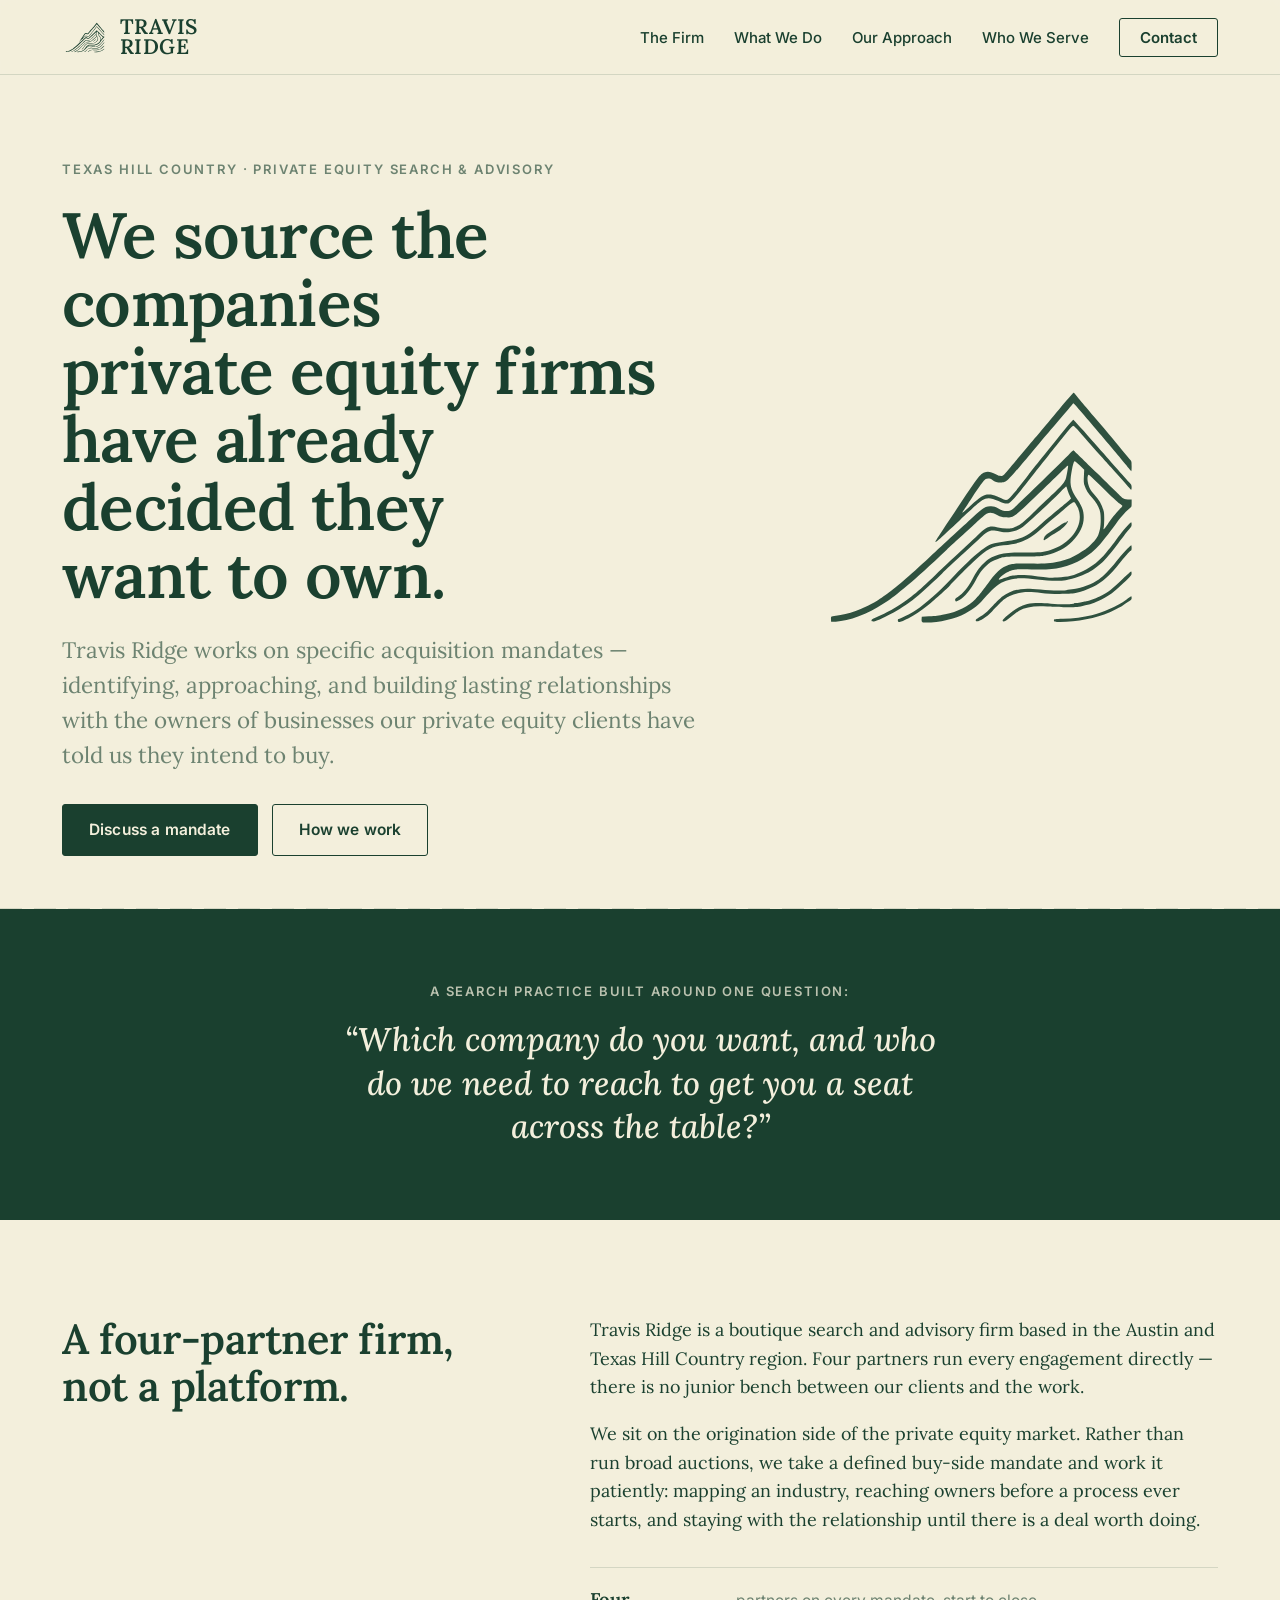
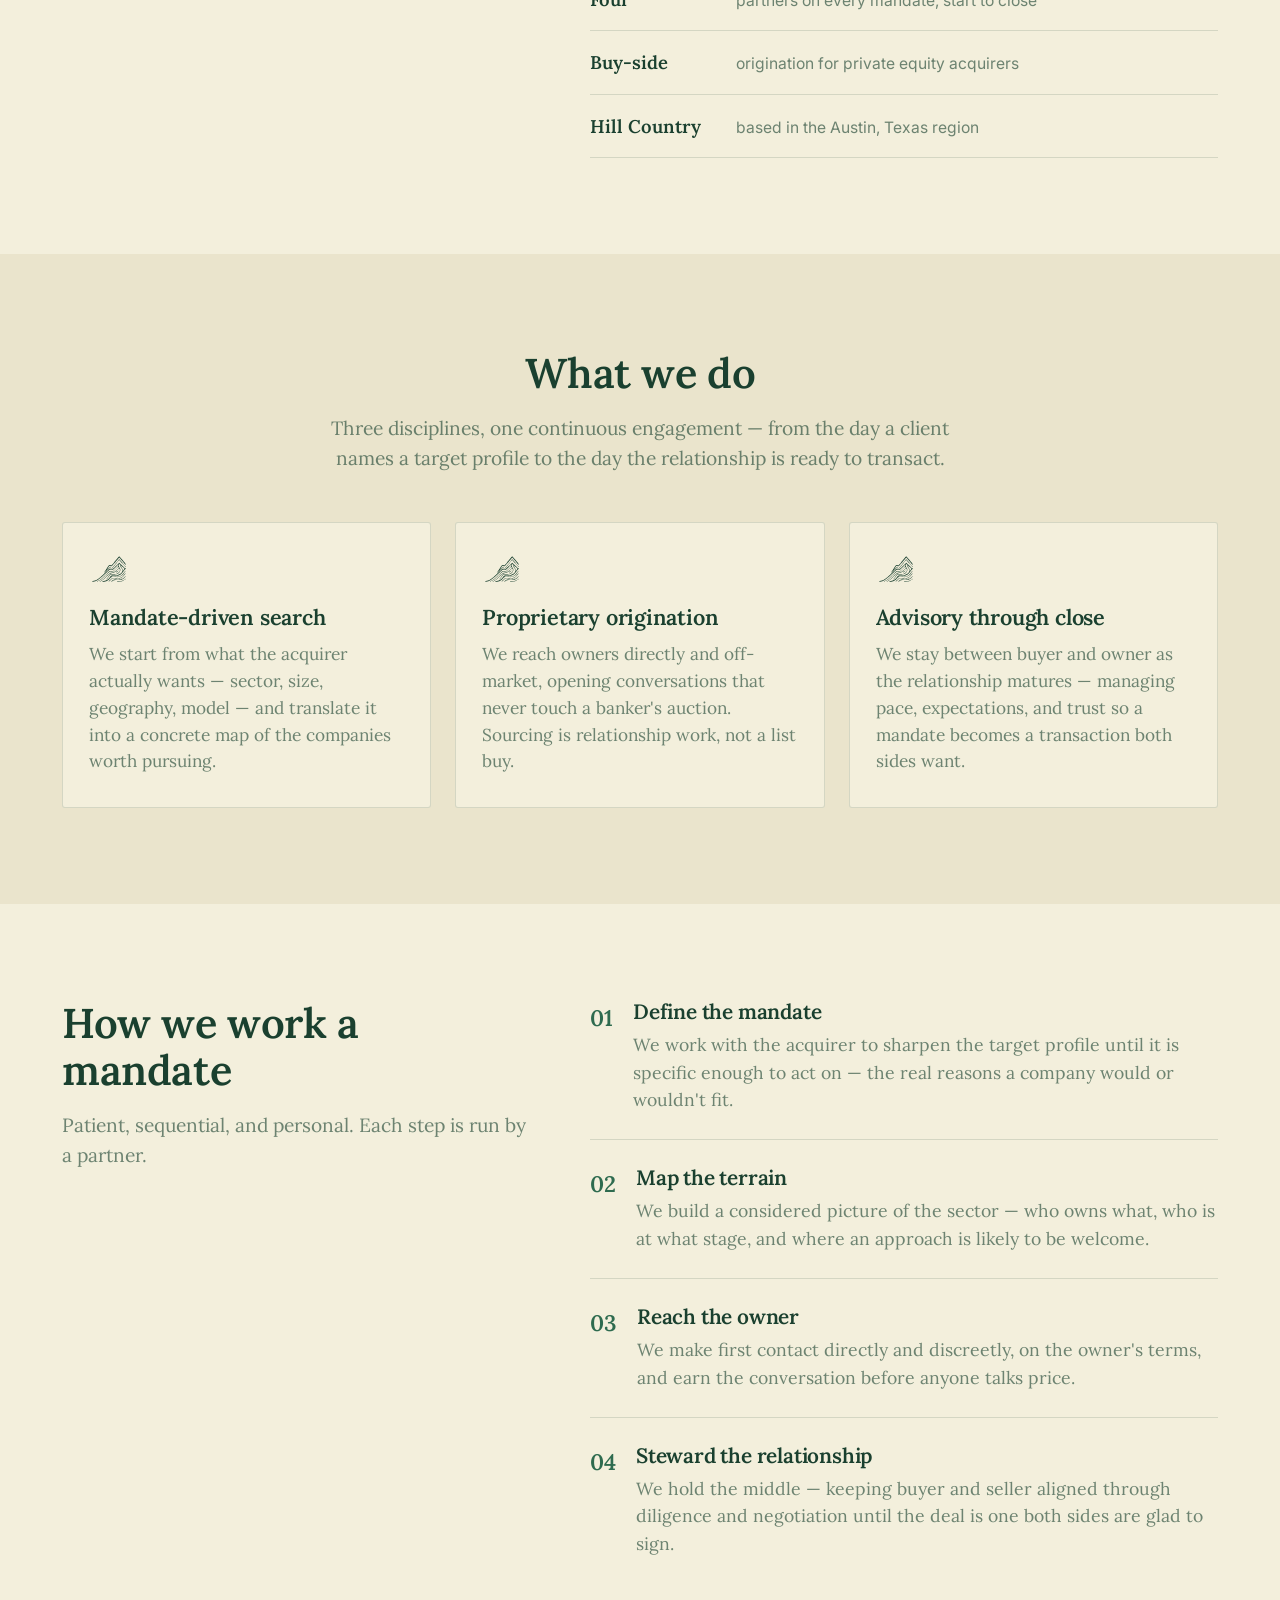
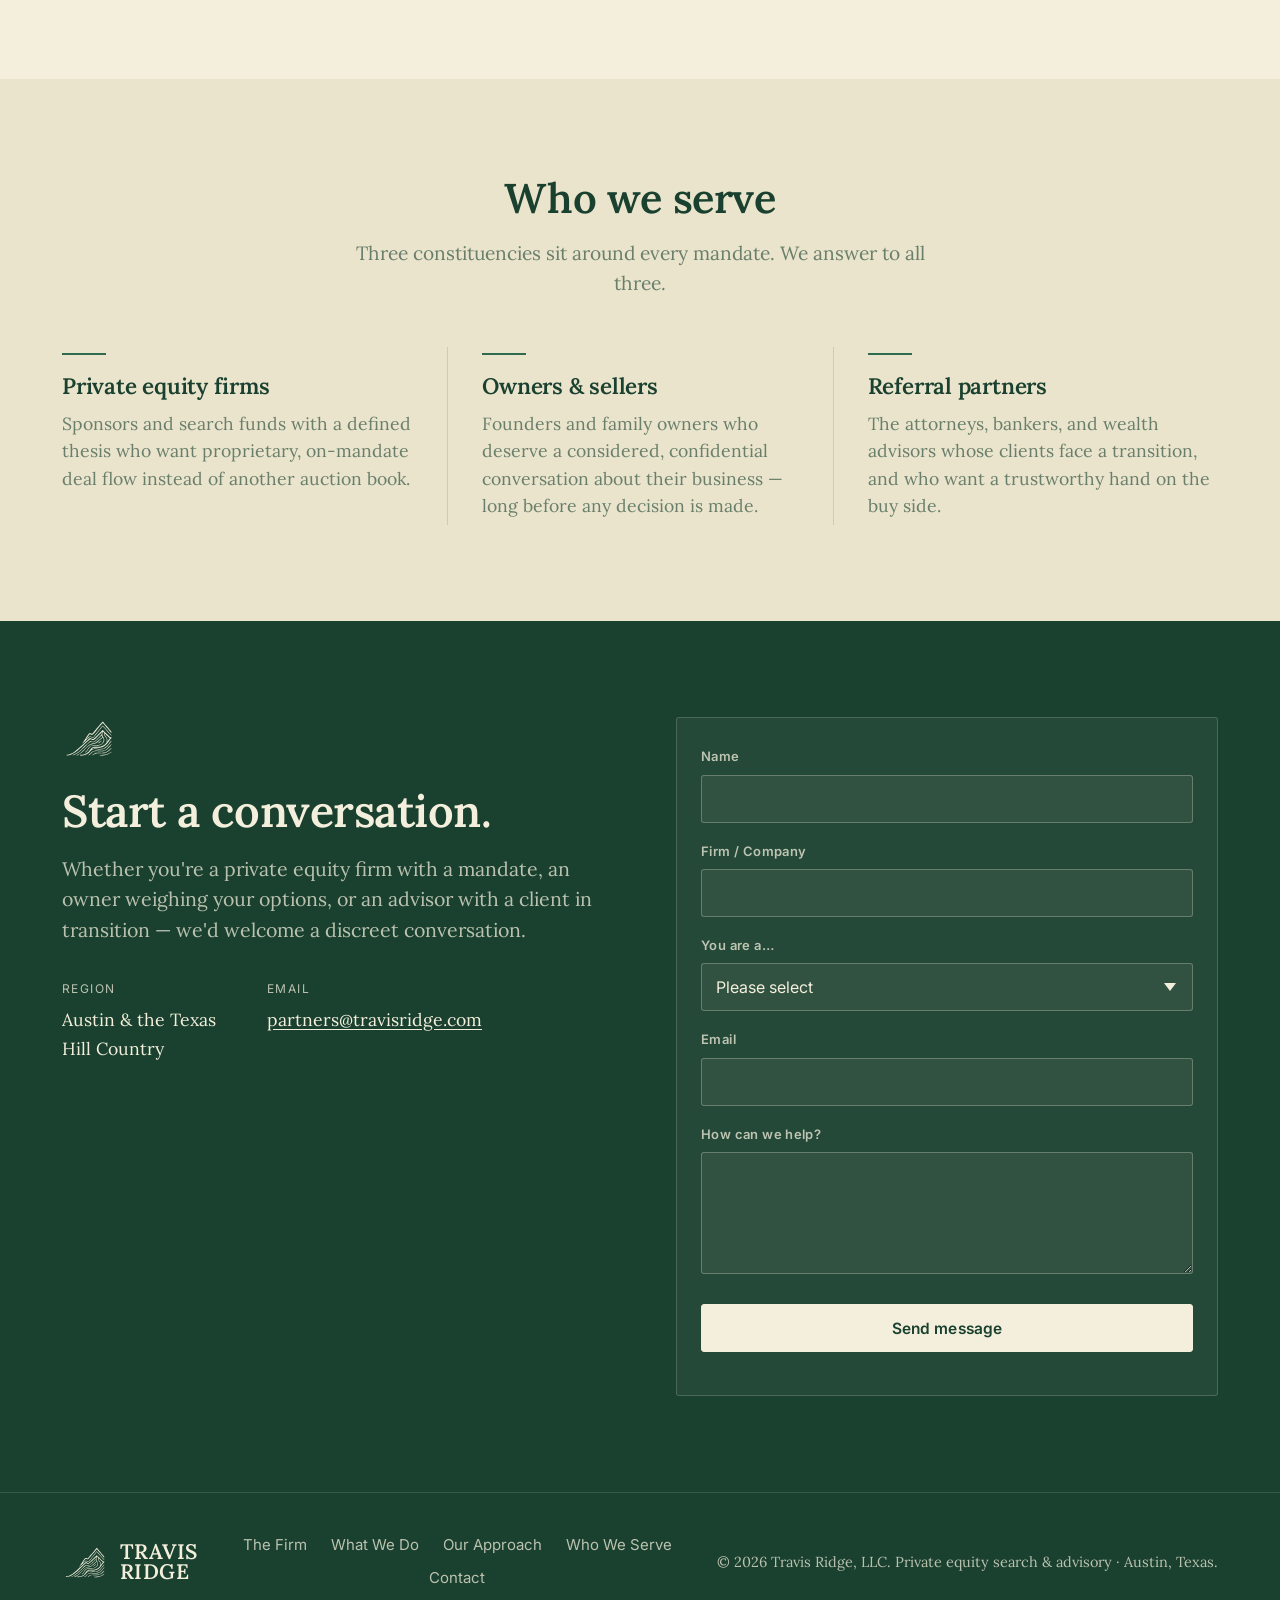
==== index.html @ ed9ea93c "Initial commit — Travis Ridge marketing site Static single-page site for Travis Ridge, LLC (PE searc" ====
<!DOCTYPE html>
<html lang="en">
<head>
  <meta charset="UTF-8" />
  <meta name="viewport" content="width=device-width, initial-scale=1.0" />
  <title>Travis Ridge, LLC — Private Equity Search &amp; Advisory</title>
  <meta name="description" content="Travis Ridge is a private equity search and advisory firm based in the Texas Hill Country. We source the companies private equity firms have specifically told us they want to buy." />

  <link rel="icon" href="assets/logos/travis-ridge-favicon.ico" sizes="any" />
  <link rel="icon" type="image/png" sizes="32x32" href="assets/logos/travis-ridge-favicon-32.png" />
  <link rel="apple-touch-icon" href="assets/logos/travis-ridge-apple-touch-icon.png" />

  <link rel="preconnect" href="https://fonts.googleapis.com" />
  <link rel="preconnect" href="https://fonts.gstatic.com" crossorigin />
  <link href="https://fonts.googleapis.com/css2?family=Lora:wght@400;500;600;700&family=Inter:wght@400;500;600&display=swap" rel="stylesheet" />

  <link rel="stylesheet" href="styles.css" />
</head>
<body>
  <!-- Reusable topographic mark, defined once, themed with currentColor -->
  <svg width="0" height="0" style="position:absolute" aria-hidden="true" focusable="false">
    <symbol id="tr-mark" viewBox="0 0 699 561">
      <g transform="translate(0,561) scale(0.1,-0.1)" fill="currentColor" stroke="none">
        <path d="M5018 4718 c-145 -172 -307 -365 -359 -428 -53 -63 -177 -210 -275 -326 -99 -116 -241 -286 -317 -377 -143 -174 -143 -174 -215 -168 -12 1 -44 14 -70 30 -90 53 -158 64 -223 37 -81 -34 -124 -89 -463 -600 -489 -737 -493 -743 -482 -753 3 -4 32 18 63 48 56 52 223 207 407 378 50 47 120 112 156 146 127 118 227 205 277 238 90 61 167 57 318 -14 91 -43 146 -56 188 -46 51 13 143 120 492 568 65 85 197 251 293 369 95 118 212 264 260 323 148 185 202 247 217 247 15 0 71 -56 162 -162 99 -115 242 -277 383 -432 74 -82 153 -170 175 -195 22 -25 83 -93 135 -151 52 -58 133 -149 180 -202 46 -54 88 -98 92 -98 4 0 8 21 8 46 0 41 -5 51 -49 97 -27 29 -84 93 -127 143 -44 50 -185 209 -314 355 -130 145 -325 366 -434 492 -110 125 -203 227 -207 227 -9 0 -131 -141 -283 -330 -240 -296 -544 -677 -586 -735 -86 -117 -233 -301 -317 -397 -104 -120 -105 -120 -259 -46 -91 44 -120 53 -177 56 -109 7 -175 -32 -371 -214 -86 -80 -159 -144 -162 -141 -3 3 8 24 25 48 16 24 87 132 157 239 147 224 234 343 270 366 32 21 94 14 131 -16 46 -36 92 -50 163 -50 111 0 90 -21 583 565 56 66 146 174 201 240 55 66 204 242 331 390 127 149 244 287 260 307 17 21 33 38 36 38 8 0 376 -428 542 -630 34 -41 129 -154 212 -250 82 -96 197 -235 255 -307 58 -73 108 -132 113 -133 4 0 7 43 7 95 0 91 -1 97 -29 128 -16 17 -60 70 -98 117 -84 104 -261 316 -464 556 -385 452 -485 571 -505 597 -12 15 -26 27 -32 27 -5 0 -128 -141 -274 -312z"/>
        <path d="M5243 3875 c-69 -83 -1094 -1079 -1142 -1110 -39 -25 -56 -29 -111 -29 -58 0 -75 5 -148 44 -67 36 -95 45 -148 48 -103 7 -161 -27 -358 -212 -89 -83 -263 -243 -386 -356 -123 -113 -326 -300 -450 -416 -415 -388 -672 -608 -860 -739 -47 -32 -107 -74 -133 -92 -80 -56 -324 -176 -447 -220 -132 -47 -267 -80 -383 -93 -44 -5 -85 -14 -89 -18 -5 -5 -8 -29 -6 -53 l3 -44 90 3 c255 9 624 148 929 351 21 14 46 30 55 36 71 42 209 150 416 324 186 156 427 375 755 686 53 49 163 151 245 225 83 74 226 206 319 293 93 87 187 167 209 179 64 32 110 27 205 -21 70 -37 94 -44 160 -48 151 -11 166 0 552 371 274 264 388 374 522 505 76 74 140 132 143 129 6 -6 -14 -130 -37 -233 -19 -86 -82 -160 -328 -388 -96 -89 -242 -227 -325 -307 -174 -169 -234 -217 -330 -261 -62 -30 -79 -33 -160 -33 -61 -1 -120 6 -181 22 -160 39 -221 15 -399 -157 -66 -64 -201 -190 -300 -281 -237 -218 -341 -316 -515 -485 -355 -343 -504 -463 -825 -663 -68 -42 -262 -138 -378 -185 -47 -20 -53 -57 -9 -57 98 0 563 252 765 414 165 133 295 250 577 521 69 66 235 221 369 345 134 124 299 276 365 337 174 162 194 168 385 133 109 -20 129 -22 198 -11 102 16 154 35 233 87 64 42 514 456 738 681 62 62 117 113 121 113 5 0 14 -21 20 -47 7 -27 26 -78 43 -116 l31 -67 -24 -26 c-13 -15 -114 -100 -224 -189 -110 -90 -270 -225 -355 -301 -272 -242 -335 -270 -715 -323 -77 -11 -169 -29 -205 -40 -159 -50 -405 -260 -820 -699 -222 -235 -481 -465 -665 -588 -107 -71 -308 -174 -340 -174 -21 0 -20 -49 1 -57 21 -8 67 9 184 66 130 65 243 140 385 255 129 106 435 384 435 396 0 12 360 372 485 486 230 209 326 259 545 284 238 27 343 54 468 121 93 49 168 106 308 233 61 56 141 126 179 156 98 79 203 168 257 218 44 42 145 112 159 112 12 0 48 -55 75 -113 80 -176 29 -397 -129 -564 -116 -122 -227 -192 -402 -252 -121 -42 -209 -51 -515 -51 -290 0 -387 -10 -525 -55 -112 -37 -178 -78 -266 -165 -87 -86 -132 -151 -214 -305 -86 -163 -177 -272 -282 -338 -49 -31 -56 -41 -48 -67 8 -27 23 -25 81 7 99 55 221 203 320 388 73 137 115 194 203 277 64 60 97 83 158 108 179 75 172 74 553 75 321 1 352 3 445 24 220 50 375 131 510 266 152 151 225 304 225 469 0 128 -31 213 -129 357 -92 135 -120 203 -127 308 -8 99 44 393 75 424 8 8 35 -14 101 -78 l89 -89 -6 -122 c-5 -102 -3 -133 11 -178 28 -89 72 -160 153 -248 82 -89 132 -179 152 -276 15 -74 14 -238 -3 -319 -28 -131 -53 -179 -144 -275 -94 -98 -121 -119 -266 -207 -124 -75 -220 -116 -361 -151 -162 -41 -284 -50 -591 -44 -225 5 -281 4 -344 -10 -169 -36 -279 -119 -432 -324 -194 -262 -213 -286 -278 -352 -143 -145 -347 -248 -593 -299 -149 -31 -165 -33 -312 -40 l-140 -6 -3 -43 c-5 -62 8 -72 90 -72 250 0 565 74 757 177 190 103 250 153 413 343 143 165 254 252 380 294 159 54 301 58 602 21 214 -27 441 -33 556 -15 150 24 375 106 490 179 193 122 293 224 534 545 97 127 193 252 216 276 34 37 40 50 40 87 0 23 -4 43 -9 43 -20 0 -172 -174 -250 -285 -91 -130 -113 -158 -238 -311 -128 -155 -264 -264 -444 -355 -175 -88 -290 -116 -504 -125 -137 -6 -200 -2 -435 31 -135 19 -371 22 -450 6 -30 -6 -97 -28 -148 -47 -51 -20 -95 -34 -99 -31 -15 16 86 106 162 144 113 57 125 58 473 55 336 -3 421 3 572 39 304 73 551 220 758 452 77 87 230 284 332 429 71 100 192 233 244 269 36 24 36 25 36 95 l0 72 -73 3 c-57 3 -79 9 -102 27 -17 13 -236 227 -488 475 -252 249 -462 453 -467 455 -4 2 -25 -18 -47 -43z m623 -697 c146 -145 289 -279 319 -298 30 -19 55 -40 55 -46 0 -5 -14 -23 -31 -40 -52 -49 -174 -196 -216 -259 -65 -100 -106 -155 -116 -155 -5 0 -6 8 -2 18 14 36 18 268 5 322 -31 130 -82 223 -190 343 -70 79 -94 123 -116 209 -19 73 -12 168 12 168 9 0 135 -118 280 -262z"/>
        <path d="M5156 2524 c-4 -9 -13 -14 -21 -10 -9 3 -34 -8 -58 -27 -24 -17 -83 -57 -131 -87 -148 -92 -206 -138 -222 -175 -30 -73 -9 -73 88 0 40 30 102 71 138 89 101 53 230 175 230 219 0 13 -18 7 -24 -9z"/>
        <path d="M6309 1973 c-52 -54 -140 -156 -196 -228 -108 -139 -244 -278 -331 -339 -120 -84 -333 -166 -482 -186 -47 -6 -115 -15 -152 -21 -106 -14 -297 -10 -498 11 -212 23 -277 24 -387 9 -134 -19 -253 -68 -354 -145 -31 -24 -112 -102 -180 -174 -125 -133 -163 -165 -277 -234 -42 -26 -62 -43 -60 -55 11 -59 186 37 317 174 213 223 246 252 333 294 175 85 342 102 623 65 179 -24 545 -24 666 -1 114 23 204 54 331 116 194 95 321 207 539 481 123 153 192 230 209 230 5 0 10 23 10 50 0 28 -4 50 -8 50 -5 0 -51 -44 -103 -97z"/>
        <path d="M6250 1419 c-219 -212 -288 -264 -451 -345 -89 -44 -237 -94 -280 -94 -13 0 -46 -7 -73 -15 -27 -8 -71 -15 -97 -15 -26 0 -50 -4 -53 -9 -12 -19 -242 -22 -441 -5 -329 27 -481 9 -633 -75 -122 -67 -318 -231 -308 -257 12 -31 54 -11 158 74 58 48 132 102 163 121 126 76 320 105 549 82 65 -7 219 -13 341 -12 197 0 236 3 342 25 157 32 222 55 368 125 156 75 225 127 421 313 151 143 162 155 163 191 1 24 -3 37 -11 37 -7 -1 -78 -64 -158 -141z"/>
        <path d="M6315 1015 c-174 -125 -445 -246 -670 -301 -156 -37 -362 -63 -557 -71 -156 -5 -178 -8 -178 -23 0 -33 22 -40 120 -40 320 0 714 77 955 185 88 40 221 109 263 138 52 35 66 44 130 85 35 23 42 32 42 59 0 18 -3 33 -7 33 -5 0 -48 -29 -98 -65z"/>
      </g>
    </symbol>
  </svg>

  <a class="skip-link" href="#main">Skip to content</a>

  <!-- ============ HEADER ============ -->
  <header class="site-header" id="top">
    <div class="wrap header-inner">
      <a class="lockup" href="#top" aria-label="Travis Ridge, LLC — home">
        <svg class="lockup__mark" viewBox="0 0 699 561" aria-hidden="true"><use href="#tr-mark" /></svg>
        <span class="lockup__word">
          <span>Travis</span>
          <span>Ridge</span>
        </span>
      </a>

      <nav class="nav" aria-label="Primary">
        <button class="nav__toggle" aria-expanded="false" aria-controls="nav-menu">
          <span class="nav__toggle-bars" aria-hidden="true"></span>
          <span class="visually-hidden">Menu</span>
        </button>
        <ul class="nav__menu" id="nav-menu">
          <li><a href="#firm">The Firm</a></li>
          <li><a href="#work">What We Do</a></li>
          <li><a href="#approach">Our Approach</a></li>
          <li><a href="#serve">Who We Serve</a></li>
          <li><a class="nav__cta" href="#contact">Contact</a></li>
        </ul>
      </nav>
    </div>
  </header>

  <main id="main">
    <!-- ============ HERO ============ -->
    <section class="hero">
      <div class="wrap hero__inner">
        <div class="hero__copy">
          <p class="hero__place">Texas Hill Country · Private Equity Search &amp; Advisory</p>
          <h1 class="hero__title">We source the companies private&nbsp;equity firms have already decided they want&nbsp;to own.</h1>
          <p class="hero__lede">Travis Ridge works on specific acquisition mandates — identifying, approaching, and building lasting relationships with the owners of businesses our private equity clients have told us they intend to buy.</p>
          <div class="hero__actions">
            <a class="btn btn--primary" href="#contact">Discuss a mandate</a>
            <a class="btn btn--ghost" href="#approach">How we work</a>
          </div>
        </div>
        <div class="hero__mark" aria-hidden="true">
          <svg viewBox="0 0 699 561"><use href="#tr-mark" /></svg>
        </div>
      </div>
      <div class="contour-rule" aria-hidden="true"></div>
    </section>

    <!-- ============ POSITIONING STRIP ============ -->
    <section class="strip">
      <div class="wrap strip__inner">
        <p class="strip__lead">A search practice built around one question:</p>
        <p class="strip__quote">“Which company do you want, and who do we need to reach to get you a seat across the table?”</p>
      </div>
    </section>

    <!-- ============ THE FIRM ============ -->
    <section class="section" id="firm">
      <div class="wrap section__grid">
        <div class="section__head">
          <h2 class="section__title">A four-partner firm, not a platform.</h2>
        </div>
        <div class="section__body prose">
          <p>Travis Ridge is a boutique search and advisory firm based in the Austin and Texas Hill Country region. Four partners run every engagement directly — there is no junior bench between our clients and the work.</p>
          <p>We sit on the origination side of the private equity market. Rather than run broad auctions, we take a defined buy-side mandate and work it patiently: mapping an industry, reaching owners before a process ever starts, and staying with the relationship until there is a deal worth doing.</p>
          <ul class="facts">
            <li><span class="facts__k">Four</span><span class="facts__v">partners on every mandate, start to close</span></li>
            <li><span class="facts__k">Buy-side</span><span class="facts__v">origination for private equity acquirers</span></li>
            <li><span class="facts__k">Hill Country</span><span class="facts__v">based in the Austin, Texas region</span></li>
          </ul>
        </div>
      </div>
    </section>

    <!-- ============ WHAT WE DO ============ -->
    <section class="section section--alt" id="work">
      <div class="wrap">
        <div class="section__head section__head--center">
          <h2 class="section__title">What we do</h2>
          <p class="section__intro">Three disciplines, one continuous engagement — from the day a client names a target profile to the day the relationship is ready to transact.</p>
        </div>
        <div class="cards">
          <article class="card">
            <svg class="card__mark" viewBox="0 0 699 561" aria-hidden="true"><use href="#tr-mark" /></svg>
            <h3 class="card__title">Mandate-driven search</h3>
            <p>We start from what the acquirer actually wants — sector, size, geography, model — and translate it into a concrete map of the companies worth pursuing.</p>
          </article>
          <article class="card">
            <svg class="card__mark" viewBox="0 0 699 561" aria-hidden="true"><use href="#tr-mark" /></svg>
            <h3 class="card__title">Proprietary origination</h3>
            <p>We reach owners directly and off-market, opening conversations that never touch a banker's auction. Sourcing is relationship work, not a list buy.</p>
          </article>
          <article class="card">
            <svg class="card__mark" viewBox="0 0 699 561" aria-hidden="true"><use href="#tr-mark" /></svg>
            <h3 class="card__title">Advisory through close</h3>
            <p>We stay between buyer and owner as the relationship matures — managing pace, expectations, and trust so a mandate becomes a transaction both sides want.</p>
          </article>
        </div>
      </div>
    </section>

    <!-- ============ OUR APPROACH ============ -->
    <section class="section" id="approach">
      <div class="wrap section__grid">
        <div class="section__head">
          <h2 class="section__title">How we work a mandate</h2>
          <p class="section__intro">Patient, sequential, and personal. Each step is run by a partner.</p>
        </div>
        <div class="section__body">
          <ol class="steps">
            <li class="step">
              <span class="step__no">01</span>
              <div>
                <h3 class="step__title">Define the mandate</h3>
                <p>We work with the acquirer to sharpen the target profile until it is specific enough to act on — the real reasons a company would or wouldn't fit.</p>
              </div>
            </li>
            <li class="step">
              <span class="step__no">02</span>
              <div>
                <h3 class="step__title">Map the terrain</h3>
                <p>We build a considered picture of the sector — who owns what, who is at what stage, and where an approach is likely to be welcome.</p>
              </div>
            </li>
            <li class="step">
              <span class="step__no">03</span>
              <div>
                <h3 class="step__title">Reach the owner</h3>
                <p>We make first contact directly and discreetly, on the owner's terms, and earn the conversation before anyone talks price.</p>
              </div>
            </li>
            <li class="step">
              <span class="step__no">04</span>
              <div>
                <h3 class="step__title">Steward the relationship</h3>
                <p>We hold the middle — keeping buyer and seller aligned through diligence and negotiation until the deal is one both sides are glad to sign.</p>
              </div>
            </li>
          </ol>
        </div>
      </div>
    </section>

    <!-- ============ WHO WE SERVE ============ -->
    <section class="section section--alt" id="serve">
      <div class="wrap">
        <div class="section__head section__head--center">
          <h2 class="section__title">Who we serve</h2>
          <p class="section__intro">Three constituencies sit around every mandate. We answer to all three.</p>
        </div>
        <div class="serve">
          <div class="serve__item">
            <h3 class="serve__title">Private equity firms</h3>
            <p>Sponsors and search funds with a defined thesis who want proprietary, on-mandate deal flow instead of another auction book.</p>
          </div>
          <div class="serve__item">
            <h3 class="serve__title">Owners &amp; sellers</h3>
            <p>Founders and family owners who deserve a considered, confidential conversation about their business — long before any decision is made.</p>
          </div>
          <div class="serve__item">
            <h3 class="serve__title">Referral partners</h3>
            <p>The attorneys, bankers, and wealth advisors whose clients face a transition, and who want a trustworthy hand on the buy side.</p>
          </div>
        </div>
      </div>
    </section>

    <!-- ============ CONTACT ============ -->
    <section class="contact" id="contact">
      <div class="wrap contact__inner">
        <div class="contact__copy">
          <svg class="contact__mark" viewBox="0 0 699 561" aria-hidden="true"><use href="#tr-mark" /></svg>
          <h2 class="contact__title">Start a conversation.</h2>
          <p class="contact__lede">Whether you're a private equity firm with a mandate, an owner weighing your options, or an advisor with a client in transition — we'd welcome a discreet conversation.</p>
          <dl class="contact__details">
            <div>
              <dt>Region</dt>
              <dd>Austin &amp; the Texas Hill Country</dd>
            </div>
            <div>
              <dt>Email</dt>
              <dd><a href="mailto:partners@travisridge.com">partners@travisridge.com</a></dd>
            </div>
          </dl>
        </div>

        <form class="contact__form" id="contact-form" novalidate>
          <div class="field">
            <label for="f-name">Name</label>
            <input id="f-name" name="name" type="text" autocomplete="name" required />
          </div>
          <div class="field">
            <label for="f-firm">Firm / Company</label>
            <input id="f-firm" name="firm" type="text" autocomplete="organization" />
          </div>
          <div class="field">
            <label for="f-role">You are a…</label>
            <select id="f-role" name="role">
              <option value="">Please select</option>
              <option>Private equity firm</option>
              <option>Business owner / seller</option>
              <option>Referral partner (attorney, banker, advisor)</option>
              <option>Other</option>
            </select>
          </div>
          <div class="field">
            <label for="f-email">Email</label>
            <input id="f-email" name="email" type="email" autocomplete="email" required />
          </div>
          <div class="field">
            <label for="f-message">How can we help?</label>
            <textarea id="f-message" name="message" rows="4"></textarea>
          </div>
          <button class="btn btn--primary btn--block" type="submit">Send message</button>
          <p class="field__note" id="form-status" role="status" aria-live="polite"></p>
        </form>
      </div>
    </section>
  </main>

  <!-- ============ FOOTER ============ -->
  <footer class="site-footer">
    <div class="wrap footer__inner">
      <a class="lockup lockup--reversed" href="#top" aria-label="Travis Ridge, LLC — home">
        <svg class="lockup__mark" viewBox="0 0 699 561" aria-hidden="true"><use href="#tr-mark" /></svg>
        <span class="lockup__word">
          <span>Travis</span>
          <span>Ridge</span>
        </span>
      </a>
      <nav class="footer__nav" aria-label="Footer">
        <a href="#firm">The Firm</a>
        <a href="#work">What We Do</a>
        <a href="#approach">Our Approach</a>
        <a href="#serve">Who We Serve</a>
        <a href="#contact">Contact</a>
      </nav>
      <p class="footer__legal">
        © <span id="year">2026</span> Travis Ridge, LLC. Private equity search &amp; advisory · Austin, Texas.
      </p>
    </div>
  </footer>

  <script src="main.js"></script>
</body>
</html>
---- styles.css ----
/* =============================================================
   Travis Ridge, LLC
   Brand: Dark Forest Green #1A402F · Warm Cream #F3EFDC
          Hover Green #2E6B4F
   Type:  Lora (serif, display/headings) · Inter (sans, body/UI)
   Mobile-first. Two brand colors only — no third accent.
   ============================================================= */

:root {
  --green: #1A402F;
  --green-hover: #2E6B4F;
  --cream: #F3EFDC;

  /* Tonal steps derived only from the two brand colors */
  --cream-deep: #EAE4CC;   /* slightly deeper paper for alt sections */
  --green-ink: #14342594;  /* hairline rules on cream */
  --green-soft: rgba(26, 64, 47, 0.62);  /* secondary text on cream */
  --green-faint: rgba(26, 64, 47, 0.14); /* borders */
  --cream-soft: rgba(243, 239, 220, 0.74); /* secondary text on green */

  --serif: "Lora", Georgia, "Times New Roman", serif;
  --sans: "Inter", system-ui, -apple-system, "Segoe UI", Helvetica, Arial, sans-serif;

  --wrap: 1200px;
  --radius: 3px;
  --ease: cubic-bezier(0.22, 0.61, 0.36, 1);
}

*, *::before, *::after { box-sizing: border-box; }

html { -webkit-text-size-adjust: 100%; scroll-behavior: smooth; }

body {
  margin: 0;
  background: var(--cream);
  color: var(--green);
  font-family: var(--sans);
  font-size: 17px;
  line-height: 1.65;
  font-weight: 400;
  -webkit-font-smoothing: antialiased;
  text-rendering: optimizeLegibility;
}

@media (prefers-reduced-motion: reduce) {
  html { scroll-behavior: auto; }
  * { animation: none !important; transition: none !important; }
}

img, svg { display: block; max-width: 100%; }
a { color: inherit; }

h1, h2, h3 { font-family: var(--serif); font-weight: 600; margin: 0; line-height: 1.12; letter-spacing: -0.01em; }
p { margin: 0; }

.wrap { width: 100%; max-width: var(--wrap); margin: 0 auto; padding: 0 22px; }

.visually-hidden {
  position: absolute; width: 1px; height: 1px; padding: 0; margin: -1px;
  overflow: hidden; clip: rect(0 0 0 0); white-space: nowrap; border: 0;
}

.skip-link {
  position: absolute; left: 12px; top: -60px; z-index: 200;
  background: var(--green); color: var(--cream); padding: 10px 16px;
  border-radius: var(--radius); font-size: 15px; text-decoration: none;
  transition: top 0.2s var(--ease);
}
.skip-link:focus { top: 12px; }

:focus-visible { outline: 2px solid var(--green-hover); outline-offset: 3px; border-radius: 2px; }

/* ---------- Logo lockup (mark + stacked wordmark) ---------- */
.lockup {
  display: inline-flex; align-items: center; gap: 12px;
  text-decoration: none; color: var(--green);
}
.lockup__mark { width: 46px; height: 37px; flex: none; color: currentColor; }
.lockup__word {
  display: inline-flex; flex-direction: column;
  font-family: var(--serif); font-weight: 600;
  line-height: 0.96; letter-spacing: 0.02em;
  font-size: 21px; text-transform: uppercase;
}
.lockup--reversed { color: var(--cream); }

/* ---------- Buttons ---------- */
.btn {
  display: inline-flex; align-items: center; justify-content: center;
  min-height: 48px; padding: 12px 26px;
  font-family: var(--sans); font-size: 15.5px; font-weight: 600;
  letter-spacing: 0.01em; text-decoration: none; cursor: pointer;
  border-radius: var(--radius); border: 1.5px solid var(--green);
  transition: background-color 0.2s var(--ease), color 0.2s var(--ease), border-color 0.2s var(--ease);
}
.btn--primary { background: var(--green); color: var(--cream); }
.btn--primary:hover { background: var(--green-hover); border-color: var(--green-hover); }
.btn--ghost { background: transparent; color: var(--green); }
.btn--ghost:hover { background: rgba(26, 64, 47, 0.07); }
.btn--block { width: 100%; }

/* ============================================================
   HEADER
   ============================================================ */
.site-header {
  position: sticky; top: 0; z-index: 100;
  background: rgba(243, 239, 220, 0.9);
  backdrop-filter: saturate(140%) blur(8px);
  border-bottom: 1px solid var(--green-faint);
}
.header-inner {
  display: flex; align-items: center; justify-content: space-between;
  min-height: 74px;
}

.nav { display: flex; align-items: center; }
.nav__toggle {
  display: inline-flex; align-items: center; justify-content: center;
  width: 48px; height: 48px; background: none; border: none; cursor: pointer;
  color: var(--green); padding: 0;
}
.nav__toggle-bars, .nav__toggle-bars::before, .nav__toggle-bars::after {
  content: ""; display: block; width: 24px; height: 2px; background: currentColor;
  transition: transform 0.25s var(--ease), opacity 0.2s var(--ease);
}
.nav__toggle-bars { position: relative; }
.nav__toggle-bars::before { position: absolute; top: -7px; left: 0; }
.nav__toggle-bars::after { position: absolute; top: 7px; left: 0; }
.nav[data-open="true"] .nav__toggle-bars { background: transparent; }
.nav[data-open="true"] .nav__toggle-bars::before { transform: translateY(7px) rotate(45deg); }
.nav[data-open="true"] .nav__toggle-bars::after { transform: translateY(-7px) rotate(-45deg); }

.nav__menu {
  list-style: none; margin: 0; padding: 0;
}

/* Mobile: slide-down panel */
@media (max-width: 899px) {
  .nav__menu {
    position: fixed; inset: 74px 0 auto 0;
    background: var(--cream);
    border-bottom: 1px solid var(--green-faint);
    display: flex; flex-direction: column;
    padding: 8px 22px 20px;
    transform: translateY(-8px); opacity: 0; pointer-events: none;
    transition: transform 0.25s var(--ease), opacity 0.2s var(--ease);
    box-shadow: 0 18px 30px -24px rgba(20, 52, 37, 0.5);
  }
  .nav[data-open="true"] .nav__menu {
    transform: translateY(0); opacity: 1; pointer-events: auto;
  }
  .nav__menu li { border-top: 1px solid var(--green-faint); }
  .nav__menu li:first-child { border-top: none; }
  .nav__menu a {
    display: flex; align-items: center; min-height: 52px;
    text-decoration: none; font-size: 17px; font-weight: 500;
  }
  .nav__cta { color: var(--green-hover) !important; font-weight: 600; }
}

/* Desktop: inline row, no toggle */
@media (min-width: 900px) {
  .nav__toggle { display: none; }
  .nav__menu {
    display: flex; align-items: center; gap: 30px;
  }
  .nav__menu a {
    text-decoration: none; font-size: 15px; font-weight: 500;
    color: var(--green); position: relative; padding: 6px 0;
    transition: color 0.18s var(--ease);
  }
  .nav__menu a::after {
    content: ""; position: absolute; left: 0; bottom: 0; height: 1.5px; width: 0;
    background: var(--green-hover); transition: width 0.22s var(--ease);
  }
  .nav__menu a:hover { color: var(--green-hover); }
  .nav__menu a:hover::after { width: 100%; }
  .nav__cta {
    border: 1.5px solid var(--green); border-radius: var(--radius);
    padding: 9px 20px !important; font-weight: 600 !important;
  }
  .nav__cta::after { display: none; }
  .nav__cta:hover { background: var(--green); color: var(--cream) !important; }
}

/* ============================================================
   HERO
   ============================================================ */
.hero { position: relative; overflow: hidden; }
.hero__inner {
  display: grid; grid-template-columns: 1fr;
  gap: 34px; padding: 56px 22px 30px;
}
.hero__place {
  font-size: 13px; font-weight: 600; letter-spacing: 0.14em;
  text-transform: uppercase; color: var(--green-soft); margin-bottom: 22px;
}
.hero__title {
  font-size: clamp(2.15rem, 7.5vw, 4rem);
  line-height: 1.06; max-width: 15ch;
}
.hero__lede {
  margin-top: 24px;
  font-family: var(--serif); font-weight: 400;
  font-size: clamp(1.15rem, 2.6vw, 1.4rem);
  line-height: 1.55; color: var(--green-soft); max-width: 52ch;
}
.hero__actions { margin-top: 32px; display: flex; flex-wrap: wrap; gap: 14px; }

.hero__mark { display: none; }

@media (min-width: 900px) {
  .hero__inner {
    grid-template-columns: 1.35fr 1fr; align-items: center;
    gap: 40px; padding: 84px 22px 52px;
  }
  .hero__mark {
    display: block; justify-self: center; color: var(--green);
    opacity: 0.9;
  }
  .hero__mark svg { width: min(360px, 34vw); height: auto; }
}

/* Contour divider — a topographic motif, drawn from the mark */
.contour-rule {
  height: 1px; border: none;
  background: repeating-linear-gradient(
    90deg, var(--green-faint) 0 22px, transparent 22px 34px
  );
  margin: 0;
}

/* ============================================================
   POSITIONING STRIP (green band)
   ============================================================ */
.strip { background: var(--green); color: var(--cream); }
.strip__inner { padding: 52px 22px; text-align: center; }
.strip__lead {
  font-size: 13px; font-weight: 600; letter-spacing: 0.14em;
  text-transform: uppercase; color: var(--cream-soft); margin-bottom: 16px;
}
.strip__quote {
  font-family: var(--serif); font-weight: 500; font-style: italic;
  font-size: clamp(1.35rem, 3.6vw, 2.05rem); line-height: 1.32;
  max-width: 24ch; margin: 0 auto; color: var(--cream);
}

@media (min-width: 900px) {
  .strip__inner { padding: 72px 22px; }
  .strip__quote { max-width: 30ch; }
}

/* ============================================================
   SECTIONS
   ============================================================ */
.section { padding: 64px 0; }
.section--alt { background: var(--cream-deep); }

.section__grid { display: grid; grid-template-columns: 1fr; gap: 32px; }
@media (min-width: 900px) {
  .section { padding: 96px 0; }
  .section__grid { grid-template-columns: 0.85fr 1.15fr; gap: 64px; align-items: start; }
}

.section__title { font-size: clamp(1.7rem, 4.4vw, 2.6rem); max-width: 18ch; }
.section__head--center { text-align: center; max-width: 640px; margin: 0 auto 48px; }
.section__head--center .section__title { margin: 0 auto; }
.section__intro {
  margin-top: 18px; font-family: var(--serif); font-weight: 400;
  font-size: 1.2rem; color: var(--green-soft); line-height: 1.55;
}
.section__head--center .section__intro { max-width: 52ch; margin-left: auto; margin-right: auto; }

.prose p { margin-bottom: 18px; max-width: 60ch; font-family: var(--serif); font-weight: 400; font-size: 1.12rem; line-height: 1.6; }
.prose p:last-of-type { margin-bottom: 0; }

/* Firm facts */
.facts { list-style: none; margin: 32px 0 0; padding: 0; display: grid; gap: 0; }
.facts li {
  display: flex; align-items: baseline; gap: 18px;
  padding: 16px 0; border-top: 1px solid var(--green-faint);
}
.facts li:last-child { border-bottom: 1px solid var(--green-faint); }
.facts__k {
  font-family: var(--serif); font-weight: 600; font-size: 1.15rem;
  flex: none; min-width: 128px; color: var(--green);
}
.facts__v { color: var(--green-soft); font-size: 0.98rem; }

/* ---------- Cards (What We Do) ---------- */
.cards { display: grid; grid-template-columns: 1fr; gap: 20px; }
@media (min-width: 720px) { .cards { grid-template-columns: repeat(3, 1fr); gap: 24px; } }

.card {
  background: var(--cream);
  border: 1px solid var(--green-faint);
  border-radius: var(--radius);
  padding: 30px 26px 32px;
  transition: transform 0.25s var(--ease), box-shadow 0.25s var(--ease), border-color 0.25s var(--ease);
}
.section--alt .card { background: var(--cream); }
.card:hover {
  transform: translateY(-4px);
  border-color: var(--green-faint);
  box-shadow: 0 22px 40px -30px rgba(20, 52, 37, 0.55);
}
.card__mark { width: 40px; height: 32px; color: var(--green); margin-bottom: 20px; }
.card__title { font-size: 1.35rem; margin-bottom: 12px; }
.card p { color: var(--green-soft); font-family: var(--serif); font-weight: 400; font-size: 1.08rem; line-height: 1.55; }

/* ---------- Steps (Approach) ---------- */
.steps { list-style: none; margin: 0; padding: 0; counter-reset: none; }
.step {
  display: grid; grid-template-columns: auto 1fr; gap: 20px;
  padding: 26px 0; border-top: 1px solid var(--green-faint);
}
.step:first-child { border-top: none; padding-top: 0; }
.step__no {
  font-family: var(--serif); font-weight: 600; font-size: 1.4rem;
  color: var(--green-hover);
}
.step__title { font-size: 1.3rem; margin-bottom: 8px; }
.step p { color: var(--green-soft); max-width: 58ch; font-family: var(--serif); font-weight: 400; font-size: 1.1rem; line-height: 1.55; }

/* ---------- Who We Serve ---------- */
.serve { display: grid; grid-template-columns: 1fr; gap: 0; }
@media (min-width: 820px) { .serve { grid-template-columns: repeat(3, 1fr); } }

.serve__item {
  padding: 30px 0;
  border-top: 1px solid var(--green-faint);
}
@media (min-width: 820px) {
  .serve__item {
    padding: 6px 34px; border-top: none;
    border-left: 1px solid var(--green-faint);
  }
  .serve__item:first-child { border-left: none; padding-left: 0; }
  .serve__item:last-child { padding-right: 0; }
}
.serve__title {
  font-size: 1.4rem; margin-bottom: 12px; position: relative; padding-top: 20px;
}
.serve__title::before {
  content: ""; position: absolute; top: 0; left: 0; width: 44px; height: 2px;
  background: var(--green-hover);
}
.serve__item p { color: var(--green-soft); font-family: var(--serif); font-weight: 400; font-size: 1.1rem; line-height: 1.55; }

/* ============================================================
   CONTACT (green band)
   ============================================================ */
.contact { background: var(--green); color: var(--cream); }
.contact__inner {
  display: grid; grid-template-columns: 1fr; gap: 44px;
  padding: 64px 22px;
}
@media (min-width: 940px) {
  .contact__inner {
    grid-template-columns: 1fr 1fr; gap: 72px; padding: 96px 22px;
    align-items: start;
  }
}
.contact__mark { width: 54px; height: 43px; color: var(--cream); margin-bottom: 26px; }
.contact__title { font-size: clamp(1.9rem, 4.6vw, 2.8rem); color: var(--cream); }
.contact__lede {
  margin-top: 18px; color: var(--cream-soft);
  font-family: var(--serif); font-weight: 400; font-size: 1.22rem;
  line-height: 1.55; max-width: 46ch;
}
.contact__details {
  margin: 34px 0 0; display: grid; gap: 20px; grid-template-columns: 1fr 1fr;
  max-width: 420px;
}
.contact__details dt {
  font-size: 12px; letter-spacing: 0.12em; text-transform: uppercase;
  color: var(--cream-soft); margin-bottom: 6px;
}
.contact__details dd { margin: 0; font-family: var(--serif); font-weight: 400; font-size: 1.1rem; }
.contact__details a { color: var(--cream); text-decoration: underline; text-underline-offset: 3px; }
.contact__details a:hover { color: #fff; }

/* Form */
.contact__form {
  background: rgba(243, 239, 220, 0.05);
  border: 1px solid rgba(243, 239, 220, 0.18);
  border-radius: var(--radius);
  padding: 28px 24px;
}
.field { margin-bottom: 18px; }
.field label {
  display: block; font-size: 13px; font-weight: 600; letter-spacing: 0.03em;
  color: var(--cream-soft); margin-bottom: 7px;
}
.field input, .field select, .field textarea {
  width: 100%; font-family: var(--sans); font-size: 16px; color: var(--cream);
  background: rgba(243, 239, 220, 0.06);
  border: 1px solid rgba(243, 239, 220, 0.28);
  border-radius: var(--radius); padding: 12px 14px; min-height: 48px;
  transition: border-color 0.18s var(--ease), background-color 0.18s var(--ease);
}
.field textarea { min-height: 108px; resize: vertical; line-height: 1.5; }
.field select { appearance: none; -webkit-appearance: none;
  background-image: url("data:image/svg+xml,%3Csvg xmlns='http://www.w3.org/2000/svg' width='12' height='8' viewBox='0 0 12 8'%3E%3Cpath fill='%23F3EFDC' d='M6 8 0 0h12z'/%3E%3C/svg%3E");
  background-repeat: no-repeat; background-position: right 16px center; padding-right: 40px;
}
.field option { color: var(--cream); background: var(--green); }
.field input::placeholder, .field textarea::placeholder { color: rgba(243, 239, 220, 0.5); }
.field input:focus, .field select:focus, .field textarea:focus {
  outline: none; border-color: var(--cream);
  background: rgba(243, 239, 220, 0.1);
}
.contact__form .btn--primary {
  background: var(--cream); color: var(--green); border-color: var(--cream); margin-top: 4px;
}
.contact__form .btn--primary:hover { background: #fff; border-color: #fff; }
.field__note { margin-top: 14px; font-size: 14px; color: var(--cream-soft); min-height: 1px; }
.field__note[data-state="ok"] { color: #DDEBD9; }

/* ============================================================
   FOOTER
   ============================================================ */
.site-footer { background: var(--green); color: var(--cream); border-top: 1px solid rgba(243, 239, 220, 0.14); }
.footer__inner {
  display: grid; grid-template-columns: 1fr; gap: 26px;
  padding: 44px 22px; align-items: center;
}
.footer__nav { display: flex; flex-wrap: wrap; gap: 8px 24px; }
.footer__nav a {
  text-decoration: none; color: var(--cream-soft); font-size: 15px;
  transition: color 0.18s var(--ease);
}
.footer__nav a:hover { color: var(--cream); }
.footer__legal { color: var(--cream-soft); font-family: var(--serif); font-weight: 400; font-size: 14.5px; line-height: 1.6; }

@media (min-width: 900px) {
  .footer__inner {
    grid-template-columns: auto 1fr auto; gap: 40px; padding: 40px 22px;
  }
  .footer__nav { justify-content: center; }
  .footer__legal { text-align: right; }
}

/* ============================================================
   Scroll-reveal (progressive enhancement)
   ============================================================ */
.reveal { opacity: 0; transform: translateY(18px); transition: opacity 0.6s var(--ease), transform 0.6s var(--ease); }
.reveal.is-in { opacity: 1; transform: none; }
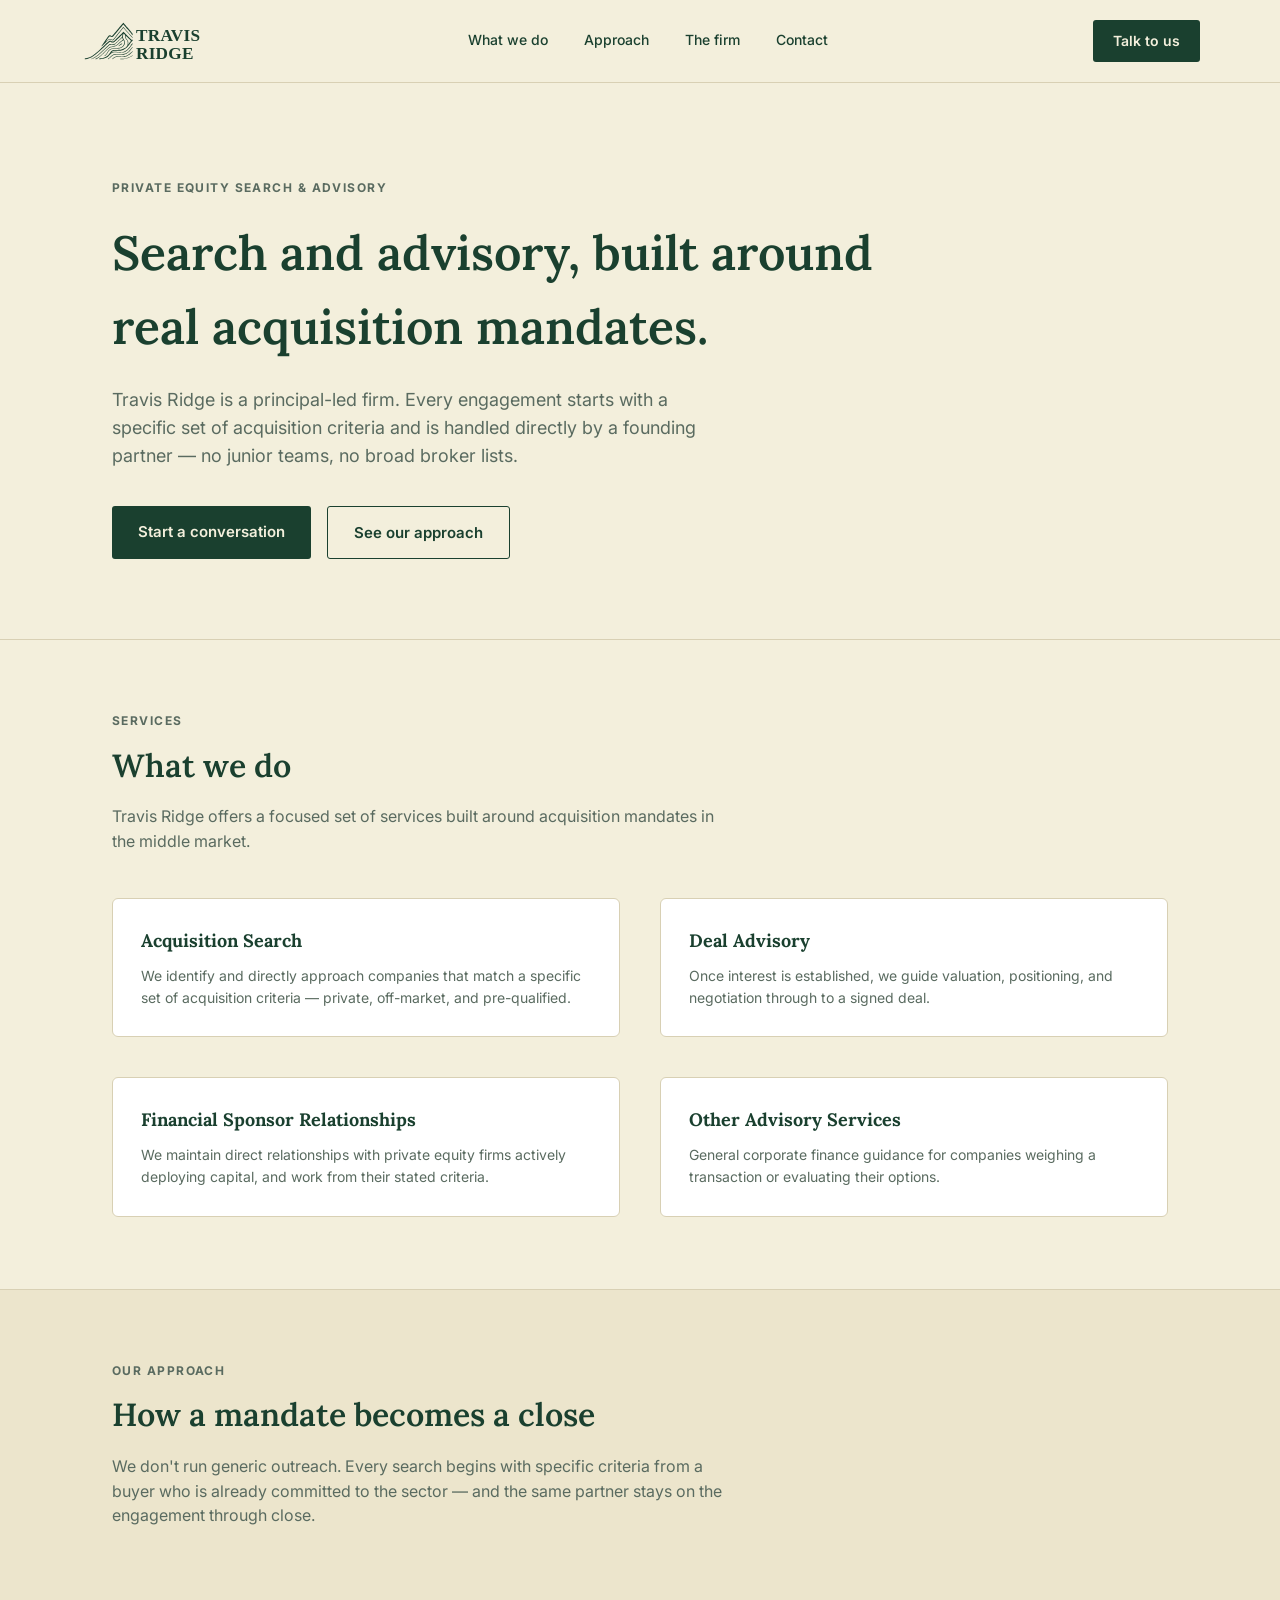
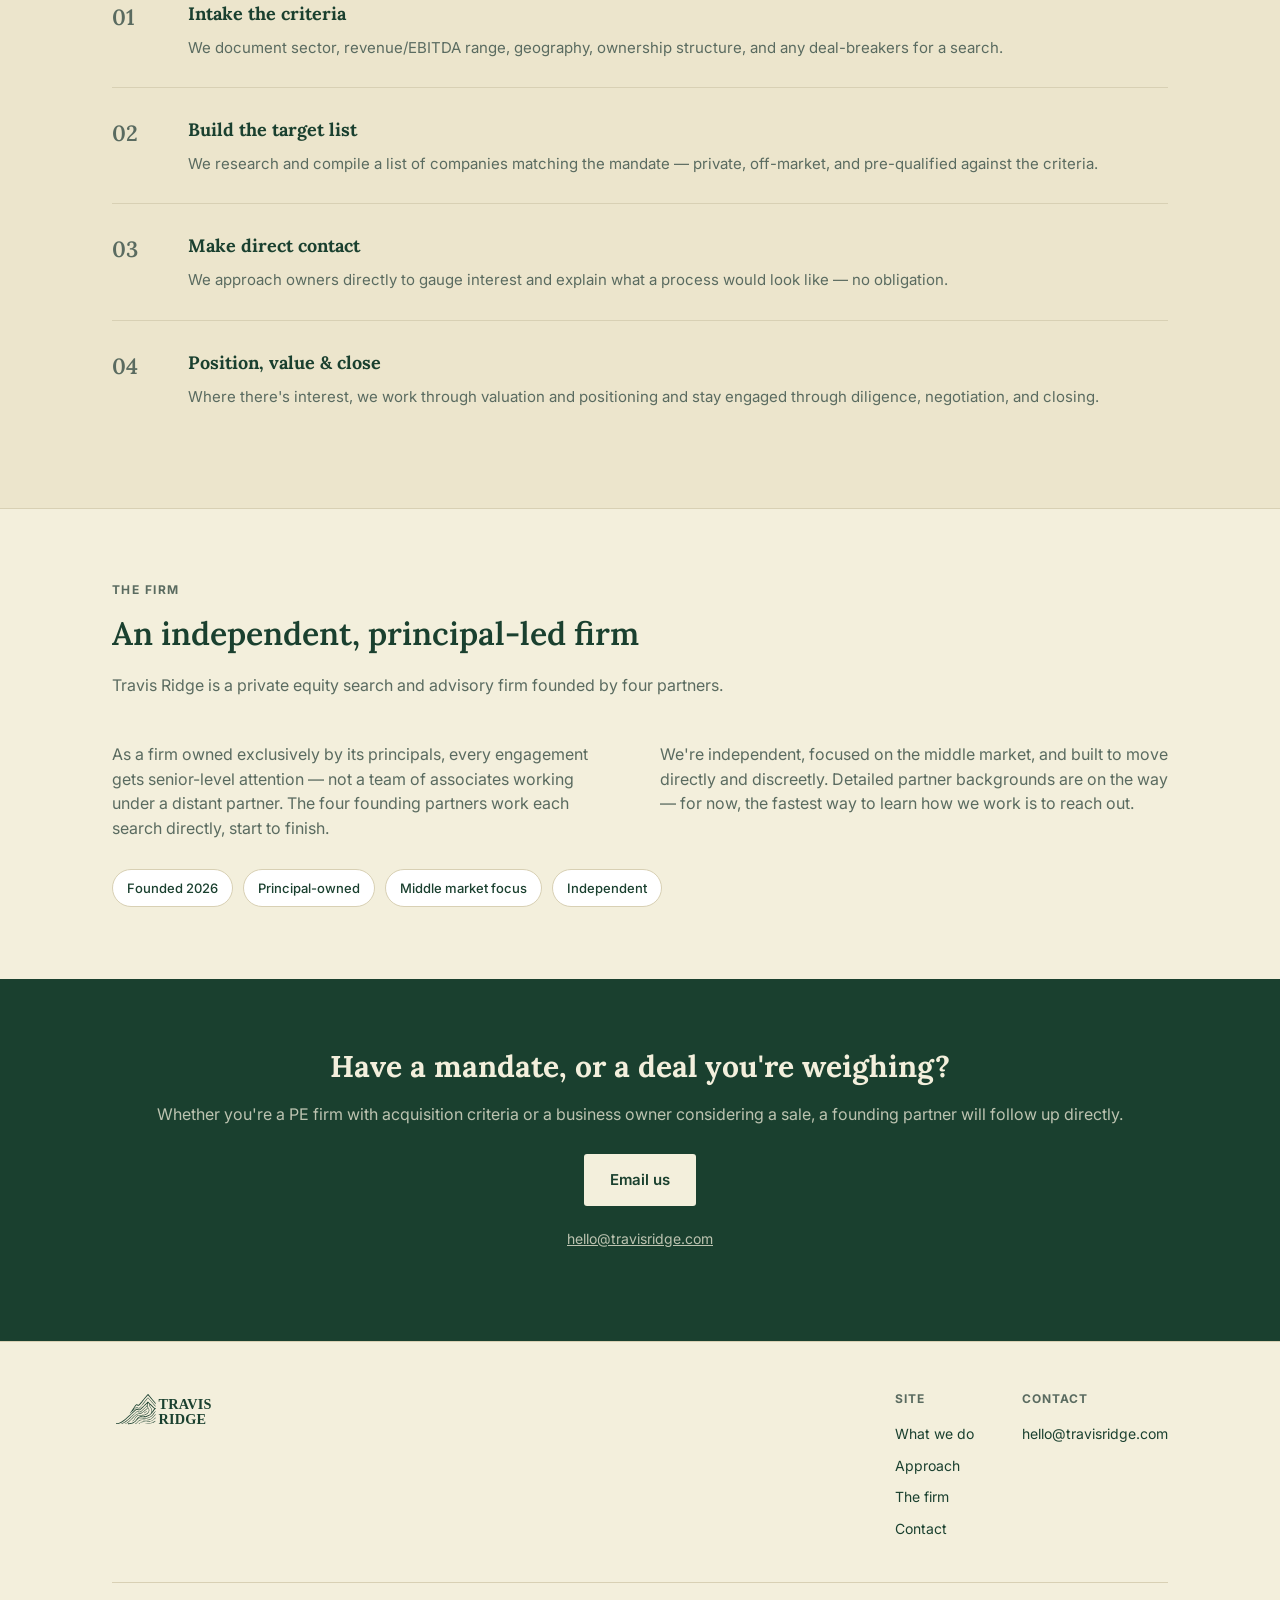
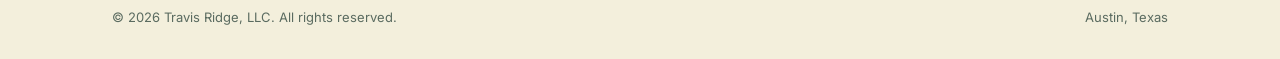
==== commit bbd463cb: "Launch v1: single-page landing site Consolidate to one landing page (hero, services, approach, firm," ====
--- a/index.html
+++ b/index.html
@@ -1,280 +1,165 @@
 <!DOCTYPE html>
 <html lang="en">
 <head>
-  <meta charset="UTF-8" />
-  <meta name="viewport" content="width=device-width, initial-scale=1.0" />
-  <title>Travis Ridge, LLC — Private Equity Search &amp; Advisory</title>
-  <meta name="description" content="Travis Ridge is a private equity search and advisory firm based in the Texas Hill Country. We source the companies private equity firms have specifically told us they want to buy." />
-
-  <link rel="icon" href="assets/logos/travis-ridge-favicon.ico" sizes="any" />
-  <link rel="icon" type="image/png" sizes="32x32" href="assets/logos/travis-ridge-favicon-32.png" />
-  <link rel="apple-touch-icon" href="assets/logos/travis-ridge-apple-touch-icon.png" />
-
-  <link rel="preconnect" href="https://fonts.googleapis.com" />
-  <link rel="preconnect" href="https://fonts.gstatic.com" crossorigin />
-  <link href="https://fonts.googleapis.com/css2?family=Lora:wght@400;500;600;700&family=Inter:wght@400;500;600&display=swap" rel="stylesheet" />
-
-  <link rel="stylesheet" href="styles.css" />
+<meta charset="UTF-8">
+<meta name="viewport" content="width=device-width, initial-scale=1.0">
+<title>Travis Ridge, LLC — Private Equity Search &amp; Advisory</title>
+<meta name="description" content="Travis Ridge is a principal-led private equity search and advisory firm. Every engagement starts with a specific acquisition mandate and is handled directly by a founding partner.">
+<link rel="preconnect" href="https://fonts.googleapis.com">
+<link href="https://fonts.googleapis.com/css2?family=Inter:wght@400;500;600;700&family=Lora:ital,wght@0,500;0,600;0,700;1,500&display=swap" rel="stylesheet">
+<link rel="stylesheet" href="styles.css">
+<link rel="icon" href="assets/travis-ridge-favicon.ico">
 </head>
 <body>
-  <!-- Reusable topographic mark, defined once, themed with currentColor -->
-  <svg width="0" height="0" style="position:absolute" aria-hidden="true" focusable="false">
-    <symbol id="tr-mark" viewBox="0 0 699 561">
-      <g transform="translate(0,561) scale(0.1,-0.1)" fill="currentColor" stroke="none">
-        <path d="M5018 4718 c-145 -172 -307 -365 -359 -428 -53 -63 -177 -210 -275 -326 -99 -116 -241 -286 -317 -377 -143 -174 -143 -174 -215 -168 -12 1 -44 14 -70 30 -90 53 -158 64 -223 37 -81 -34 -124 -89 -463 -600 -489 -737 -493 -743 -482 -753 3 -4 32 18 63 48 56 52 223 207 407 378 50 47 120 112 156 146 127 118 227 205 277 238 90 61 167 57 318 -14 91 -43 146 -56 188 -46 51 13 143 120 492 568 65 85 197 251 293 369 95 118 212 264 260 323 148 185 202 247 217 247 15 0 71 -56 162 -162 99 -115 242 -277 383 -432 74 -82 153 -170 175 -195 22 -25 83 -93 135 -151 52 -58 133 -149 180 -202 46 -54 88 -98 92 -98 4 0 8 21 8 46 0 41 -5 51 -49 97 -27 29 -84 93 -127 143 -44 50 -185 209 -314 355 -130 145 -325 366 -434 492 -110 125 -203 227 -207 227 -9 0 -131 -141 -283 -330 -240 -296 -544 -677 -586 -735 -86 -117 -233 -301 -317 -397 -104 -120 -105 -120 -259 -46 -91 44 -120 53 -177 56 -109 7 -175 -32 -371 -214 -86 -80 -159 -144 -162 -141 -3 3 8 24 25 48 16 24 87 132 157 239 147 224 234 343 270 366 32 21 94 14 131 -16 46 -36 92 -50 163 -50 111 0 90 -21 583 565 56 66 146 174 201 240 55 66 204 242 331 390 127 149 244 287 260 307 17 21 33 38 36 38 8 0 376 -428 542 -630 34 -41 129 -154 212 -250 82 -96 197 -235 255 -307 58 -73 108 -132 113 -133 4 0 7 43 7 95 0 91 -1 97 -29 128 -16 17 -60 70 -98 117 -84 104 -261 316 -464 556 -385 452 -485 571 -505 597 -12 15 -26 27 -32 27 -5 0 -128 -141 -274 -312z"/>
-        <path d="M5243 3875 c-69 -83 -1094 -1079 -1142 -1110 -39 -25 -56 -29 -111 -29 -58 0 -75 5 -148 44 -67 36 -95 45 -148 48 -103 7 -161 -27 -358 -212 -89 -83 -263 -243 -386 -356 -123 -113 -326 -300 -450 -416 -415 -388 -672 -608 -860 -739 -47 -32 -107 -74 -133 -92 -80 -56 -324 -176 -447 -220 -132 -47 -267 -80 -383 -93 -44 -5 -85 -14 -89 -18 -5 -5 -8 -29 -6 -53 l3 -44 90 3 c255 9 624 148 929 351 21 14 46 30 55 36 71 42 209 150 416 324 186 156 427 375 755 686 53 49 163 151 245 225 83 74 226 206 319 293 93 87 187 167 209 179 64 32 110 27 205 -21 70 -37 94 -44 160 -48 151 -11 166 0 552 371 274 264 388 374 522 505 76 74 140 132 143 129 6 -6 -14 -130 -37 -233 -19 -86 -82 -160 -328 -388 -96 -89 -242 -227 -325 -307 -174 -169 -234 -217 -330 -261 -62 -30 -79 -33 -160 -33 -61 -1 -120 6 -181 22 -160 39 -221 15 -399 -157 -66 -64 -201 -190 -300 -281 -237 -218 -341 -316 -515 -485 -355 -343 -504 -463 -825 -663 -68 -42 -262 -138 -378 -185 -47 -20 -53 -57 -9 -57 98 0 563 252 765 414 165 133 295 250 577 521 69 66 235 221 369 345 134 124 299 276 365 337 174 162 194 168 385 133 109 -20 129 -22 198 -11 102 16 154 35 233 87 64 42 514 456 738 681 62 62 117 113 121 113 5 0 14 -21 20 -47 7 -27 26 -78 43 -116 l31 -67 -24 -26 c-13 -15 -114 -100 -224 -189 -110 -90 -270 -225 -355 -301 -272 -242 -335 -270 -715 -323 -77 -11 -169 -29 -205 -40 -159 -50 -405 -260 -820 -699 -222 -235 -481 -465 -665 -588 -107 -71 -308 -174 -340 -174 -21 0 -20 -49 1 -57 21 -8 67 9 184 66 130 65 243 140 385 255 129 106 435 384 435 396 0 12 360 372 485 486 230 209 326 259 545 284 238 27 343 54 468 121 93 49 168 106 308 233 61 56 141 126 179 156 98 79 203 168 257 218 44 42 145 112 159 112 12 0 48 -55 75 -113 80 -176 29 -397 -129 -564 -116 -122 -227 -192 -402 -252 -121 -42 -209 -51 -515 -51 -290 0 -387 -10 -525 -55 -112 -37 -178 -78 -266 -165 -87 -86 -132 -151 -214 -305 -86 -163 -177 -272 -282 -338 -49 -31 -56 -41 -48 -67 8 -27 23 -25 81 7 99 55 221 203 320 388 73 137 115 194 203 277 64 60 97 83 158 108 179 75 172 74 553 75 321 1 352 3 445 24 220 50 375 131 510 266 152 151 225 304 225 469 0 128 -31 213 -129 357 -92 135 -120 203 -127 308 -8 99 44 393 75 424 8 8 35 -14 101 -78 l89 -89 -6 -122 c-5 -102 -3 -133 11 -178 28 -89 72 -160 153 -248 82 -89 132 -179 152 -276 15 -74 14 -238 -3 -319 -28 -131 -53 -179 -144 -275 -94 -98 -121 -119 -266 -207 -124 -75 -220 -116 -361 -151 -162 -41 -284 -50 -591 -44 -225 5 -281 4 -344 -10 -169 -36 -279 -119 -432 -324 -194 -262 -213 -286 -278 -352 -143 -145 -347 -248 -593 -299 -149 -31 -165 -33 -312 -40 l-140 -6 -3 -43 c-5 -62 8 -72 90 -72 250 0 565 74 757 177 190 103 250 153 413 343 143 165 254 252 380 294 159 54 301 58 602 21 214 -27 441 -33 556 -15 150 24 375 106 490 179 193 122 293 224 534 545 97 127 193 252 216 276 34 37 40 50 40 87 0 23 -4 43 -9 43 -20 0 -172 -174 -250 -285 -91 -130 -113 -158 -238 -311 -128 -155 -264 -264 -444 -355 -175 -88 -290 -116 -504 -125 -137 -6 -200 -2 -435 31 -135 19 -371 22 -450 6 -30 -6 -97 -28 -148 -47 -51 -20 -95 -34 -99 -31 -15 16 86 106 162 144 113 57 125 58 473 55 336 -3 421 3 572 39 304 73 551 220 758 452 77 87 230 284 332 429 71 100 192 233 244 269 36 24 36 25 36 95 l0 72 -73 3 c-57 3 -79 9 -102 27 -17 13 -236 227 -488 475 -252 249 -462 453 -467 455 -4 2 -25 -18 -47 -43z m623 -697 c146 -145 289 -279 319 -298 30 -19 55 -40 55 -46 0 -5 -14 -23 -31 -40 -52 -49 -174 -196 -216 -259 -65 -100 -106 -155 -116 -155 -5 0 -6 8 -2 18 14 36 18 268 5 322 -31 130 -82 223 -190 343 -70 79 -94 123 -116 209 -19 73 -12 168 12 168 9 0 135 -118 280 -262z"/>
-        <path d="M5156 2524 c-4 -9 -13 -14 -21 -10 -9 3 -34 -8 -58 -27 -24 -17 -83 -57 -131 -87 -148 -92 -206 -138 -222 -175 -30 -73 -9 -73 88 0 40 30 102 71 138 89 101 53 230 175 230 219 0 13 -18 7 -24 -9z"/>
-        <path d="M6309 1973 c-52 -54 -140 -156 -196 -228 -108 -139 -244 -278 -331 -339 -120 -84 -333 -166 -482 -186 -47 -6 -115 -15 -152 -21 -106 -14 -297 -10 -498 11 -212 23 -277 24 -387 9 -134 -19 -253 -68 -354 -145 -31 -24 -112 -102 -180 -174 -125 -133 -163 -165 -277 -234 -42 -26 -62 -43 -60 -55 11 -59 186 37 317 174 213 223 246 252 333 294 175 85 342 102 623 65 179 -24 545 -24 666 -1 114 23 204 54 331 116 194 95 321 207 539 481 123 153 192 230 209 230 5 0 10 23 10 50 0 28 -4 50 -8 50 -5 0 -51 -44 -103 -97z"/>
-        <path d="M6250 1419 c-219 -212 -288 -264 -451 -345 -89 -44 -237 -94 -280 -94 -13 0 -46 -7 -73 -15 -27 -8 -71 -15 -97 -15 -26 0 -50 -4 -53 -9 -12 -19 -242 -22 -441 -5 -329 27 -481 9 -633 -75 -122 -67 -318 -231 -308 -257 12 -31 54 -11 158 74 58 48 132 102 163 121 126 76 320 105 549 82 65 -7 219 -13 341 -12 197 0 236 3 342 25 157 32 222 55 368 125 156 75 225 127 421 313 151 143 162 155 163 191 1 24 -3 37 -11 37 -7 -1 -78 -64 -158 -141z"/>
-        <path d="M6315 1015 c-174 -125 -445 -246 -670 -301 -156 -37 -362 -63 -557 -71 -156 -5 -178 -8 -178 -23 0 -33 22 -40 120 -40 320 0 714 77 955 185 88 40 221 109 263 138 52 35 66 44 130 85 35 23 42 32 42 59 0 18 -3 33 -7 33 -5 0 -48 -29 -98 -65z"/>
-      </g>
-    </symbol>
-  </svg>
 
-  <a class="skip-link" href="#main">Skip to content</a>
+<header id="top">
+  <div class="wrap nav">
+    <a href="#top" class="brand"><img src="assets/travis-ridge-logo-lockup.svg" alt="Travis Ridge" class="logo-lockup"></a>
+    <nav class="links">
+      <a href="#services">What we do</a>
+      <a href="#approach">Approach</a>
+      <a href="#firm">The firm</a>
+      <a href="#contact">Contact</a>
+    </nav>
+    <a href="#contact" class="nav-cta">Talk to us</a>
+    <button class="nav-toggle" aria-label="Toggle menu" aria-expanded="false"><span></span><span></span><span></span></button>
+  </div>
+</header>
 
-  <!-- ============ HEADER ============ -->
-  <header class="site-header" id="top">
-    <div class="wrap header-inner">
-      <a class="lockup" href="#top" aria-label="Travis Ridge, LLC — home">
-        <svg class="lockup__mark" viewBox="0 0 699 561" aria-hidden="true"><use href="#tr-mark" /></svg>
-        <span class="lockup__word">
-          <span>Travis</span>
-          <span>Ridge</span>
-        </span>
-      </a>
+<section class="hero">
+  <div class="wrap">
+    <div class="eyebrow">Private Equity Search &amp; Advisory</div>
+    <h1>Search and advisory, built around real acquisition mandates.</h1>
+    <p class="lead">Travis Ridge is a principal-led firm. Every engagement starts with a specific set of acquisition criteria and is handled directly by a founding partner — no junior teams, no broad broker lists.</p>
+    <div class="hero-actions">
+      <a href="#contact" class="btn-primary">Start a conversation</a>
+      <a href="#approach" class="btn-secondary">See our approach</a>
+    </div>
+  </div>
+</section>
 
-      <nav class="nav" aria-label="Primary">
-        <button class="nav__toggle" aria-expanded="false" aria-controls="nav-menu">
-          <span class="nav__toggle-bars" aria-hidden="true"></span>
-          <span class="visually-hidden">Menu</span>
-        </button>
-        <ul class="nav__menu" id="nav-menu">
-          <li><a href="#firm">The Firm</a></li>
-          <li><a href="#work">What We Do</a></li>
-          <li><a href="#approach">Our Approach</a></li>
-          <li><a href="#serve">Who We Serve</a></li>
-          <li><a class="nav__cta" href="#contact">Contact</a></li>
-        </ul>
-      </nav>
+<section id="services">
+  <div class="wrap">
+    <div class="section-head">
+      <div class="eyebrow">Services</div>
+      <h2>What we do</h2>
+      <p>Travis Ridge offers a focused set of services built around acquisition mandates in the middle market.</p>
     </div>
-  </header>
+    <div class="grid-2">
+      <div class="card">
+        <h3>Acquisition Search</h3>
+        <p>We identify and directly approach companies that match a specific set of acquisition criteria — private, off-market, and pre-qualified.</p>
+      </div>
+      <div class="card">
+        <h3>Deal Advisory</h3>
+        <p>Once interest is established, we guide valuation, positioning, and negotiation through to a signed deal.</p>
+      </div>
+      <div class="card">
+        <h3>Financial Sponsor Relationships</h3>
+        <p>We maintain direct relationships with private equity firms actively deploying capital, and work from their stated criteria.</p>
+      </div>
+      <div class="card">
+        <h3>Other Advisory Services</h3>
+        <p>General corporate finance guidance for companies weighing a transaction or evaluating their options.</p>
+      </div>
+    </div>
+  </div>
+</section>
 
-  <main id="main">
-    <!-- ============ HERO ============ -->
-    <section class="hero">
-      <div class="wrap hero__inner">
-        <div class="hero__copy">
-          <p class="hero__place">Texas Hill Country · Private Equity Search &amp; Advisory</p>
-          <h1 class="hero__title">We source the companies private&nbsp;equity firms have already decided they want&nbsp;to own.</h1>
-          <p class="hero__lede">Travis Ridge works on specific acquisition mandates — identifying, approaching, and building lasting relationships with the owners of businesses our private equity clients have told us they intend to buy.</p>
-          <div class="hero__actions">
-            <a class="btn btn--primary" href="#contact">Discuss a mandate</a>
-            <a class="btn btn--ghost" href="#approach">How we work</a>
-          </div>
-        </div>
-        <div class="hero__mark" aria-hidden="true">
-          <svg viewBox="0 0 699 561"><use href="#tr-mark" /></svg>
+<section id="approach" class="alt">
+  <div class="wrap">
+    <div class="section-head">
+      <div class="eyebrow">Our approach</div>
+      <h2>How a mandate becomes a close</h2>
+      <p>We don't run generic outreach. Every search begins with specific criteria from a buyer who is already committed to the sector — and the same partner stays on the engagement through close.</p>
+    </div>
+    <div class="steps">
+      <div class="step">
+        <div class="step-num">01</div>
+        <div>
+          <h3>Intake the criteria</h3>
+          <p>We document sector, revenue/EBITDA range, geography, ownership structure, and any deal-breakers for a search.</p>
         </div>
       </div>
-      <div class="contour-rule" aria-hidden="true"></div>
-    </section>
-
-    <!-- ============ POSITIONING STRIP ============ -->
-    <section class="strip">
-      <div class="wrap strip__inner">
-        <p class="strip__lead">A search practice built around one question:</p>
-        <p class="strip__quote">“Which company do you want, and who do we need to reach to get you a seat across the table?”</p>
-      </div>
-    </section>
-
-    <!-- ============ THE FIRM ============ -->
-    <section class="section" id="firm">
-      <div class="wrap section__grid">
-        <div class="section__head">
-          <h2 class="section__title">A four-partner firm, not a platform.</h2>
-        </div>
-        <div class="section__body prose">
-          <p>Travis Ridge is a boutique search and advisory firm based in the Austin and Texas Hill Country region. Four partners run every engagement directly — there is no junior bench between our clients and the work.</p>
-          <p>We sit on the origination side of the private equity market. Rather than run broad auctions, we take a defined buy-side mandate and work it patiently: mapping an industry, reaching owners before a process ever starts, and staying with the relationship until there is a deal worth doing.</p>
-          <ul class="facts">
-            <li><span class="facts__k">Four</span><span class="facts__v">partners on every mandate, start to close</span></li>
-            <li><span class="facts__k">Buy-side</span><span class="facts__v">origination for private equity acquirers</span></li>
-            <li><span class="facts__k">Hill Country</span><span class="facts__v">based in the Austin, Texas region</span></li>
-          </ul>
+      <div class="step">
+        <div class="step-num">02</div>
+        <div>
+          <h3>Build the target list</h3>
+          <p>We research and compile a list of companies matching the mandate — private, off-market, and pre-qualified against the criteria.</p>
         </div>
       </div>
-    </section>
-
-    <!-- ============ WHAT WE DO ============ -->
-    <section class="section section--alt" id="work">
-      <div class="wrap">
-        <div class="section__head section__head--center">
-          <h2 class="section__title">What we do</h2>
-          <p class="section__intro">Three disciplines, one continuous engagement — from the day a client names a target profile to the day the relationship is ready to transact.</p>
-        </div>
-        <div class="cards">
-          <article class="card">
-            <svg class="card__mark" viewBox="0 0 699 561" aria-hidden="true"><use href="#tr-mark" /></svg>
-            <h3 class="card__title">Mandate-driven search</h3>
-            <p>We start from what the acquirer actually wants — sector, size, geography, model — and translate it into a concrete map of the companies worth pursuing.</p>
-          </article>
-          <article class="card">
-            <svg class="card__mark" viewBox="0 0 699 561" aria-hidden="true"><use href="#tr-mark" /></svg>
-            <h3 class="card__title">Proprietary origination</h3>
-            <p>We reach owners directly and off-market, opening conversations that never touch a banker's auction. Sourcing is relationship work, not a list buy.</p>
-          </article>
-          <article class="card">
-            <svg class="card__mark" viewBox="0 0 699 561" aria-hidden="true"><use href="#tr-mark" /></svg>
-            <h3 class="card__title">Advisory through close</h3>
-            <p>We stay between buyer and owner as the relationship matures — managing pace, expectations, and trust so a mandate becomes a transaction both sides want.</p>
-          </article>
+      <div class="step">
+        <div class="step-num">03</div>
+        <div>
+          <h3>Make direct contact</h3>
+          <p>We approach owners directly to gauge interest and explain what a process would look like — no obligation.</p>
         </div>
       </div>
-    </section>
-
-    <!-- ============ OUR APPROACH ============ -->
-    <section class="section" id="approach">
-      <div class="wrap section__grid">
-        <div class="section__head">
-          <h2 class="section__title">How we work a mandate</h2>
-          <p class="section__intro">Patient, sequential, and personal. Each step is run by a partner.</p>
-        </div>
-        <div class="section__body">
-          <ol class="steps">
-            <li class="step">
-              <span class="step__no">01</span>
-              <div>
-                <h3 class="step__title">Define the mandate</h3>
-                <p>We work with the acquirer to sharpen the target profile until it is specific enough to act on — the real reasons a company would or wouldn't fit.</p>
-              </div>
-            </li>
-            <li class="step">
-              <span class="step__no">02</span>
-              <div>
-                <h3 class="step__title">Map the terrain</h3>
-                <p>We build a considered picture of the sector — who owns what, who is at what stage, and where an approach is likely to be welcome.</p>
-              </div>
-            </li>
-            <li class="step">
-              <span class="step__no">03</span>
-              <div>
-                <h3 class="step__title">Reach the owner</h3>
-                <p>We make first contact directly and discreetly, on the owner's terms, and earn the conversation before anyone talks price.</p>
-              </div>
-            </li>
-            <li class="step">
-              <span class="step__no">04</span>
-              <div>
-                <h3 class="step__title">Steward the relationship</h3>
-                <p>We hold the middle — keeping buyer and seller aligned through diligence and negotiation until the deal is one both sides are glad to sign.</p>
-              </div>
-            </li>
-          </ol>
+      <div class="step">
+        <div class="step-num">04</div>
+        <div>
+          <h3>Position, value &amp; close</h3>
+          <p>Where there's interest, we work through valuation and positioning and stay engaged through diligence, negotiation, and closing.</p>
         </div>
       </div>
-    </section>
+    </div>
+  </div>
+</section>
 
-    <!-- ============ WHO WE SERVE ============ -->
-    <section class="section section--alt" id="serve">
-      <div class="wrap">
-        <div class="section__head section__head--center">
-          <h2 class="section__title">Who we serve</h2>
-          <p class="section__intro">Three constituencies sit around every mandate. We answer to all three.</p>
+<section id="firm">
+  <div class="wrap">
+    <div class="section-head">
+      <div class="eyebrow">The firm</div>
+      <h2>An independent, principal-led firm</h2>
+      <p>Travis Ridge is a private equity search and advisory firm founded by four partners.</p>
+    </div>
+    <div class="grid-2" style="align-items:start;">
+      <p style="color:var(--text-muted); font-size:16px; margin:0;">As a firm owned exclusively by its principals, every engagement gets senior-level attention — not a team of associates working under a distant partner. The four founding partners work each search directly, start to finish.</p>
+      <p style="color:var(--text-muted); font-size:16px; margin:0;">We're independent, focused on the middle market, and built to move directly and discreetly. Detailed partner backgrounds are on the way — for now, the fastest way to learn how we work is to reach out.</p>
+    </div>
+    <div class="tag-row" style="margin-top:28px;">
+      <div class="tag">Founded 2026</div>
+      <div class="tag">Principal-owned</div>
+      <div class="tag">Middle market focus</div>
+      <div class="tag">Independent</div>
+    </div>
+  </div>
+</section>
+
+<section id="contact" class="cta-band">
+  <div class="wrap">
+    <h2>Have a mandate, or a deal you're weighing?</h2>
+    <p>Whether you're a PE firm with acquisition criteria or a business owner considering a sale, a founding partner will follow up directly.</p>
+    <a href="mailto:hello@travisridge.com" class="btn-primary">Email us</a>
+    <p style="margin-top:22px; font-size:14px;"><a href="mailto:hello@travisridge.com" style="text-decoration:underline;">hello@travisridge.com</a></p>
+  </div>
+</section>
+
+<footer>
+  <div class="wrap">
+    <div class="footer-top">
+      <a href="#top" class="brand"><img src="assets/travis-ridge-logo-lockup.svg" alt="Travis Ridge" class="logo-lockup logo-lockup-sm"></a>
+      <div class="footer-links">
+        <div class="footer-col">
+          <h4>Site</h4>
+          <a href="#services">What we do</a>
+          <a href="#approach">Approach</a>
+          <a href="#firm">The firm</a>
+          <a href="#contact">Contact</a>
         </div>
-        <div class="serve">
-          <div class="serve__item">
-            <h3 class="serve__title">Private equity firms</h3>
-            <p>Sponsors and search funds with a defined thesis who want proprietary, on-mandate deal flow instead of another auction book.</p>
-          </div>
-          <div class="serve__item">
-            <h3 class="serve__title">Owners &amp; sellers</h3>
-            <p>Founders and family owners who deserve a considered, confidential conversation about their business — long before any decision is made.</p>
-          </div>
-          <div class="serve__item">
-            <h3 class="serve__title">Referral partners</h3>
-            <p>The attorneys, bankers, and wealth advisors whose clients face a transition, and who want a trustworthy hand on the buy side.</p>
-          </div>
+        <div class="footer-col">
+          <h4>Contact</h4>
+          <a href="mailto:hello@travisridge.com">hello@travisridge.com</a>
         </div>
       </div>
-    </section>
+    </div>
+    <div class="footer-bottom">
+      <span>© 2026 Travis Ridge, LLC. All rights reserved.</span>
+      <span>Austin, Texas</span>
+    </div>
+  </div>
+</footer>
 
-    <!-- ============ CONTACT ============ -->
-    <section class="contact" id="contact">
-      <div class="wrap contact__inner">
-        <div class="contact__copy">
-          <svg class="contact__mark" viewBox="0 0 699 561" aria-hidden="true"><use href="#tr-mark" /></svg>
-          <h2 class="contact__title">Start a conversation.</h2>
-          <p class="contact__lede">Whether you're a private equity firm with a mandate, an owner weighing your options, or an advisor with a client in transition — we'd welcome a discreet conversation.</p>
-          <dl class="contact__details">
-            <div>
-              <dt>Region</dt>
-              <dd>Austin &amp; the Texas Hill Country</dd>
-            </div>
-            <div>
-              <dt>Email</dt>
-              <dd><a href="mailto:partners@travisridge.com">partners@travisridge.com</a></dd>
-            </div>
-          </dl>
-        </div>
-
-        <form class="contact__form" id="contact-form" novalidate>
-          <div class="field">
-            <label for="f-name">Name</label>
-            <input id="f-name" name="name" type="text" autocomplete="name" required />
-          </div>
-          <div class="field">
-            <label for="f-firm">Firm / Company</label>
-            <input id="f-firm" name="firm" type="text" autocomplete="organization" />
-          </div>
-          <div class="field">
-            <label for="f-role">You are a…</label>
-            <select id="f-role" name="role">
-              <option value="">Please select</option>
-              <option>Private equity firm</option>
-              <option>Business owner / seller</option>
-              <option>Referral partner (attorney, banker, advisor)</option>
-              <option>Other</option>
-            </select>
-          </div>
-          <div class="field">
-            <label for="f-email">Email</label>
-            <input id="f-email" name="email" type="email" autocomplete="email" required />
-          </div>
-          <div class="field">
-            <label for="f-message">How can we help?</label>
-            <textarea id="f-message" name="message" rows="4"></textarea>
-          </div>
-          <button class="btn btn--primary btn--block" type="submit">Send message</button>
-          <p class="field__note" id="form-status" role="status" aria-live="polite"></p>
-        </form>
-      </div>
-    </section>
-  </main>
-
-  <!-- ============ FOOTER ============ -->
-  <footer class="site-footer">
-    <div class="wrap footer__inner">
-      <a class="lockup lockup--reversed" href="#top" aria-label="Travis Ridge, LLC — home">
-        <svg class="lockup__mark" viewBox="0 0 699 561" aria-hidden="true"><use href="#tr-mark" /></svg>
-        <span class="lockup__word">
-          <span>Travis</span>
-          <span>Ridge</span>
-        </span>
-      </a>
-      <nav class="footer__nav" aria-label="Footer">
-        <a href="#firm">The Firm</a>
-        <a href="#work">What We Do</a>
-        <a href="#approach">Our Approach</a>
-        <a href="#serve">Who We Serve</a>
-        <a href="#contact">Contact</a>
-      </nav>
-      <p class="footer__legal">
-        © <span id="year">2026</span> Travis Ridge, LLC. Private equity search &amp; advisory · Austin, Texas.
-      </p>
-    </div>
-  </footer>
-
-  <script src="main.js"></script>
+<script src="main.js"></script>
 </body>
 </html>
--- a/styles.css
+++ b/styles.css
@@ -1,448 +1,335 @@
-/* =============================================================
-   Travis Ridge, LLC
-   Brand: Dark Forest Green #1A402F · Warm Cream #F3EFDC
-          Hover Green #2E6B4F
-   Type:  Lora (serif, display/headings) · Inter (sans, body/UI)
-   Mobile-first. Two brand colors only — no third accent.
-   ============================================================= */
+/* Travis Ridge, LLC — shared site styles */
 
 :root {
-  --green: #1A402F;
-  --green-hover: #2E6B4F;
+  --forest: #1A402F;
+  --forest-dark: #122d21;
   --cream: #F3EFDC;
-
-  /* Tonal steps derived only from the two brand colors */
-  --cream-deep: #EAE4CC;   /* slightly deeper paper for alt sections */
-  --green-ink: #14342594;  /* hairline rules on cream */
-  --green-soft: rgba(26, 64, 47, 0.62);  /* secondary text on cream */
-  --green-faint: rgba(26, 64, 47, 0.14); /* borders */
-  --cream-soft: rgba(243, 239, 220, 0.74); /* secondary text on green */
-
-  --serif: "Lora", Georgia, "Times New Roman", serif;
-  --sans: "Inter", system-ui, -apple-system, "Segoe UI", Helvetica, Arial, sans-serif;
-
-  --wrap: 1200px;
-  --radius: 3px;
-  --ease: cubic-bezier(0.22, 0.61, 0.36, 1);
-}
-
-*, *::before, *::after { box-sizing: border-box; }
-
-html { -webkit-text-size-adjust: 100%; scroll-behavior: smooth; }
+  --cream-soft: #ece5cc;
+  --line: #d8d0b4;
+  --text-muted: #5a6b60;
+}
+
+* { box-sizing: border-box; }
 
 body {
   margin: 0;
   background: var(--cream);
-  color: var(--green);
-  font-family: var(--sans);
-  font-size: 17px;
-  line-height: 1.65;
-  font-weight: 400;
-  -webkit-font-smoothing: antialiased;
-  text-rendering: optimizeLegibility;
-}
-
-@media (prefers-reduced-motion: reduce) {
-  html { scroll-behavior: auto; }
-  * { animation: none !important; transition: none !important; }
-}
-
-img, svg { display: block; max-width: 100%; }
-a { color: inherit; }
-
-h1, h2, h3 { font-family: var(--serif); font-weight: 600; margin: 0; line-height: 1.12; letter-spacing: -0.01em; }
-p { margin: 0; }
-
-.wrap { width: 100%; max-width: var(--wrap); margin: 0 auto; padding: 0 22px; }
-
-.visually-hidden {
-  position: absolute; width: 1px; height: 1px; padding: 0; margin: -1px;
-  overflow: hidden; clip: rect(0 0 0 0); white-space: nowrap; border: 0;
-}
-
-.skip-link {
-  position: absolute; left: 12px; top: -60px; z-index: 200;
-  background: var(--green); color: var(--cream); padding: 10px 16px;
-  border-radius: var(--radius); font-size: 15px; text-decoration: none;
-  transition: top 0.2s var(--ease);
-}
-.skip-link:focus { top: 12px; }
-
-:focus-visible { outline: 2px solid var(--green-hover); outline-offset: 3px; border-radius: 2px; }
-
-/* ---------- Logo lockup (mark + stacked wordmark) ---------- */
-.lockup {
-  display: inline-flex; align-items: center; gap: 12px;
-  text-decoration: none; color: var(--green);
-}
-.lockup__mark { width: 46px; height: 37px; flex: none; color: currentColor; }
-.lockup__word {
-  display: inline-flex; flex-direction: column;
-  font-family: var(--serif); font-weight: 600;
-  line-height: 0.96; letter-spacing: 0.02em;
-  font-size: 21px; text-transform: uppercase;
-}
-.lockup--reversed { color: var(--cream); }
-
-/* ---------- Buttons ---------- */
-.btn {
-  display: inline-flex; align-items: center; justify-content: center;
-  min-height: 48px; padding: 12px 26px;
-  font-family: var(--sans); font-size: 15.5px; font-weight: 600;
-  letter-spacing: 0.01em; text-decoration: none; cursor: pointer;
-  border-radius: var(--radius); border: 1.5px solid var(--green);
-  transition: background-color 0.2s var(--ease), color 0.2s var(--ease), border-color 0.2s var(--ease);
-}
-.btn--primary { background: var(--green); color: var(--cream); }
-.btn--primary:hover { background: var(--green-hover); border-color: var(--green-hover); }
-.btn--ghost { background: transparent; color: var(--green); }
-.btn--ghost:hover { background: rgba(26, 64, 47, 0.07); }
-.btn--block { width: 100%; }
-
-/* ============================================================
-   HEADER
-   ============================================================ */
-.site-header {
-  position: sticky; top: 0; z-index: 100;
-  background: rgba(243, 239, 220, 0.9);
-  backdrop-filter: saturate(140%) blur(8px);
-  border-bottom: 1px solid var(--green-faint);
-}
-.header-inner {
-  display: flex; align-items: center; justify-content: space-between;
-  min-height: 74px;
-}
-
-.nav { display: flex; align-items: center; }
-.nav__toggle {
-  display: inline-flex; align-items: center; justify-content: center;
-  width: 48px; height: 48px; background: none; border: none; cursor: pointer;
-  color: var(--green); padding: 0;
-}
-.nav__toggle-bars, .nav__toggle-bars::before, .nav__toggle-bars::after {
-  content: ""; display: block; width: 24px; height: 2px; background: currentColor;
-  transition: transform 0.25s var(--ease), opacity 0.2s var(--ease);
-}
-.nav__toggle-bars { position: relative; }
-.nav__toggle-bars::before { position: absolute; top: -7px; left: 0; }
-.nav__toggle-bars::after { position: absolute; top: 7px; left: 0; }
-.nav[data-open="true"] .nav__toggle-bars { background: transparent; }
-.nav[data-open="true"] .nav__toggle-bars::before { transform: translateY(7px) rotate(45deg); }
-.nav[data-open="true"] .nav__toggle-bars::after { transform: translateY(-7px) rotate(-45deg); }
-
-.nav__menu {
-  list-style: none; margin: 0; padding: 0;
-}
-
-/* Mobile: slide-down panel */
-@media (max-width: 899px) {
-  .nav__menu {
-    position: fixed; inset: 74px 0 auto 0;
+  color: var(--forest);
+  font-family: 'Inter', -apple-system, BlinkMacSystemFont, 'Segoe UI', sans-serif;
+  line-height: 1.55;
+}
+
+h1, h2, h3, .wordmark { font-family: 'Lora', Georgia, serif; }
+
+a { color: inherit; text-decoration: none; }
+
+.wrap { max-width: 1120px; margin: 0 auto; padding: 0 32px; }
+
+/* ---------- Header ---------- */
+header {
+  position: sticky;
+  top: 0;
+  z-index: 50;
+  background: var(--cream);
+  border-bottom: 1px solid var(--line);
+}
+
+.nav {
+  display: flex;
+  align-items: center;
+  justify-content: space-between;
+  padding: 18px 0;
+}
+
+.brand {
+  display: flex;
+  align-items: center;
+  gap: 12px;
+}
+
+.logo-lockup { height: 46px; width: auto; display: block; }
+.logo-lockup-sm { height: 38px; }
+
+nav.links { display: flex; gap: 36px; font-size: 14px; font-weight: 500; }
+nav.links a { padding: 6px 0; border-bottom: 2px solid transparent; }
+nav.links a:hover, nav.links a.active { border-bottom-color: var(--forest); }
+
+.nav-cta {
+  background: var(--forest);
+  color: var(--cream);
+  padding: 10px 20px;
+  border-radius: 3px;
+  font-size: 14px;
+  font-weight: 600;
+}
+.nav-cta:hover { background: var(--forest-dark); }
+
+/* Hamburger (mobile only) */
+.nav-toggle {
+  display: none;
+  flex-direction: column;
+  justify-content: center;
+  gap: 5px;
+  width: 44px;
+  height: 44px;
+  padding: 0;
+  background: none;
+  border: none;
+  cursor: pointer;
+  margin-left: auto;
+}
+.nav-toggle span {
+  display: block;
+  width: 24px;
+  height: 2px;
+  background: var(--forest);
+  transition: transform 0.25s ease, opacity 0.2s ease;
+}
+header.open .nav-toggle span:nth-child(1) { transform: translateY(7px) rotate(45deg); }
+header.open .nav-toggle span:nth-child(2) { opacity: 0; }
+header.open .nav-toggle span:nth-child(3) { transform: translateY(-7px) rotate(-45deg); }
+
+/* ---------- Hero ---------- */
+.hero {
+  padding: 96px 0 80px;
+  border-bottom: 1px solid var(--line);
+}
+.hero .eyebrow {
+  text-transform: uppercase;
+  letter-spacing: 0.12em;
+  font-size: 12px;
+  font-weight: 700;
+  color: var(--text-muted);
+  margin-bottom: 18px;
+}
+.hero h1 {
+  font-size: 48px;
+  font-weight: 600;
+  max-width: 780px;
+  margin: 0 0 22px;
+}
+.hero p.lead {
+  font-size: 18px;
+  max-width: 620px;
+  color: var(--text-muted);
+  margin: 0 0 36px;
+}
+.hero-actions { display: flex; gap: 16px; }
+
+.btn-primary {
+  background: var(--forest);
+  color: var(--cream);
+  padding: 14px 26px;
+  border-radius: 3px;
+  font-weight: 600;
+  font-size: 15px;
+  display: inline-block;
+}
+.btn-primary:hover { background: var(--forest-dark); }
+
+.btn-secondary {
+  border: 1px solid var(--forest);
+  color: var(--forest);
+  padding: 14px 26px;
+  border-radius: 3px;
+  font-weight: 600;
+  font-size: 15px;
+  display: inline-block;
+}
+.btn-secondary:hover { background: rgba(26,64,47,0.06); }
+
+/* ---------- Sections ---------- */
+section { padding: 72px 0; }
+section.alt { background: var(--cream-soft); border-top: 1px solid var(--line); border-bottom: 1px solid var(--line); }
+
+.section-head { max-width: 620px; margin-bottom: 44px; }
+.section-head .eyebrow {
+  text-transform: uppercase;
+  letter-spacing: 0.12em;
+  font-size: 12px;
+  font-weight: 700;
+  color: var(--text-muted);
+  margin-bottom: 10px;
+}
+.section-head h2 { font-size: 32px; font-weight: 600; margin: 0 0 14px; }
+.section-head p { color: var(--text-muted); margin: 0; font-size: 16px; }
+
+.grid-3 { display: grid; grid-template-columns: repeat(3, 1fr); gap: 28px; }
+.grid-2 { display: grid; grid-template-columns: repeat(2, 1fr); gap: 40px; }
+
+.card {
+  background: #fff;
+  border: 1px solid var(--line);
+  border-radius: 6px;
+  padding: 28px;
+}
+.card .num {
+  font-family: 'Lora', serif;
+  font-size: 14px;
+  font-weight: 600;
+  color: var(--text-muted);
+  margin-bottom: 14px;
+}
+.card h3 { font-size: 18px; margin: 0 0 10px; }
+.card p { font-size: 14px; color: var(--text-muted); margin: 0; }
+
+.stat-bar {
+  display: flex;
+  justify-content: space-between;
+  border-top: 1px solid var(--line);
+  border-bottom: 1px solid var(--line);
+  padding: 36px 0;
+}
+.stat { text-align: left; }
+.stat .value { font-family: 'Lora', serif; font-size: 34px; font-weight: 600; }
+.stat .label { font-size: 13px; color: var(--text-muted); margin-top: 4px; }
+
+.steps { display: flex; flex-direction: column; gap: 0; }
+.step {
+  display: flex;
+  gap: 28px;
+  padding: 28px 0;
+  border-bottom: 1px solid var(--line);
+}
+.step:last-child { border-bottom: none; }
+.step .step-num {
+  font-family: 'Lora', serif;
+  font-size: 22px;
+  font-weight: 600;
+  color: var(--text-muted);
+  width: 48px;
+  flex-shrink: 0;
+}
+.step h3 { margin: 0 0 8px; font-size: 18px; }
+.step p { margin: 0; color: var(--text-muted); font-size: 15px; }
+
+.people-grid { display: grid; grid-template-columns: repeat(4, 1fr); gap: 24px; }
+.person-card { text-align: left; }
+.avatar {
+  width: 100%;
+  aspect-ratio: 1;
+  background: var(--forest);
+  border-radius: 6px;
+  margin-bottom: 16px;
+  display: flex;
+  align-items: center;
+  justify-content: center;
+  color: var(--cream);
+  font-family: 'Lora', serif;
+  font-size: 13px;
+  opacity: 0.55;
+}
+.person-card h3 { margin: 0 0 4px; font-size: 17px; }
+.person-card .role { font-size: 13px; color: var(--text-muted); margin-bottom: 10px; font-weight: 600; }
+.person-card p { font-size: 14px; color: var(--text-muted); margin: 0; }
+
+.tag-row { display: flex; flex-wrap: wrap; gap: 10px; }
+.tag {
+  border: 1px solid var(--line);
+  background: #fff;
+  padding: 8px 14px;
+  border-radius: 20px;
+  font-size: 13px;
+  font-weight: 500;
+}
+
+.cta-band {
+  background: var(--forest);
+  color: var(--cream);
+  padding: 64px 0;
+  text-align: center;
+}
+.cta-band h2 { font-size: 30px; margin: 0 0 12px; }
+.cta-band p { color: rgba(243,239,220,0.75); margin: 0 0 28px; }
+.cta-band .btn-primary { background: var(--cream); color: var(--forest); }
+.cta-band .btn-primary:hover { background: #fff; }
+
+/* ---------- Forms ---------- */
+.form-card {
+  background: #fff;
+  border: 1px solid var(--line);
+  border-radius: 6px;
+  padding: 40px;
+}
+.field { margin-bottom: 20px; }
+.field label { display: block; font-size: 13px; font-weight: 600; margin-bottom: 6px; }
+.field input, .field select, .field textarea {
+  width: 100%;
+  border: 1px solid var(--line);
+  border-radius: 4px;
+  padding: 12px 14px;
+  font-size: 14px;
+  font-family: inherit;
+  background: var(--cream);
+  color: var(--forest);
+}
+.field textarea { min-height: 110px; resize: vertical; }
+.field-row { display: grid; grid-template-columns: 1fr 1fr; gap: 20px; }
+
+.contact-info { display: flex; flex-direction: column; gap: 26px; }
+.contact-info .info-block .label { font-size: 12px; text-transform: uppercase; letter-spacing: 0.1em; color: var(--text-muted); font-weight: 700; margin-bottom: 6px; }
+.contact-info .info-block .value { font-size: 16px; }
+
+/* ---------- Footer ---------- */
+footer {
+  border-top: 1px solid var(--line);
+  padding: 48px 0 32px;
+}
+.footer-top {
+  display: flex;
+  justify-content: space-between;
+  align-items: flex-start;
+  padding-bottom: 32px;
+  margin-bottom: 24px;
+  border-bottom: 1px solid var(--line);
+}
+.footer-links { display: flex; gap: 48px; }
+.footer-col h4 { font-size: 12px; text-transform: uppercase; letter-spacing: 0.08em; margin: 0 0 14px; color: var(--text-muted); }
+.footer-col a { display: block; font-size: 14px; margin-bottom: 10px; }
+.footer-col a:hover { text-decoration: underline; }
+.footer-bottom { display: flex; justify-content: space-between; font-size: 13px; color: var(--text-muted); }
+
+/* ---------- Page header (interior pages) ---------- */
+.page-header { padding: 64px 0 48px; border-bottom: 1px solid var(--line); }
+.page-header .eyebrow {
+  text-transform: uppercase;
+  letter-spacing: 0.12em;
+  font-size: 12px;
+  font-weight: 700;
+  color: var(--text-muted);
+  margin-bottom: 14px;
+}
+.page-header h1 { font-size: 40px; font-weight: 600; margin: 0 0 16px; max-width: 700px; }
+.page-header p { font-size: 17px; color: var(--text-muted); max-width: 620px; margin: 0; }
+
+@media (max-width: 860px) {
+  .grid-3, .grid-2, .people-grid, .field-row { grid-template-columns: 1fr; }
+  .hero h1 { font-size: 34px; }
+  .footer-top, .footer-links { flex-direction: column; gap: 24px; }
+
+  /* Collapse primary nav into a hamburger dropdown */
+  .nav-toggle { display: flex; }
+  .nav-cta { display: none; }
+  nav.links {
+    position: absolute;
+    top: 100%;
+    left: 0;
+    right: 0;
+    display: none;
+    flex-direction: column;
+    gap: 0;
     background: var(--cream);
-    border-bottom: 1px solid var(--green-faint);
-    display: flex; flex-direction: column;
-    padding: 8px 22px 20px;
-    transform: translateY(-8px); opacity: 0; pointer-events: none;
-    transition: transform 0.25s var(--ease), opacity 0.2s var(--ease);
-    box-shadow: 0 18px 30px -24px rgba(20, 52, 37, 0.5);
+    border-bottom: 1px solid var(--line);
+    padding: 6px 32px 16px;
+    box-shadow: 0 18px 30px -24px rgba(18, 45, 33, 0.5);
   }
-  .nav[data-open="true"] .nav__menu {
-    transform: translateY(0); opacity: 1; pointer-events: auto;
+  header.open nav.links { display: flex; }
+  nav.links a {
+    padding: 15px 0;
+    font-size: 16px;
+    border-top: 1px solid var(--line);
+    border-bottom: none;
   }
-  .nav__menu li { border-top: 1px solid var(--green-faint); }
-  .nav__menu li:first-child { border-top: none; }
-  .nav__menu a {
-    display: flex; align-items: center; min-height: 52px;
-    text-decoration: none; font-size: 17px; font-weight: 500;
-  }
-  .nav__cta { color: var(--green-hover) !important; font-weight: 600; }
-}
-
-/* Desktop: inline row, no toggle */
-@media (min-width: 900px) {
-  .nav__toggle { display: none; }
-  .nav__menu {
-    display: flex; align-items: center; gap: 30px;
-  }
-  .nav__menu a {
-    text-decoration: none; font-size: 15px; font-weight: 500;
-    color: var(--green); position: relative; padding: 6px 0;
-    transition: color 0.18s var(--ease);
-  }
-  .nav__menu a::after {
-    content: ""; position: absolute; left: 0; bottom: 0; height: 1.5px; width: 0;
-    background: var(--green-hover); transition: width 0.22s var(--ease);
-  }
-  .nav__menu a:hover { color: var(--green-hover); }
-  .nav__menu a:hover::after { width: 100%; }
-  .nav__cta {
-    border: 1.5px solid var(--green); border-radius: var(--radius);
-    padding: 9px 20px !important; font-weight: 600 !important;
-  }
-  .nav__cta::after { display: none; }
-  .nav__cta:hover { background: var(--green); color: var(--cream) !important; }
-}
-
-/* ============================================================
-   HERO
-   ============================================================ */
-.hero { position: relative; overflow: hidden; }
-.hero__inner {
-  display: grid; grid-template-columns: 1fr;
-  gap: 34px; padding: 56px 22px 30px;
-}
-.hero__place {
-  font-size: 13px; font-weight: 600; letter-spacing: 0.14em;
-  text-transform: uppercase; color: var(--green-soft); margin-bottom: 22px;
-}
-.hero__title {
-  font-size: clamp(2.15rem, 7.5vw, 4rem);
-  line-height: 1.06; max-width: 15ch;
-}
-.hero__lede {
-  margin-top: 24px;
-  font-family: var(--serif); font-weight: 400;
-  font-size: clamp(1.15rem, 2.6vw, 1.4rem);
-  line-height: 1.55; color: var(--green-soft); max-width: 52ch;
-}
-.hero__actions { margin-top: 32px; display: flex; flex-wrap: wrap; gap: 14px; }
-
-.hero__mark { display: none; }
-
-@media (min-width: 900px) {
-  .hero__inner {
-    grid-template-columns: 1.35fr 1fr; align-items: center;
-    gap: 40px; padding: 84px 22px 52px;
-  }
-  .hero__mark {
-    display: block; justify-self: center; color: var(--green);
-    opacity: 0.9;
-  }
-  .hero__mark svg { width: min(360px, 34vw); height: auto; }
-}
-
-/* Contour divider — a topographic motif, drawn from the mark */
-.contour-rule {
-  height: 1px; border: none;
-  background: repeating-linear-gradient(
-    90deg, var(--green-faint) 0 22px, transparent 22px 34px
-  );
-  margin: 0;
-}
-
-/* ============================================================
-   POSITIONING STRIP (green band)
-   ============================================================ */
-.strip { background: var(--green); color: var(--cream); }
-.strip__inner { padding: 52px 22px; text-align: center; }
-.strip__lead {
-  font-size: 13px; font-weight: 600; letter-spacing: 0.14em;
-  text-transform: uppercase; color: var(--cream-soft); margin-bottom: 16px;
-}
-.strip__quote {
-  font-family: var(--serif); font-weight: 500; font-style: italic;
-  font-size: clamp(1.35rem, 3.6vw, 2.05rem); line-height: 1.32;
-  max-width: 24ch; margin: 0 auto; color: var(--cream);
-}
-
-@media (min-width: 900px) {
-  .strip__inner { padding: 72px 22px; }
-  .strip__quote { max-width: 30ch; }
-}
-
-/* ============================================================
-   SECTIONS
-   ============================================================ */
-.section { padding: 64px 0; }
-.section--alt { background: var(--cream-deep); }
-
-.section__grid { display: grid; grid-template-columns: 1fr; gap: 32px; }
-@media (min-width: 900px) {
-  .section { padding: 96px 0; }
-  .section__grid { grid-template-columns: 0.85fr 1.15fr; gap: 64px; align-items: start; }
-}
-
-.section__title { font-size: clamp(1.7rem, 4.4vw, 2.6rem); max-width: 18ch; }
-.section__head--center { text-align: center; max-width: 640px; margin: 0 auto 48px; }
-.section__head--center .section__title { margin: 0 auto; }
-.section__intro {
-  margin-top: 18px; font-family: var(--serif); font-weight: 400;
-  font-size: 1.2rem; color: var(--green-soft); line-height: 1.55;
-}
-.section__head--center .section__intro { max-width: 52ch; margin-left: auto; margin-right: auto; }
-
-.prose p { margin-bottom: 18px; max-width: 60ch; font-family: var(--serif); font-weight: 400; font-size: 1.12rem; line-height: 1.6; }
-.prose p:last-of-type { margin-bottom: 0; }
-
-/* Firm facts */
-.facts { list-style: none; margin: 32px 0 0; padding: 0; display: grid; gap: 0; }
-.facts li {
-  display: flex; align-items: baseline; gap: 18px;
-  padding: 16px 0; border-top: 1px solid var(--green-faint);
-}
-.facts li:last-child { border-bottom: 1px solid var(--green-faint); }
-.facts__k {
-  font-family: var(--serif); font-weight: 600; font-size: 1.15rem;
-  flex: none; min-width: 128px; color: var(--green);
-}
-.facts__v { color: var(--green-soft); font-size: 0.98rem; }
-
-/* ---------- Cards (What We Do) ---------- */
-.cards { display: grid; grid-template-columns: 1fr; gap: 20px; }
-@media (min-width: 720px) { .cards { grid-template-columns: repeat(3, 1fr); gap: 24px; } }
-
-.card {
-  background: var(--cream);
-  border: 1px solid var(--green-faint);
-  border-radius: var(--radius);
-  padding: 30px 26px 32px;
-  transition: transform 0.25s var(--ease), box-shadow 0.25s var(--ease), border-color 0.25s var(--ease);
-}
-.section--alt .card { background: var(--cream); }
-.card:hover {
-  transform: translateY(-4px);
-  border-color: var(--green-faint);
-  box-shadow: 0 22px 40px -30px rgba(20, 52, 37, 0.55);
-}
-.card__mark { width: 40px; height: 32px; color: var(--green); margin-bottom: 20px; }
-.card__title { font-size: 1.35rem; margin-bottom: 12px; }
-.card p { color: var(--green-soft); font-family: var(--serif); font-weight: 400; font-size: 1.08rem; line-height: 1.55; }
-
-/* ---------- Steps (Approach) ---------- */
-.steps { list-style: none; margin: 0; padding: 0; counter-reset: none; }
-.step {
-  display: grid; grid-template-columns: auto 1fr; gap: 20px;
-  padding: 26px 0; border-top: 1px solid var(--green-faint);
-}
-.step:first-child { border-top: none; padding-top: 0; }
-.step__no {
-  font-family: var(--serif); font-weight: 600; font-size: 1.4rem;
-  color: var(--green-hover);
-}
-.step__title { font-size: 1.3rem; margin-bottom: 8px; }
-.step p { color: var(--green-soft); max-width: 58ch; font-family: var(--serif); font-weight: 400; font-size: 1.1rem; line-height: 1.55; }
-
-/* ---------- Who We Serve ---------- */
-.serve { display: grid; grid-template-columns: 1fr; gap: 0; }
-@media (min-width: 820px) { .serve { grid-template-columns: repeat(3, 1fr); } }
-
-.serve__item {
-  padding: 30px 0;
-  border-top: 1px solid var(--green-faint);
-}
-@media (min-width: 820px) {
-  .serve__item {
-    padding: 6px 34px; border-top: none;
-    border-left: 1px solid var(--green-faint);
-  }
-  .serve__item:first-child { border-left: none; padding-left: 0; }
-  .serve__item:last-child { padding-right: 0; }
-}
-.serve__title {
-  font-size: 1.4rem; margin-bottom: 12px; position: relative; padding-top: 20px;
-}
-.serve__title::before {
-  content: ""; position: absolute; top: 0; left: 0; width: 44px; height: 2px;
-  background: var(--green-hover);
-}
-.serve__item p { color: var(--green-soft); font-family: var(--serif); font-weight: 400; font-size: 1.1rem; line-height: 1.55; }
-
-/* ============================================================
-   CONTACT (green band)
-   ============================================================ */
-.contact { background: var(--green); color: var(--cream); }
-.contact__inner {
-  display: grid; grid-template-columns: 1fr; gap: 44px;
-  padding: 64px 22px;
-}
-@media (min-width: 940px) {
-  .contact__inner {
-    grid-template-columns: 1fr 1fr; gap: 72px; padding: 96px 22px;
-    align-items: start;
-  }
-}
-.contact__mark { width: 54px; height: 43px; color: var(--cream); margin-bottom: 26px; }
-.contact__title { font-size: clamp(1.9rem, 4.6vw, 2.8rem); color: var(--cream); }
-.contact__lede {
-  margin-top: 18px; color: var(--cream-soft);
-  font-family: var(--serif); font-weight: 400; font-size: 1.22rem;
-  line-height: 1.55; max-width: 46ch;
-}
-.contact__details {
-  margin: 34px 0 0; display: grid; gap: 20px; grid-template-columns: 1fr 1fr;
-  max-width: 420px;
-}
-.contact__details dt {
-  font-size: 12px; letter-spacing: 0.12em; text-transform: uppercase;
-  color: var(--cream-soft); margin-bottom: 6px;
-}
-.contact__details dd { margin: 0; font-family: var(--serif); font-weight: 400; font-size: 1.1rem; }
-.contact__details a { color: var(--cream); text-decoration: underline; text-underline-offset: 3px; }
-.contact__details a:hover { color: #fff; }
-
-/* Form */
-.contact__form {
-  background: rgba(243, 239, 220, 0.05);
-  border: 1px solid rgba(243, 239, 220, 0.18);
-  border-radius: var(--radius);
-  padding: 28px 24px;
-}
-.field { margin-bottom: 18px; }
-.field label {
-  display: block; font-size: 13px; font-weight: 600; letter-spacing: 0.03em;
-  color: var(--cream-soft); margin-bottom: 7px;
-}
-.field input, .field select, .field textarea {
-  width: 100%; font-family: var(--sans); font-size: 16px; color: var(--cream);
-  background: rgba(243, 239, 220, 0.06);
-  border: 1px solid rgba(243, 239, 220, 0.28);
-  border-radius: var(--radius); padding: 12px 14px; min-height: 48px;
-  transition: border-color 0.18s var(--ease), background-color 0.18s var(--ease);
-}
-.field textarea { min-height: 108px; resize: vertical; line-height: 1.5; }
-.field select { appearance: none; -webkit-appearance: none;
-  background-image: url("data:image/svg+xml,%3Csvg xmlns='http://www.w3.org/2000/svg' width='12' height='8' viewBox='0 0 12 8'%3E%3Cpath fill='%23F3EFDC' d='M6 8 0 0h12z'/%3E%3C/svg%3E");
-  background-repeat: no-repeat; background-position: right 16px center; padding-right: 40px;
-}
-.field option { color: var(--cream); background: var(--green); }
-.field input::placeholder, .field textarea::placeholder { color: rgba(243, 239, 220, 0.5); }
-.field input:focus, .field select:focus, .field textarea:focus {
-  outline: none; border-color: var(--cream);
-  background: rgba(243, 239, 220, 0.1);
-}
-.contact__form .btn--primary {
-  background: var(--cream); color: var(--green); border-color: var(--cream); margin-top: 4px;
-}
-.contact__form .btn--primary:hover { background: #fff; border-color: #fff; }
-.field__note { margin-top: 14px; font-size: 14px; color: var(--cream-soft); min-height: 1px; }
-.field__note[data-state="ok"] { color: #DDEBD9; }
-
-/* ============================================================
-   FOOTER
-   ============================================================ */
-.site-footer { background: var(--green); color: var(--cream); border-top: 1px solid rgba(243, 239, 220, 0.14); }
-.footer__inner {
-  display: grid; grid-template-columns: 1fr; gap: 26px;
-  padding: 44px 22px; align-items: center;
-}
-.footer__nav { display: flex; flex-wrap: wrap; gap: 8px 24px; }
-.footer__nav a {
-  text-decoration: none; color: var(--cream-soft); font-size: 15px;
-  transition: color 0.18s var(--ease);
-}
-.footer__nav a:hover { color: var(--cream); }
-.footer__legal { color: var(--cream-soft); font-family: var(--serif); font-weight: 400; font-size: 14.5px; line-height: 1.6; }
-
-@media (min-width: 900px) {
-  .footer__inner {
-    grid-template-columns: auto 1fr auto; gap: 40px; padding: 40px 22px;
-  }
-  .footer__nav { justify-content: center; }
-  .footer__legal { text-align: right; }
-}
-
-/* ============================================================
-   Scroll-reveal (progressive enhancement)
-   ============================================================ */
-.reveal { opacity: 0; transform: translateY(18px); transition: opacity 0.6s var(--ease), transform 0.6s var(--ease); }
-.reveal.is-in { opacity: 1; transform: none; }
+  nav.links a:first-child { border-top: none; }
+  nav.links a:hover, nav.links a.active { border-bottom-color: transparent; }
+}
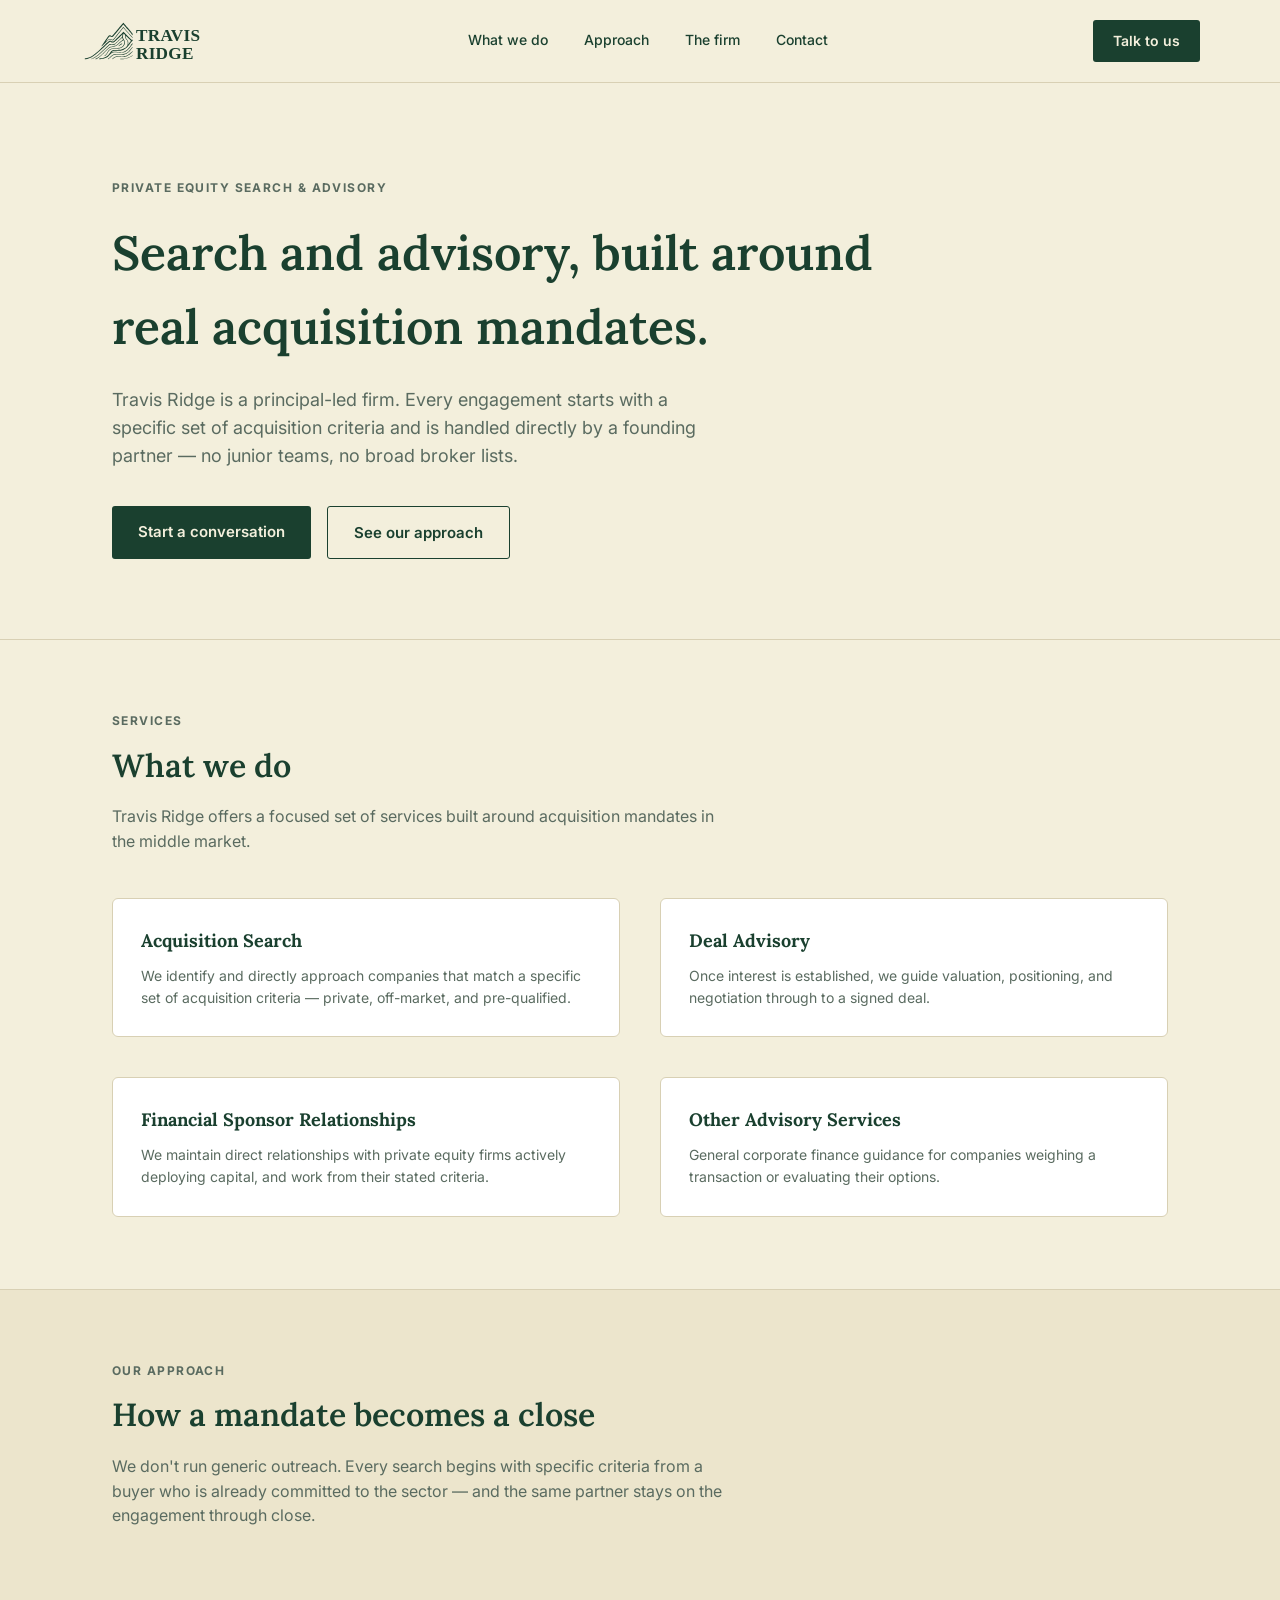
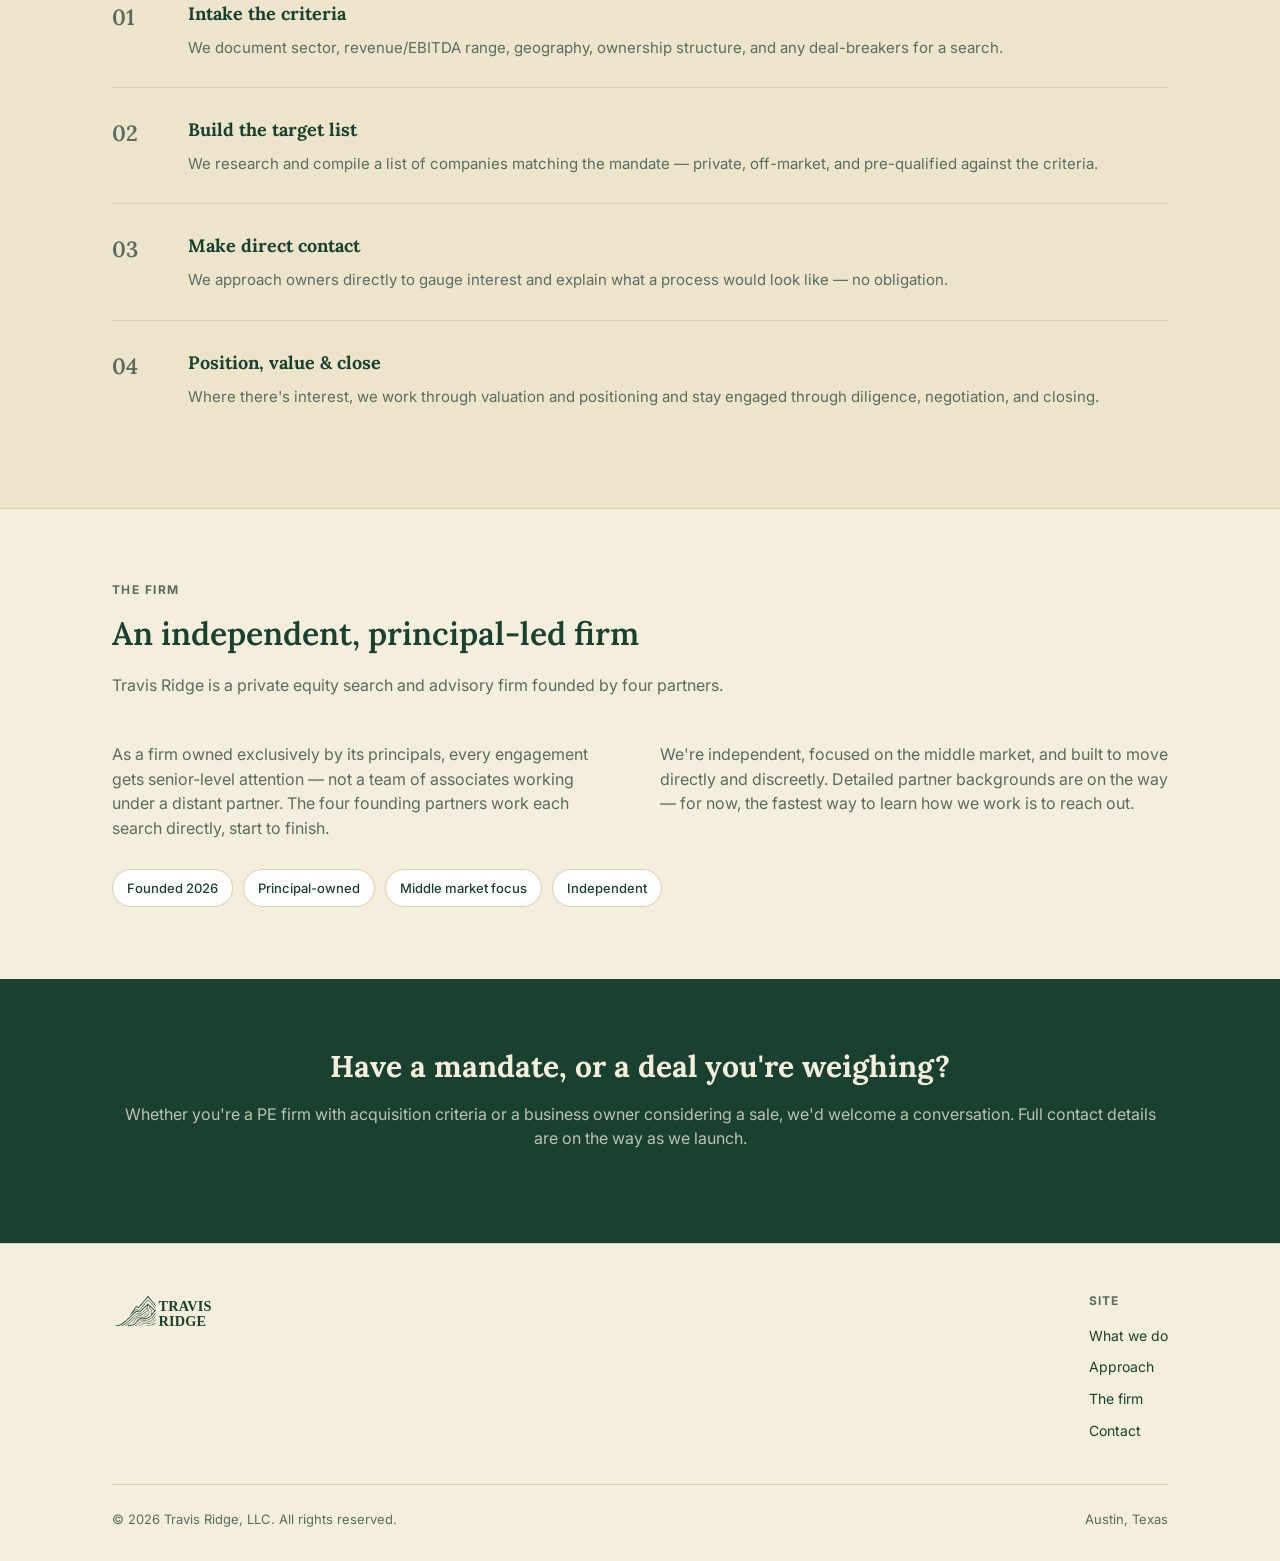
==== commit 69b09d8f: "Remove email from launch version Contact section now reads as a "details coming at launch" message; " ====
--- a/index.html
+++ b/index.html
@@ -129,9 +129,7 @@
 <section id="contact" class="cta-band">
   <div class="wrap">
     <h2>Have a mandate, or a deal you're weighing?</h2>
-    <p>Whether you're a PE firm with acquisition criteria or a business owner considering a sale, a founding partner will follow up directly.</p>
-    <a href="mailto:hello@travisridge.com" class="btn-primary">Email us</a>
-    <p style="margin-top:22px; font-size:14px;"><a href="mailto:hello@travisridge.com" style="text-decoration:underline;">hello@travisridge.com</a></p>
+    <p>Whether you're a PE firm with acquisition criteria or a business owner considering a sale, we'd welcome a conversation. Full contact details are on the way as we launch.</p>
   </div>
 </section>
 
@@ -147,10 +145,6 @@
           <a href="#firm">The firm</a>
           <a href="#contact">Contact</a>
         </div>
-        <div class="footer-col">
-          <h4>Contact</h4>
-          <a href="mailto:hello@travisridge.com">hello@travisridge.com</a>
-        </div>
       </div>
     </div>
     <div class="footer-bottom">
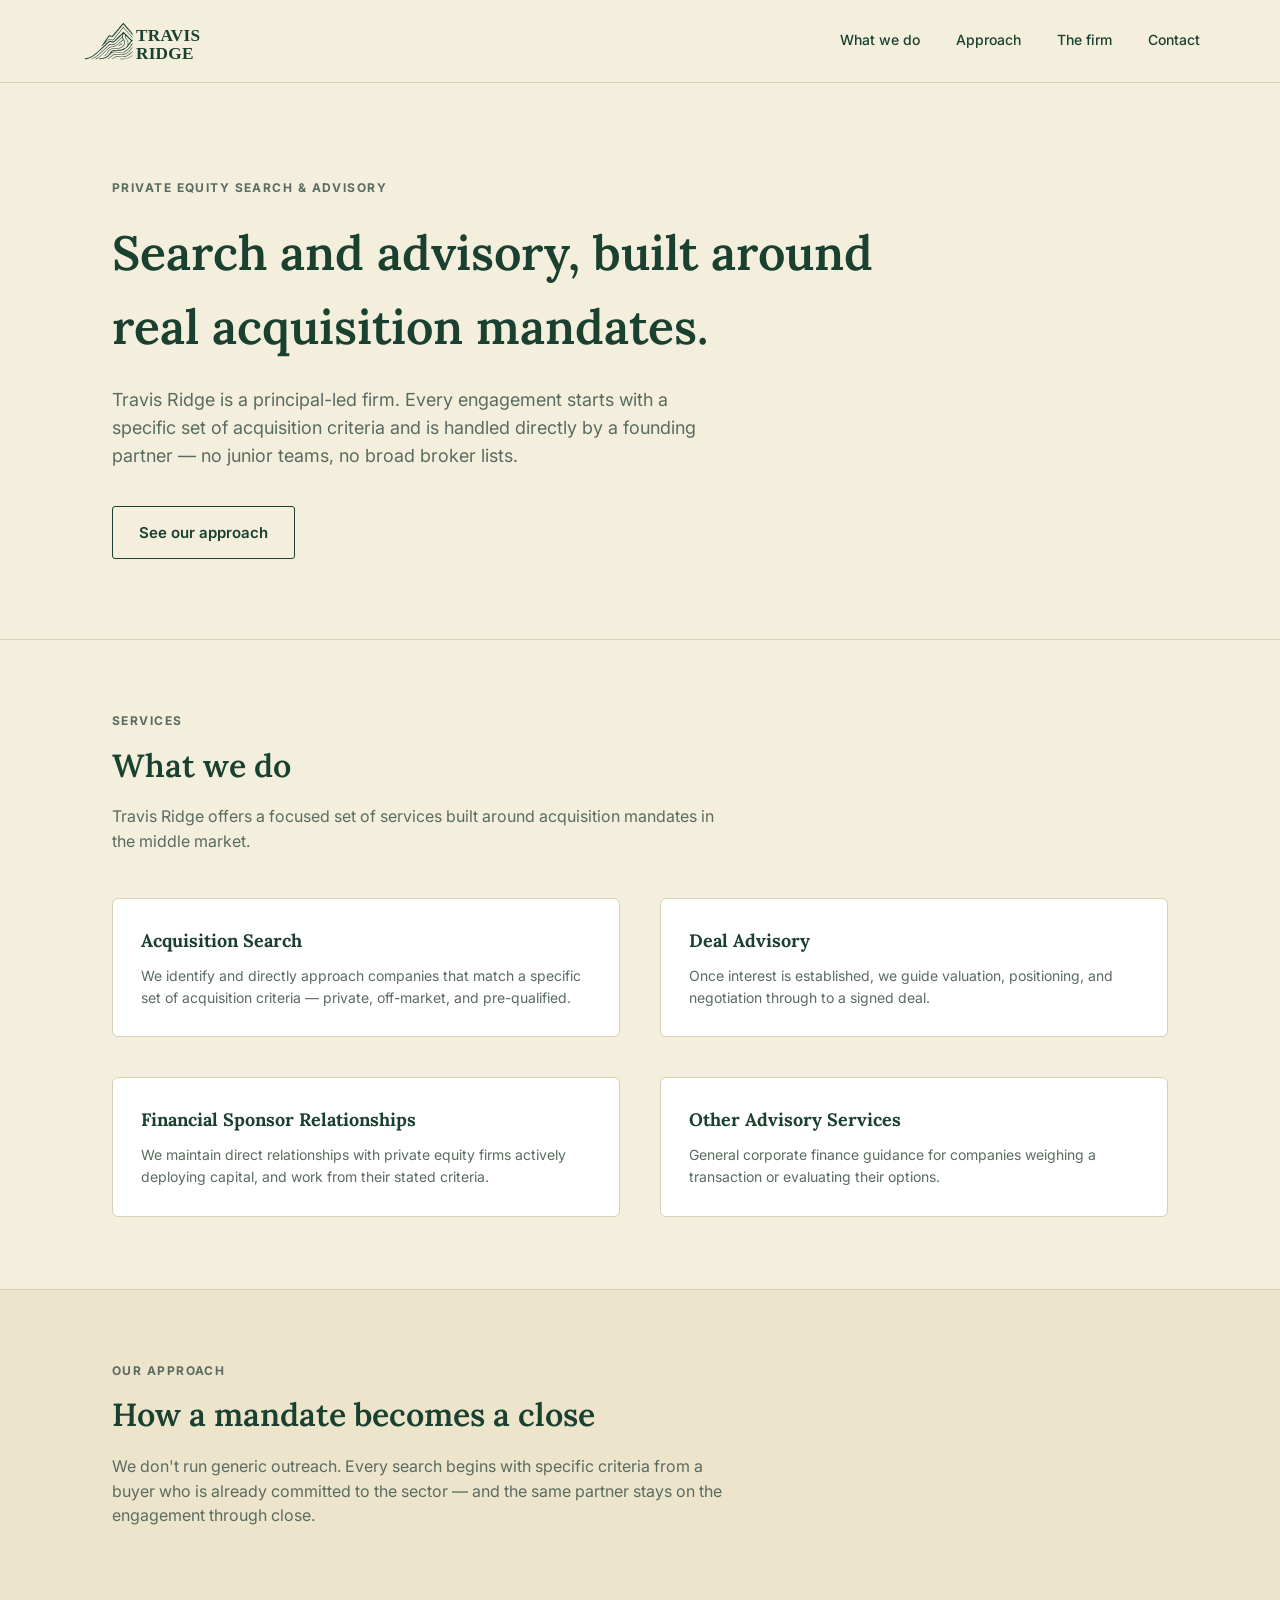
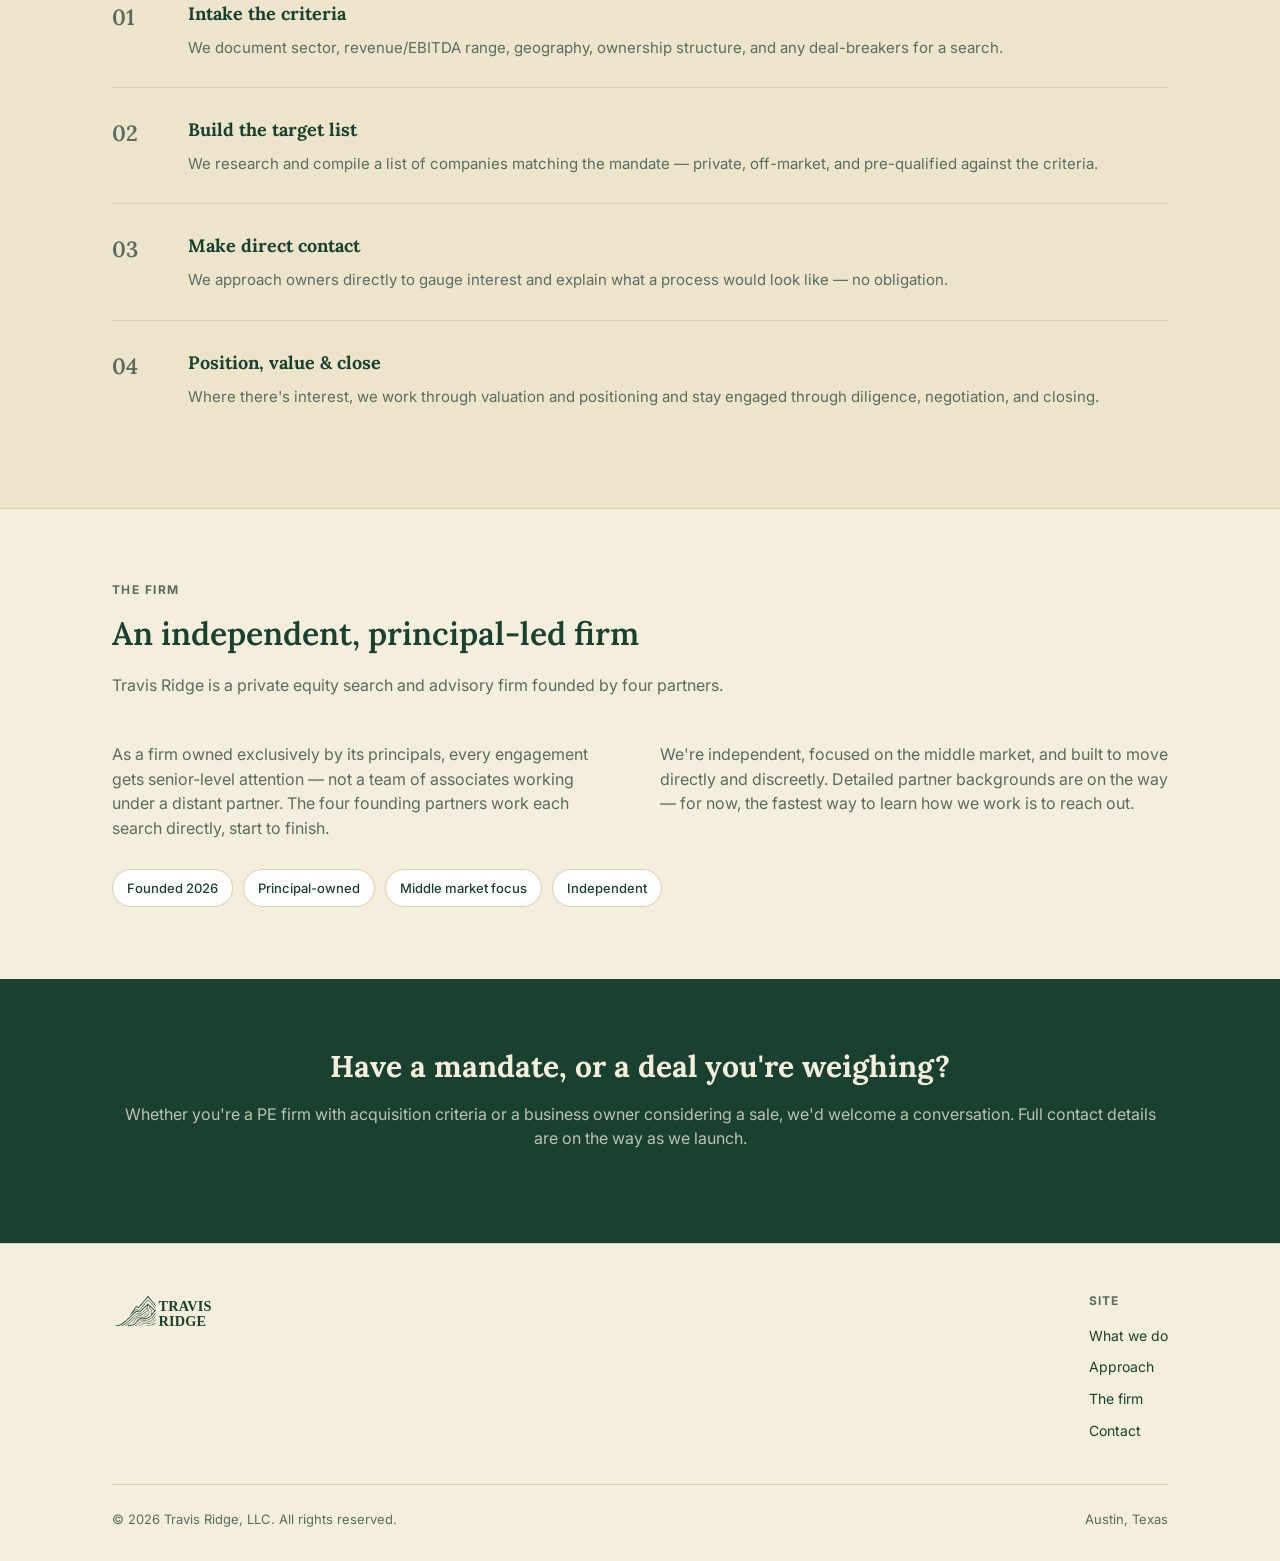
==== commit e8a19c89: "Remove contact CTAs until a channel is live Drop the hero "Start a conversation" and nav "Talk to us" ====
--- a/index.html
+++ b/index.html
@@ -21,7 +21,6 @@
       <a href="#firm">The firm</a>
       <a href="#contact">Contact</a>
     </nav>
-    <a href="#contact" class="nav-cta">Talk to us</a>
     <button class="nav-toggle" aria-label="Toggle menu" aria-expanded="false"><span></span><span></span><span></span></button>
   </div>
 </header>
@@ -32,7 +31,6 @@
     <h1>Search and advisory, built around real acquisition mandates.</h1>
     <p class="lead">Travis Ridge is a principal-led firm. Every engagement starts with a specific set of acquisition criteria and is handled directly by a founding partner — no junior teams, no broad broker lists.</p>
     <div class="hero-actions">
-      <a href="#contact" class="btn-primary">Start a conversation</a>
       <a href="#approach" class="btn-secondary">See our approach</a>
     </div>
   </div>
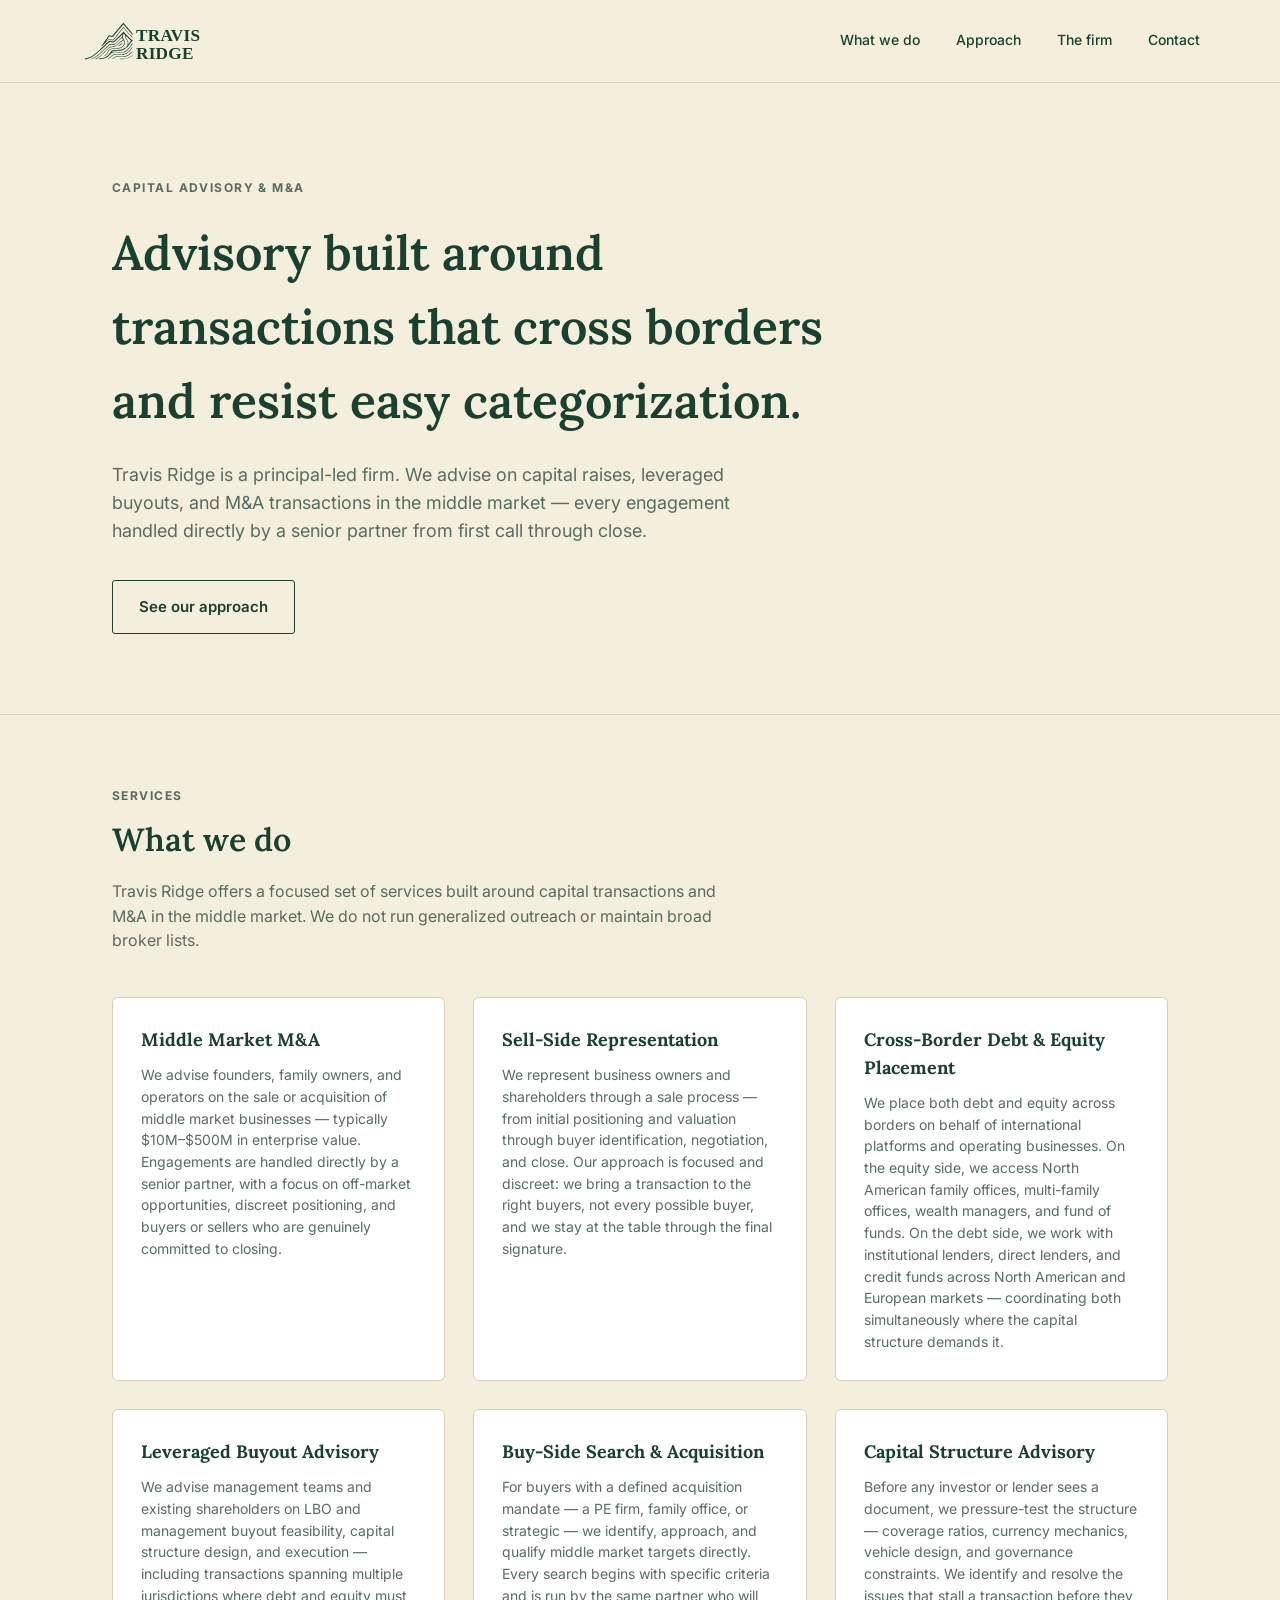
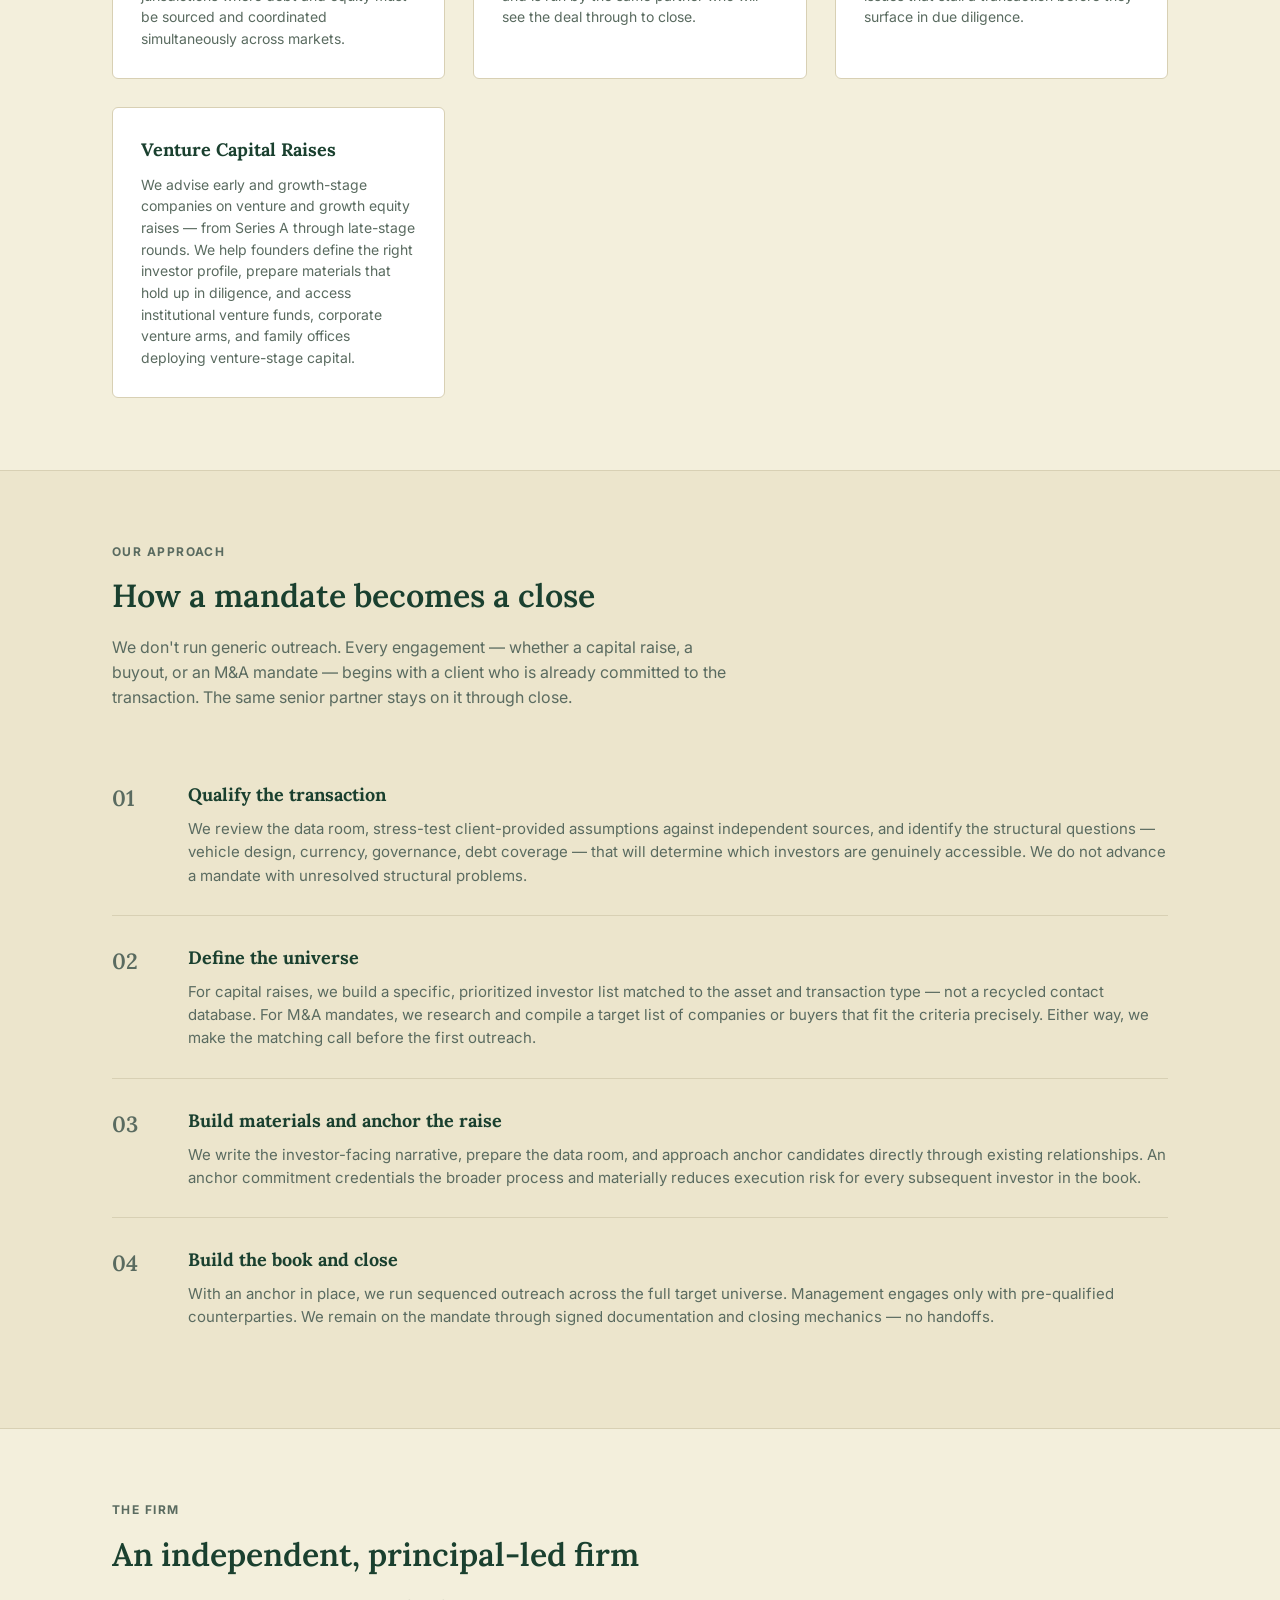
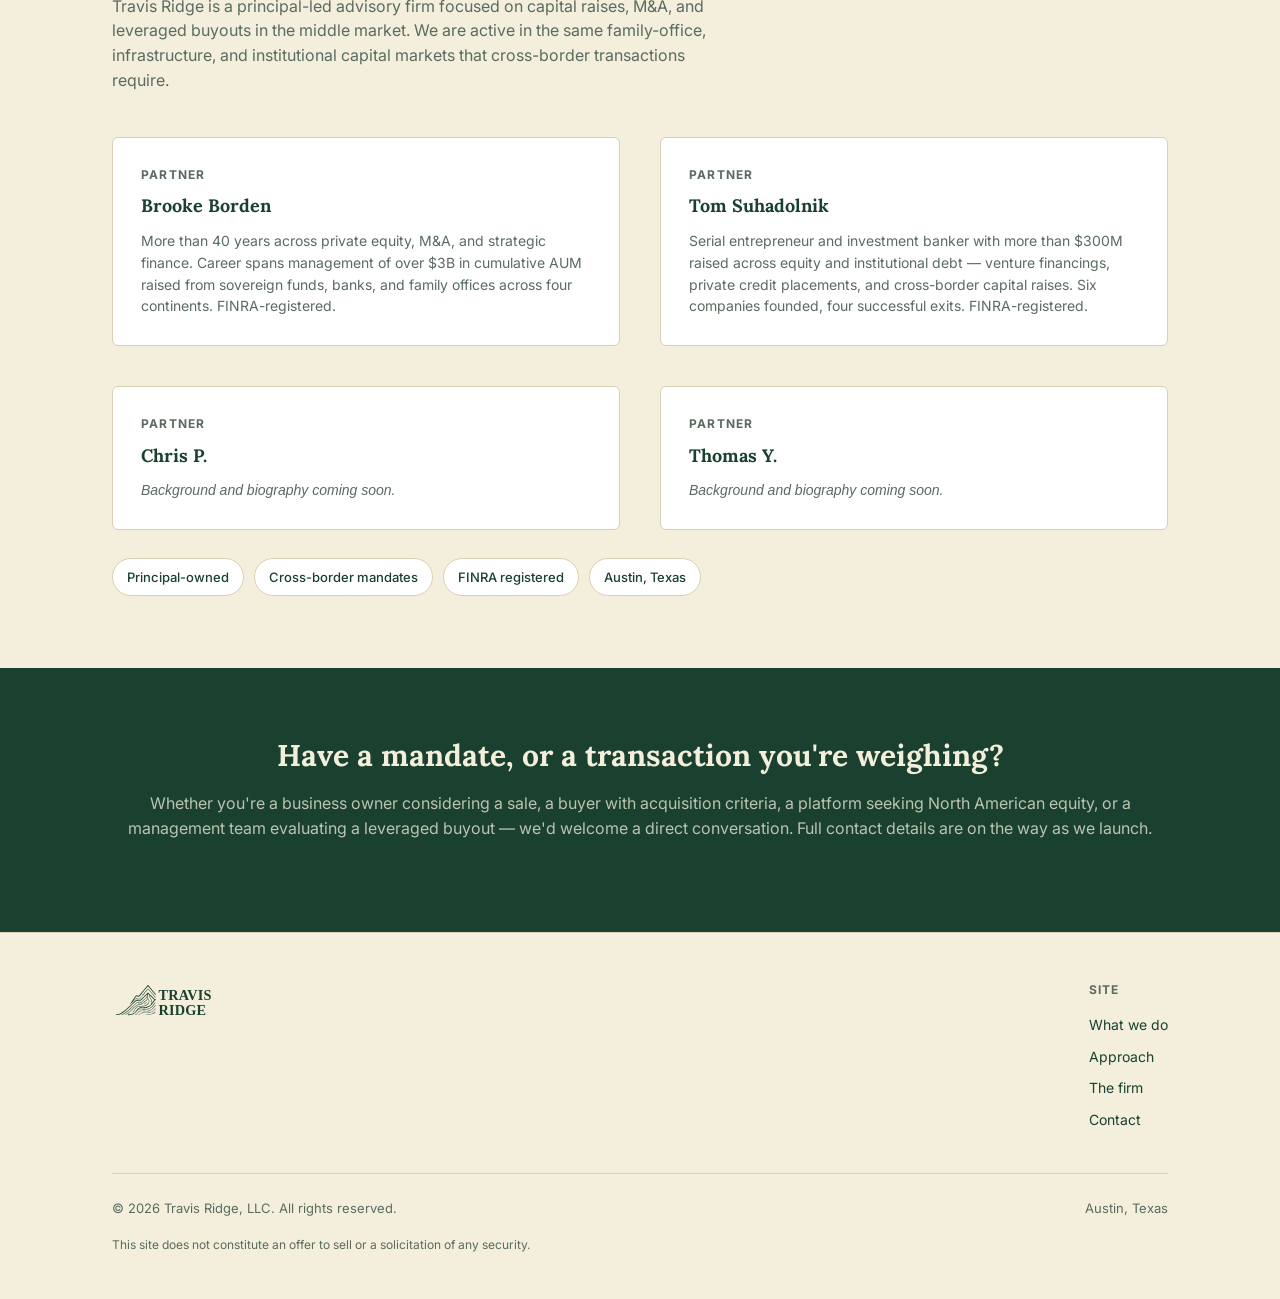
==== commit fc2d2e06: "Reposition homepage as capital advisory & M&A Replace landing copy: broader capital advisory / M&A /" ====
--- a/index.html
+++ b/index.html
@@ -3,8 +3,8 @@
 <head>
 <meta charset="UTF-8">
 <meta name="viewport" content="width=device-width, initial-scale=1.0">
-<title>Travis Ridge, LLC — Private Equity Search &amp; Advisory</title>
-<meta name="description" content="Travis Ridge is a principal-led private equity search and advisory firm. Every engagement starts with a specific acquisition mandate and is handled directly by a founding partner.">
+<title>Travis Ridge, LLC — Capital Advisory &amp; M&amp;A</title>
+<meta name="description" content="Travis Ridge is a principal-led capital advisory and M&amp;A firm serving the middle market — capital raises, leveraged buyouts, and cross-border transactions, handled directly by a senior partner from first call through close.">
 <link rel="preconnect" href="https://fonts.googleapis.com">
 <link href="https://fonts.googleapis.com/css2?family=Inter:wght@400;500;600;700&family=Lora:ital,wght@0,500;0,600;0,700;1,500&display=swap" rel="stylesheet">
 <link rel="stylesheet" href="styles.css">
@@ -27,9 +27,9 @@
 
 <section class="hero">
   <div class="wrap">
-    <div class="eyebrow">Private Equity Search &amp; Advisory</div>
-    <h1>Search and advisory, built around real acquisition mandates.</h1>
-    <p class="lead">Travis Ridge is a principal-led firm. Every engagement starts with a specific set of acquisition criteria and is handled directly by a founding partner — no junior teams, no broad broker lists.</p>
+    <div class="eyebrow">Capital Advisory &amp; M&amp;A</div>
+    <h1>Advisory built around transactions that cross borders and resist easy categorization.</h1>
+    <p class="lead">Travis Ridge is a principal-led firm. We advise on capital raises, leveraged buyouts, and M&amp;A transactions in the middle market — every engagement handled directly by a senior partner from first call through close.</p>
     <div class="hero-actions">
       <a href="#approach" class="btn-secondary">See our approach</a>
     </div>
@@ -41,24 +41,36 @@
     <div class="section-head">
       <div class="eyebrow">Services</div>
       <h2>What we do</h2>
-      <p>Travis Ridge offers a focused set of services built around acquisition mandates in the middle market.</p>
+      <p>Travis Ridge offers a focused set of services built around capital transactions and M&amp;A in the middle market. We do not run generalized outreach or maintain broad broker lists.</p>
     </div>
-    <div class="grid-2">
+    <div class="grid-3">
       <div class="card">
-        <h3>Acquisition Search</h3>
-        <p>We identify and directly approach companies that match a specific set of acquisition criteria — private, off-market, and pre-qualified.</p>
+        <h3>Middle Market M&amp;A</h3>
+        <p>We advise founders, family owners, and operators on the sale or acquisition of middle market businesses — typically $10M–$500M in enterprise value. Engagements are handled directly by a senior partner, with a focus on off-market opportunities, discreet positioning, and buyers or sellers who are genuinely committed to closing.</p>
       </div>
       <div class="card">
-        <h3>Deal Advisory</h3>
-        <p>Once interest is established, we guide valuation, positioning, and negotiation through to a signed deal.</p>
+        <h3>Sell-Side Representation</h3>
+        <p>We represent business owners and shareholders through a sale process — from initial positioning and valuation through buyer identification, negotiation, and close. Our approach is focused and discreet: we bring a transaction to the right buyers, not every possible buyer, and we stay at the table through the final signature.</p>
       </div>
       <div class="card">
-        <h3>Financial Sponsor Relationships</h3>
-        <p>We maintain direct relationships with private equity firms actively deploying capital, and work from their stated criteria.</p>
+        <h3>Cross-Border Debt &amp; Equity Placement</h3>
+        <p>We place both debt and equity across borders on behalf of international platforms and operating businesses. On the equity side, we access North American family offices, multi-family offices, wealth managers, and fund of funds. On the debt side, we work with institutional lenders, direct lenders, and credit funds across North American and European markets — coordinating both simultaneously where the capital structure demands it.</p>
       </div>
       <div class="card">
-        <h3>Other Advisory Services</h3>
-        <p>General corporate finance guidance for companies weighing a transaction or evaluating their options.</p>
+        <h3>Leveraged Buyout Advisory</h3>
+        <p>We advise management teams and existing shareholders on LBO and management buyout feasibility, capital structure design, and execution — including transactions spanning multiple jurisdictions where debt and equity must be sourced and coordinated simultaneously across markets.</p>
+      </div>
+      <div class="card">
+        <h3>Buy-Side Search &amp; Acquisition</h3>
+        <p>For buyers with a defined acquisition mandate — a PE firm, family office, or strategic — we identify, approach, and qualify middle market targets directly. Every search begins with specific criteria and is run by the same partner who will see the deal through to close.</p>
+      </div>
+      <div class="card">
+        <h3>Capital Structure Advisory</h3>
+        <p>Before any investor or lender sees a document, we pressure-test the structure — coverage ratios, currency mechanics, vehicle design, and governance constraints. We identify and resolve the issues that stall a transaction before they surface in due diligence.</p>
+      </div>
+      <div class="card">
+        <h3>Venture Capital Raises</h3>
+        <p>We advise early and growth-stage companies on venture and growth equity raises — from Series A through late-stage rounds. We help founders define the right investor profile, prepare materials that hold up in diligence, and access institutional venture funds, corporate venture arms, and family offices deploying venture-stage capital.</p>
       </div>
     </div>
   </div>
@@ -69,35 +81,35 @@
     <div class="section-head">
       <div class="eyebrow">Our approach</div>
       <h2>How a mandate becomes a close</h2>
-      <p>We don't run generic outreach. Every search begins with specific criteria from a buyer who is already committed to the sector — and the same partner stays on the engagement through close.</p>
+      <p>We don't run generic outreach. Every engagement — whether a capital raise, a buyout, or an M&amp;A mandate — begins with a client who is already committed to the transaction. The same senior partner stays on it through close.</p>
     </div>
     <div class="steps">
       <div class="step">
         <div class="step-num">01</div>
         <div>
-          <h3>Intake the criteria</h3>
-          <p>We document sector, revenue/EBITDA range, geography, ownership structure, and any deal-breakers for a search.</p>
+          <h3>Qualify the transaction</h3>
+          <p>We review the data room, stress-test client-provided assumptions against independent sources, and identify the structural questions — vehicle design, currency, governance, debt coverage — that will determine which investors are genuinely accessible. We do not advance a mandate with unresolved structural problems.</p>
         </div>
       </div>
       <div class="step">
         <div class="step-num">02</div>
         <div>
-          <h3>Build the target list</h3>
-          <p>We research and compile a list of companies matching the mandate — private, off-market, and pre-qualified against the criteria.</p>
+          <h3>Define the universe</h3>
+          <p>For capital raises, we build a specific, prioritized investor list matched to the asset and transaction type — not a recycled contact database. For M&amp;A mandates, we research and compile a target list of companies or buyers that fit the criteria precisely. Either way, we make the matching call before the first outreach.</p>
         </div>
       </div>
       <div class="step">
         <div class="step-num">03</div>
         <div>
-          <h3>Make direct contact</h3>
-          <p>We approach owners directly to gauge interest and explain what a process would look like — no obligation.</p>
+          <h3>Build materials and anchor the raise</h3>
+          <p>We write the investor-facing narrative, prepare the data room, and approach anchor candidates directly through existing relationships. An anchor commitment credentials the broader process and materially reduces execution risk for every subsequent investor in the book.</p>
         </div>
       </div>
       <div class="step">
         <div class="step-num">04</div>
         <div>
-          <h3>Position, value &amp; close</h3>
-          <p>Where there's interest, we work through valuation and positioning and stay engaged through diligence, negotiation, and closing.</p>
+          <h3>Build the book and close</h3>
+          <p>With an anchor in place, we run sequenced outreach across the full target universe. Management engages only with pre-qualified counterparties. We remain on the mandate through signed documentation and closing mechanics — no handoffs.</p>
         </div>
       </div>
     </div>
@@ -109,25 +121,43 @@
     <div class="section-head">
       <div class="eyebrow">The firm</div>
       <h2>An independent, principal-led firm</h2>
-      <p>Travis Ridge is a private equity search and advisory firm founded by four partners.</p>
+      <p>Travis Ridge is a principal-led advisory firm focused on capital raises, M&amp;A, and leveraged buyouts in the middle market. We are active in the same family-office, infrastructure, and institutional capital markets that cross-border transactions require.</p>
     </div>
-    <div class="grid-2" style="align-items:start;">
-      <p style="color:var(--text-muted); font-size:16px; margin:0;">As a firm owned exclusively by its principals, every engagement gets senior-level attention — not a team of associates working under a distant partner. The four founding partners work each search directly, start to finish.</p>
-      <p style="color:var(--text-muted); font-size:16px; margin:0;">We're independent, focused on the middle market, and built to move directly and discreetly. Detailed partner backgrounds are on the way — for now, the fastest way to learn how we work is to reach out.</p>
+    <div class="grid-2">
+      <div class="card">
+        <div style="font-size:12px; text-transform:uppercase; letter-spacing:0.1em; color:var(--text-muted); font-weight:700; margin-bottom:8px;">Partner</div>
+        <h3>Brooke Borden</h3>
+        <p>More than 40 years across private equity, M&amp;A, and strategic finance. Career spans management of over $3B in cumulative AUM raised from sovereign funds, banks, and family offices across four continents. FINRA-registered.</p>
+      </div>
+      <div class="card">
+        <div style="font-size:12px; text-transform:uppercase; letter-spacing:0.1em; color:var(--text-muted); font-weight:700; margin-bottom:8px;">Partner</div>
+        <h3>Tom Suhadolnik</h3>
+        <p>Serial entrepreneur and investment banker with more than $300M raised across equity and institutional debt — venture financings, private credit placements, and cross-border capital raises. Six companies founded, four successful exits. FINRA-registered.</p>
+      </div>
+      <div class="card">
+        <div style="font-size:12px; text-transform:uppercase; letter-spacing:0.1em; color:var(--text-muted); font-weight:700; margin-bottom:8px;">Partner</div>
+        <h3>Chris P.</h3>
+        <p style="font-style:italic;">Background and biography coming soon.</p>
+      </div>
+      <div class="card">
+        <div style="font-size:12px; text-transform:uppercase; letter-spacing:0.1em; color:var(--text-muted); font-weight:700; margin-bottom:8px;">Partner</div>
+        <h3>Thomas Y.</h3>
+        <p style="font-style:italic;">Background and biography coming soon.</p>
+      </div>
     </div>
     <div class="tag-row" style="margin-top:28px;">
-      <div class="tag">Founded 2026</div>
       <div class="tag">Principal-owned</div>
-      <div class="tag">Middle market focus</div>
-      <div class="tag">Independent</div>
+      <div class="tag">Cross-border mandates</div>
+      <div class="tag">FINRA registered</div>
+      <div class="tag">Austin, Texas</div>
     </div>
   </div>
 </section>
 
 <section id="contact" class="cta-band">
   <div class="wrap">
-    <h2>Have a mandate, or a deal you're weighing?</h2>
-    <p>Whether you're a PE firm with acquisition criteria or a business owner considering a sale, we'd welcome a conversation. Full contact details are on the way as we launch.</p>
+    <h2>Have a mandate, or a transaction you're weighing?</h2>
+    <p>Whether you're a business owner considering a sale, a buyer with acquisition criteria, a platform seeking North American equity, or a management team evaluating a leveraged buyout — we'd welcome a direct conversation. Full contact details are on the way as we launch.</p>
   </div>
 </section>
 
@@ -149,6 +179,7 @@
       <span>© 2026 Travis Ridge, LLC. All rights reserved.</span>
       <span>Austin, Texas</span>
     </div>
+    <p style="font-size:12px; color:var(--text-muted); margin-top:18px;">This site does not constitute an offer to sell or a solicitation of any security.</p>
   </div>
 </footer>
 
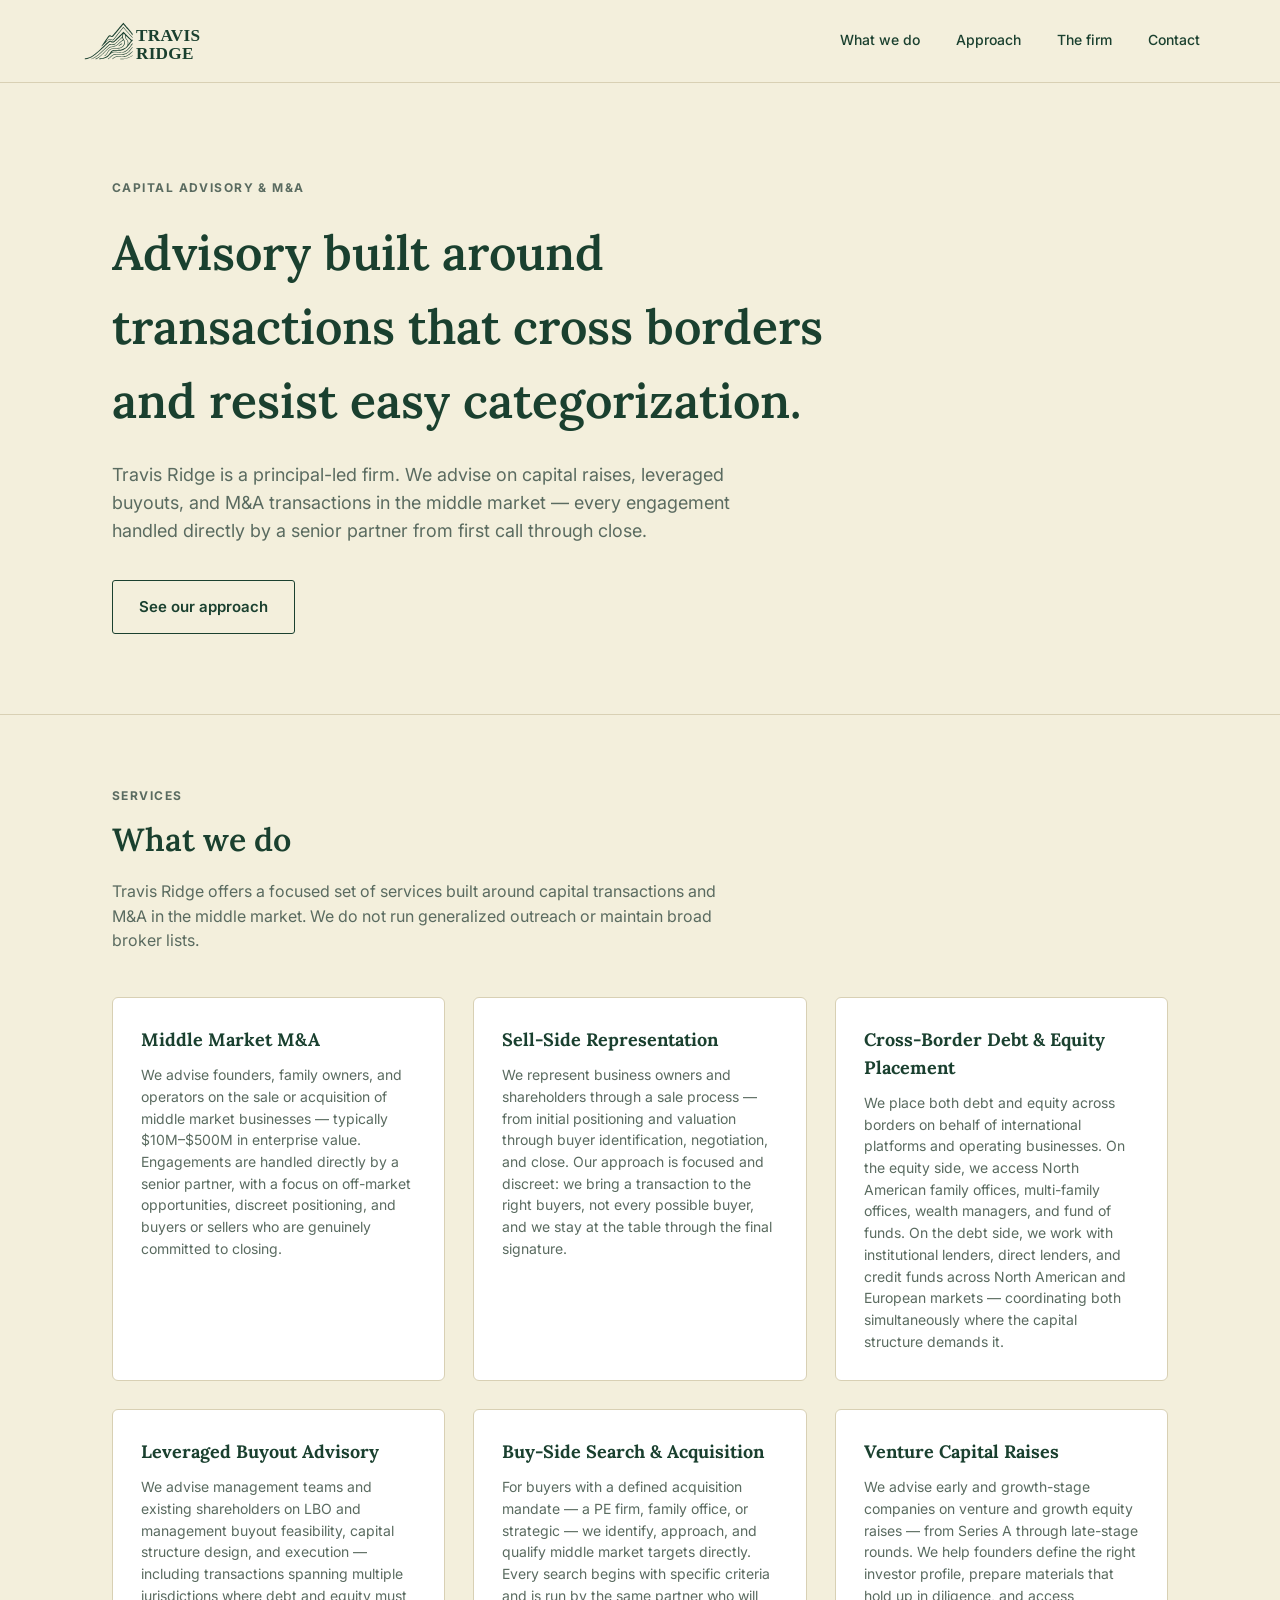
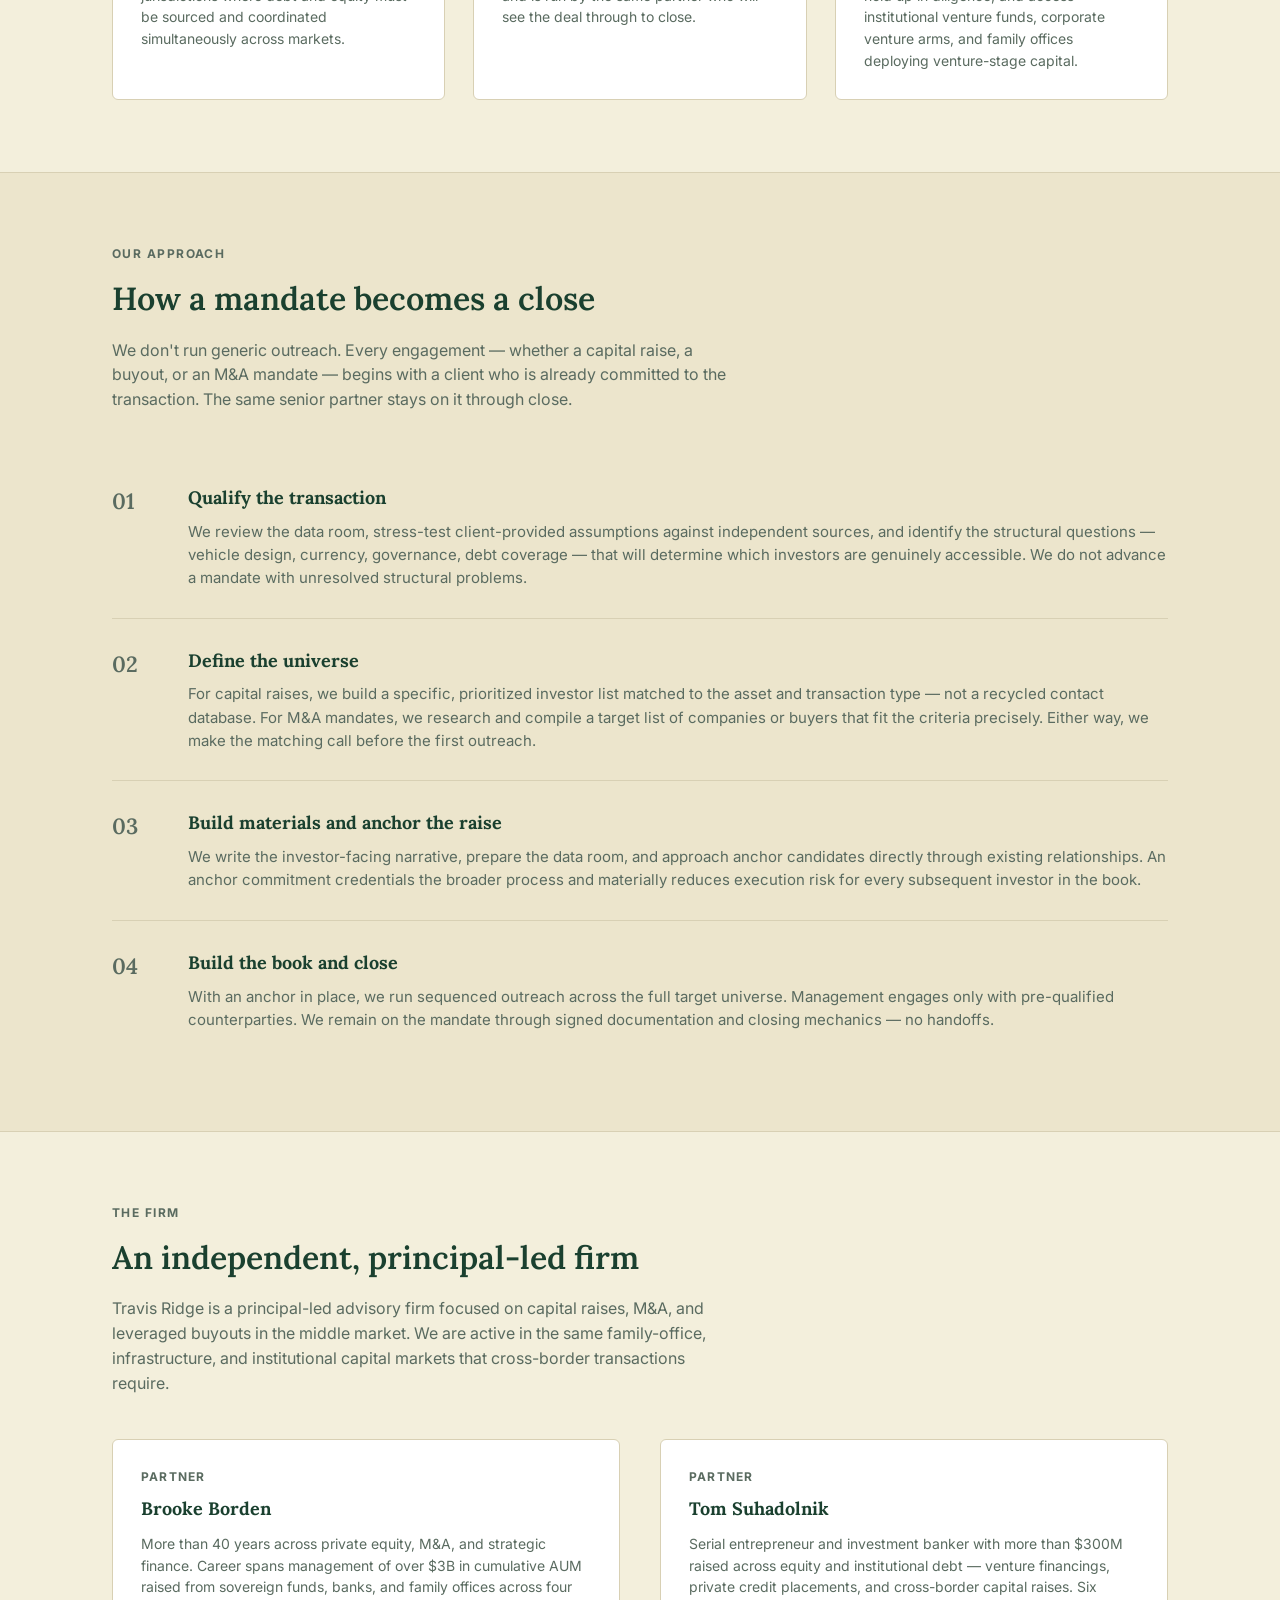
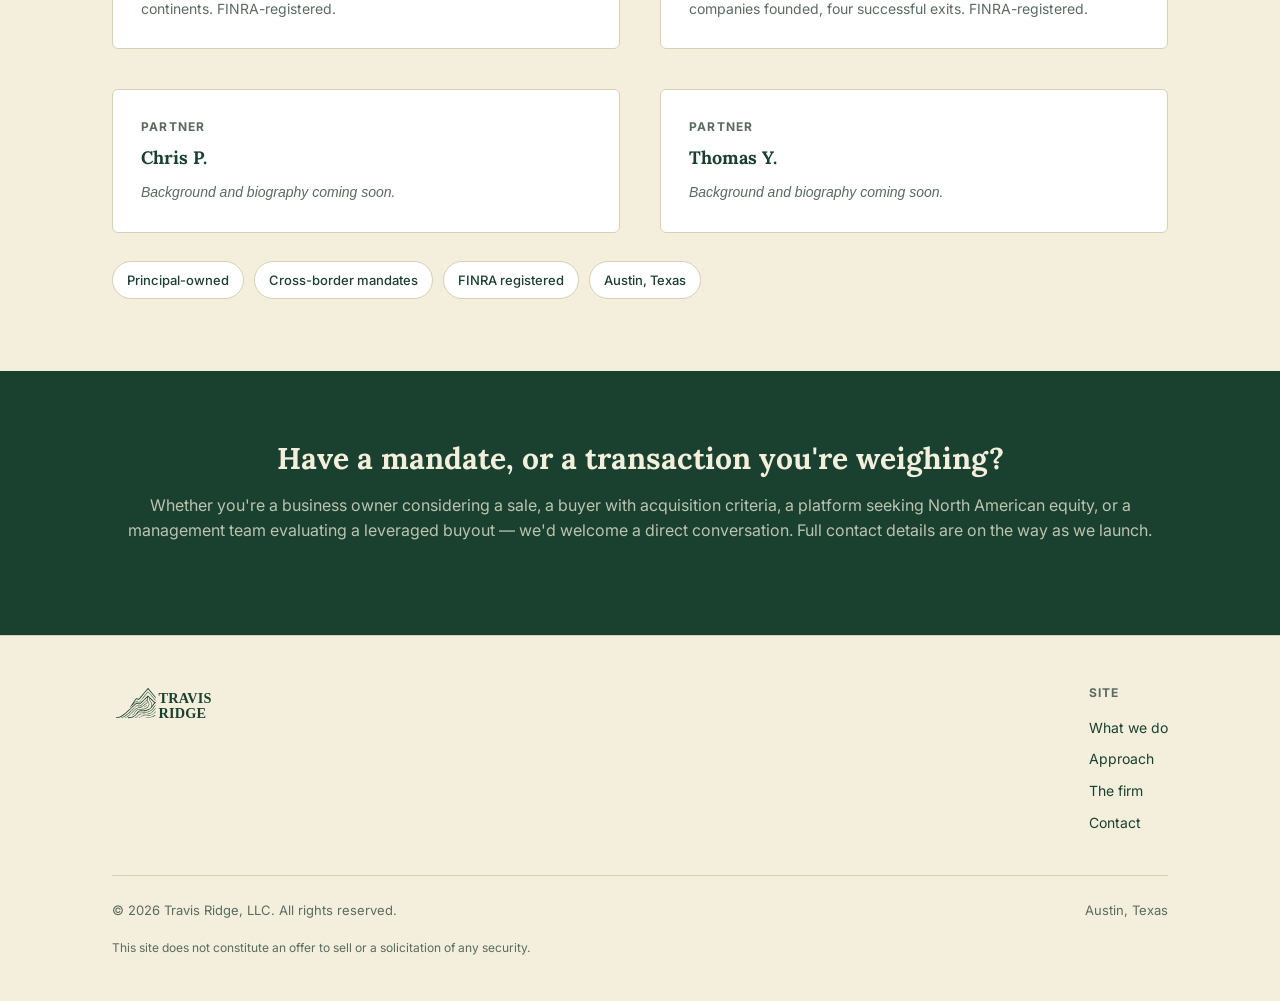
==== commit 900913a1: "Remove Capital Structure Advisory service card Services now 6: leaves a clean 3x2 grid.  Co-Authored" ====
--- a/index.html
+++ b/index.html
@@ -63,10 +63,6 @@
       <div class="card">
         <h3>Buy-Side Search &amp; Acquisition</h3>
         <p>For buyers with a defined acquisition mandate — a PE firm, family office, or strategic — we identify, approach, and qualify middle market targets directly. Every search begins with specific criteria and is run by the same partner who will see the deal through to close.</p>
-      </div>
-      <div class="card">
-        <h3>Capital Structure Advisory</h3>
-        <p>Before any investor or lender sees a document, we pressure-test the structure — coverage ratios, currency mechanics, vehicle design, and governance constraints. We identify and resolve the issues that stall a transaction before they surface in due diligence.</p>
       </div>
       <div class="card">
         <h3>Venture Capital Raises</h3>
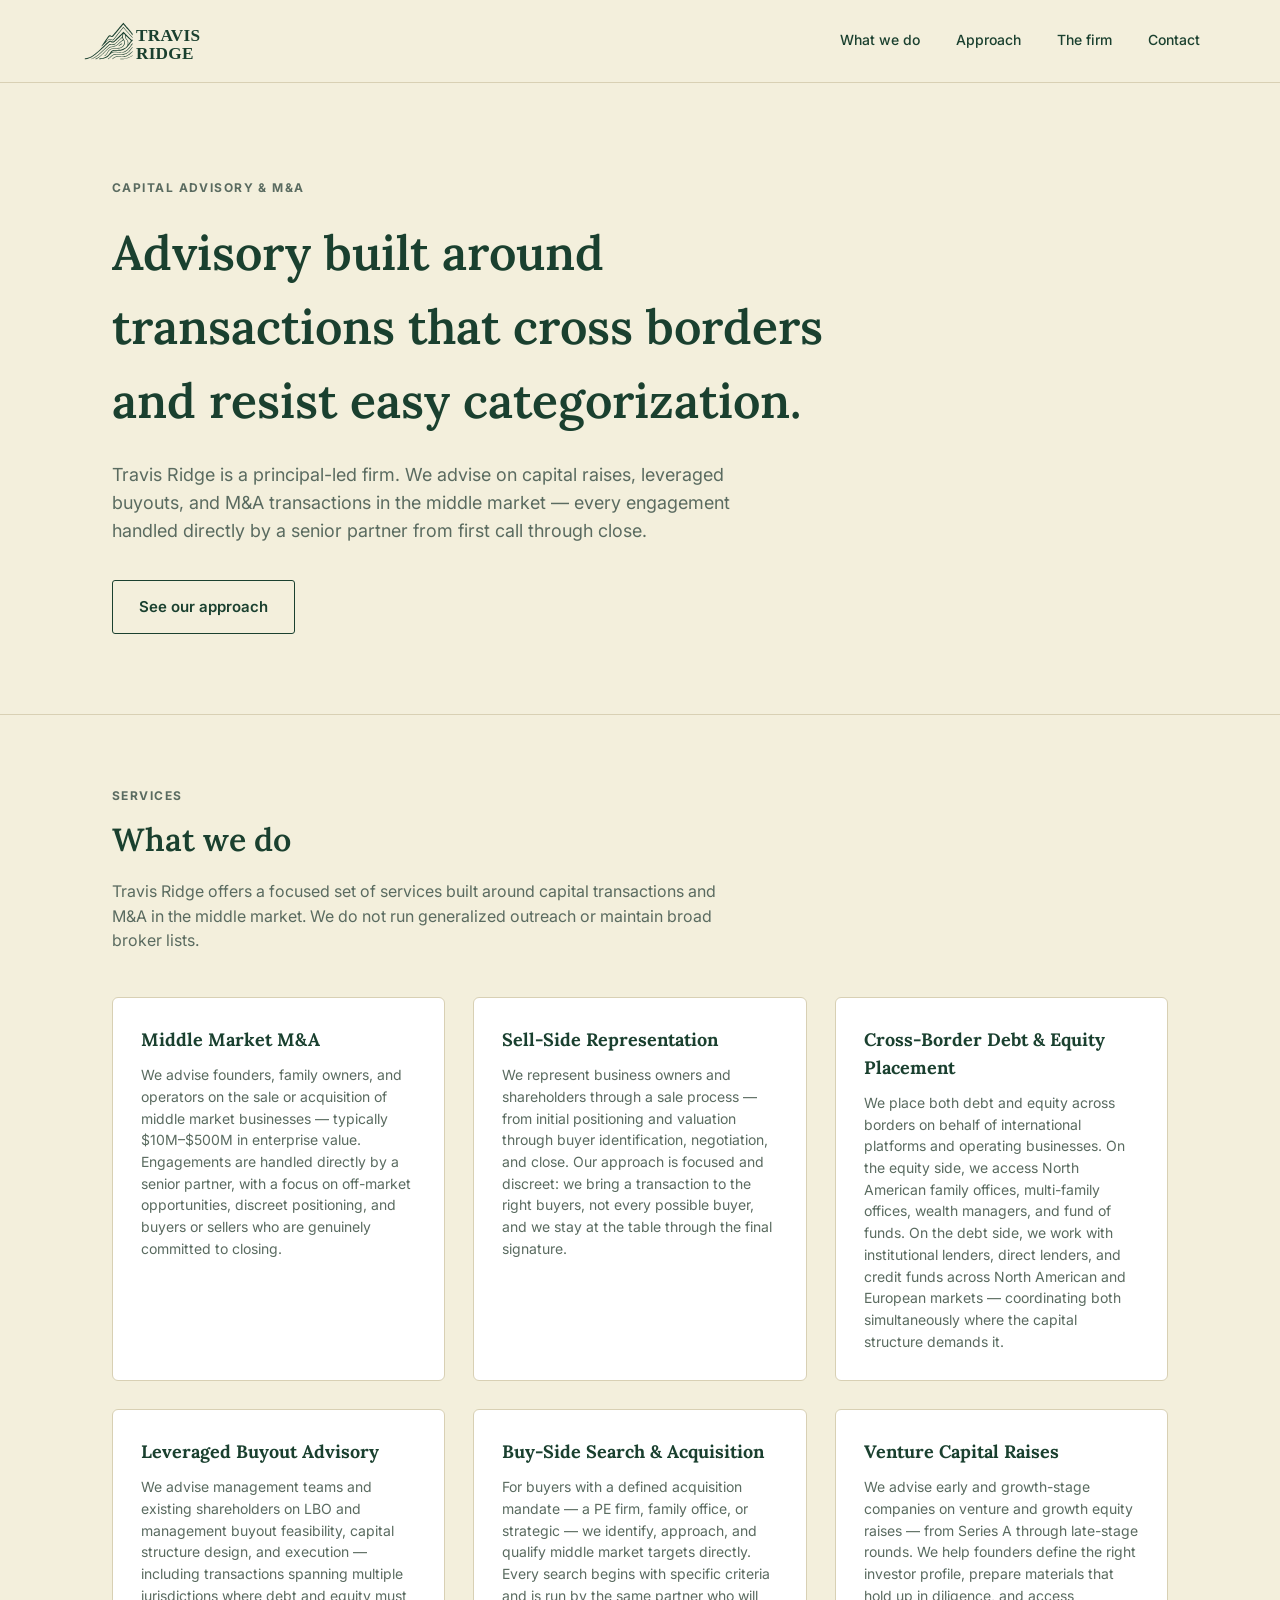
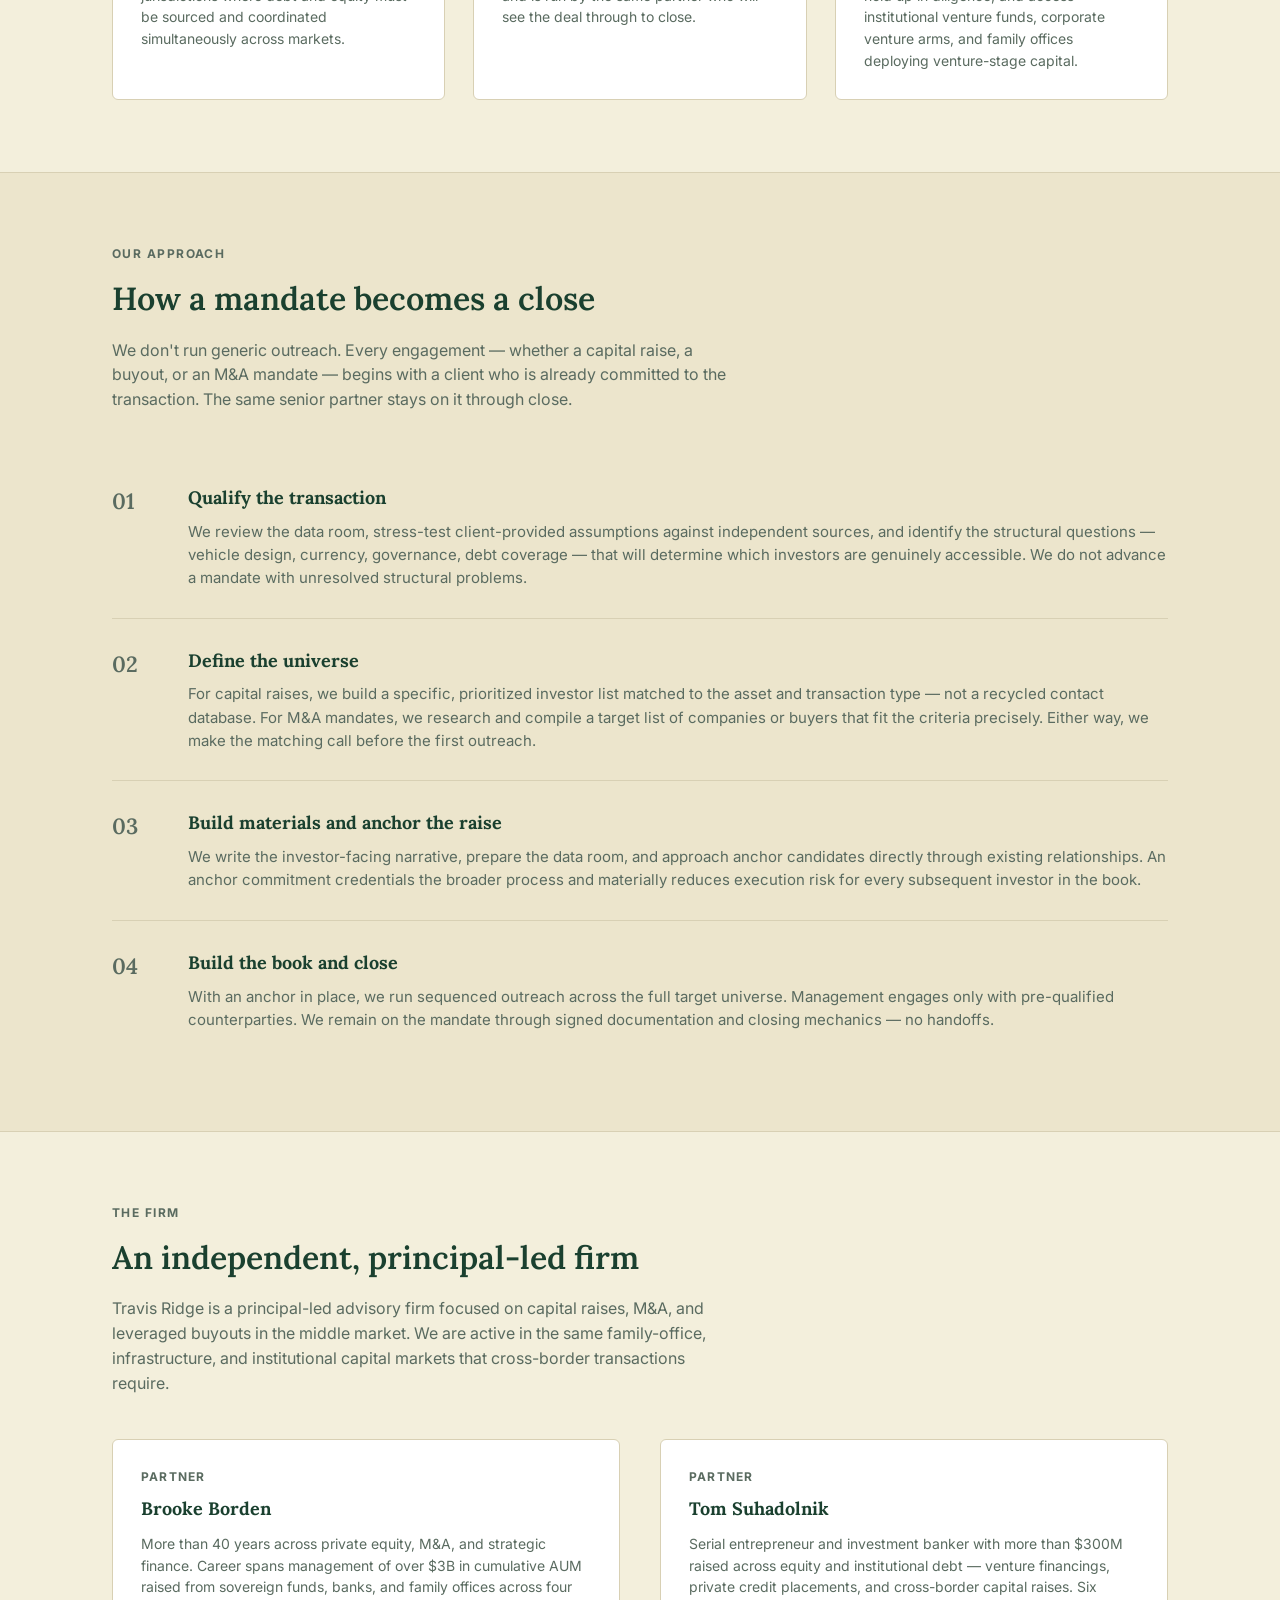
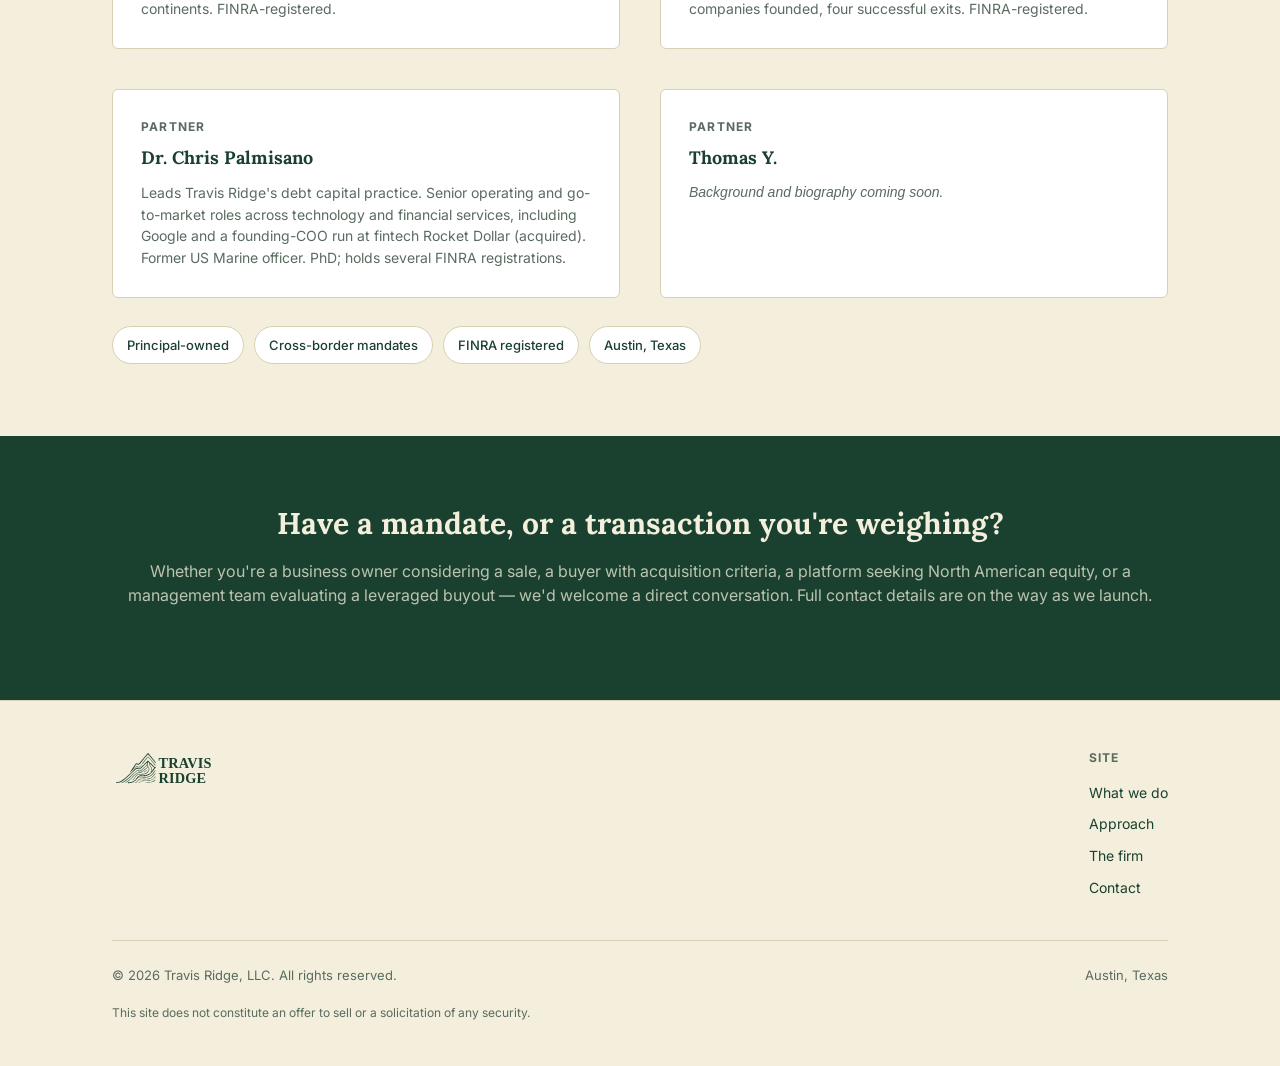
==== commit 59f8f7c8: "Add Dr. Chris Palmisano partner bio Condensed to ~35 words to match the other partner cards; full-le" ====
--- a/index.html
+++ b/index.html
@@ -132,8 +132,8 @@
       </div>
       <div class="card">
         <div style="font-size:12px; text-transform:uppercase; letter-spacing:0.1em; color:var(--text-muted); font-weight:700; margin-bottom:8px;">Partner</div>
-        <h3>Chris P.</h3>
-        <p style="font-style:italic;">Background and biography coming soon.</p>
+        <h3>Dr. Chris Palmisano</h3>
+        <p>Leads Travis Ridge's debt capital practice. Senior operating and go-to-market roles across technology and financial services, including Google and a founding-COO run at fintech Rocket Dollar (acquired). Former US Marine officer. PhD; holds several FINRA registrations.</p>
       </div>
       <div class="card">
         <div style="font-size:12px; text-transform:uppercase; letter-spacing:0.1em; color:var(--text-muted); font-weight:700; margin-bottom:8px;">Partner</div>
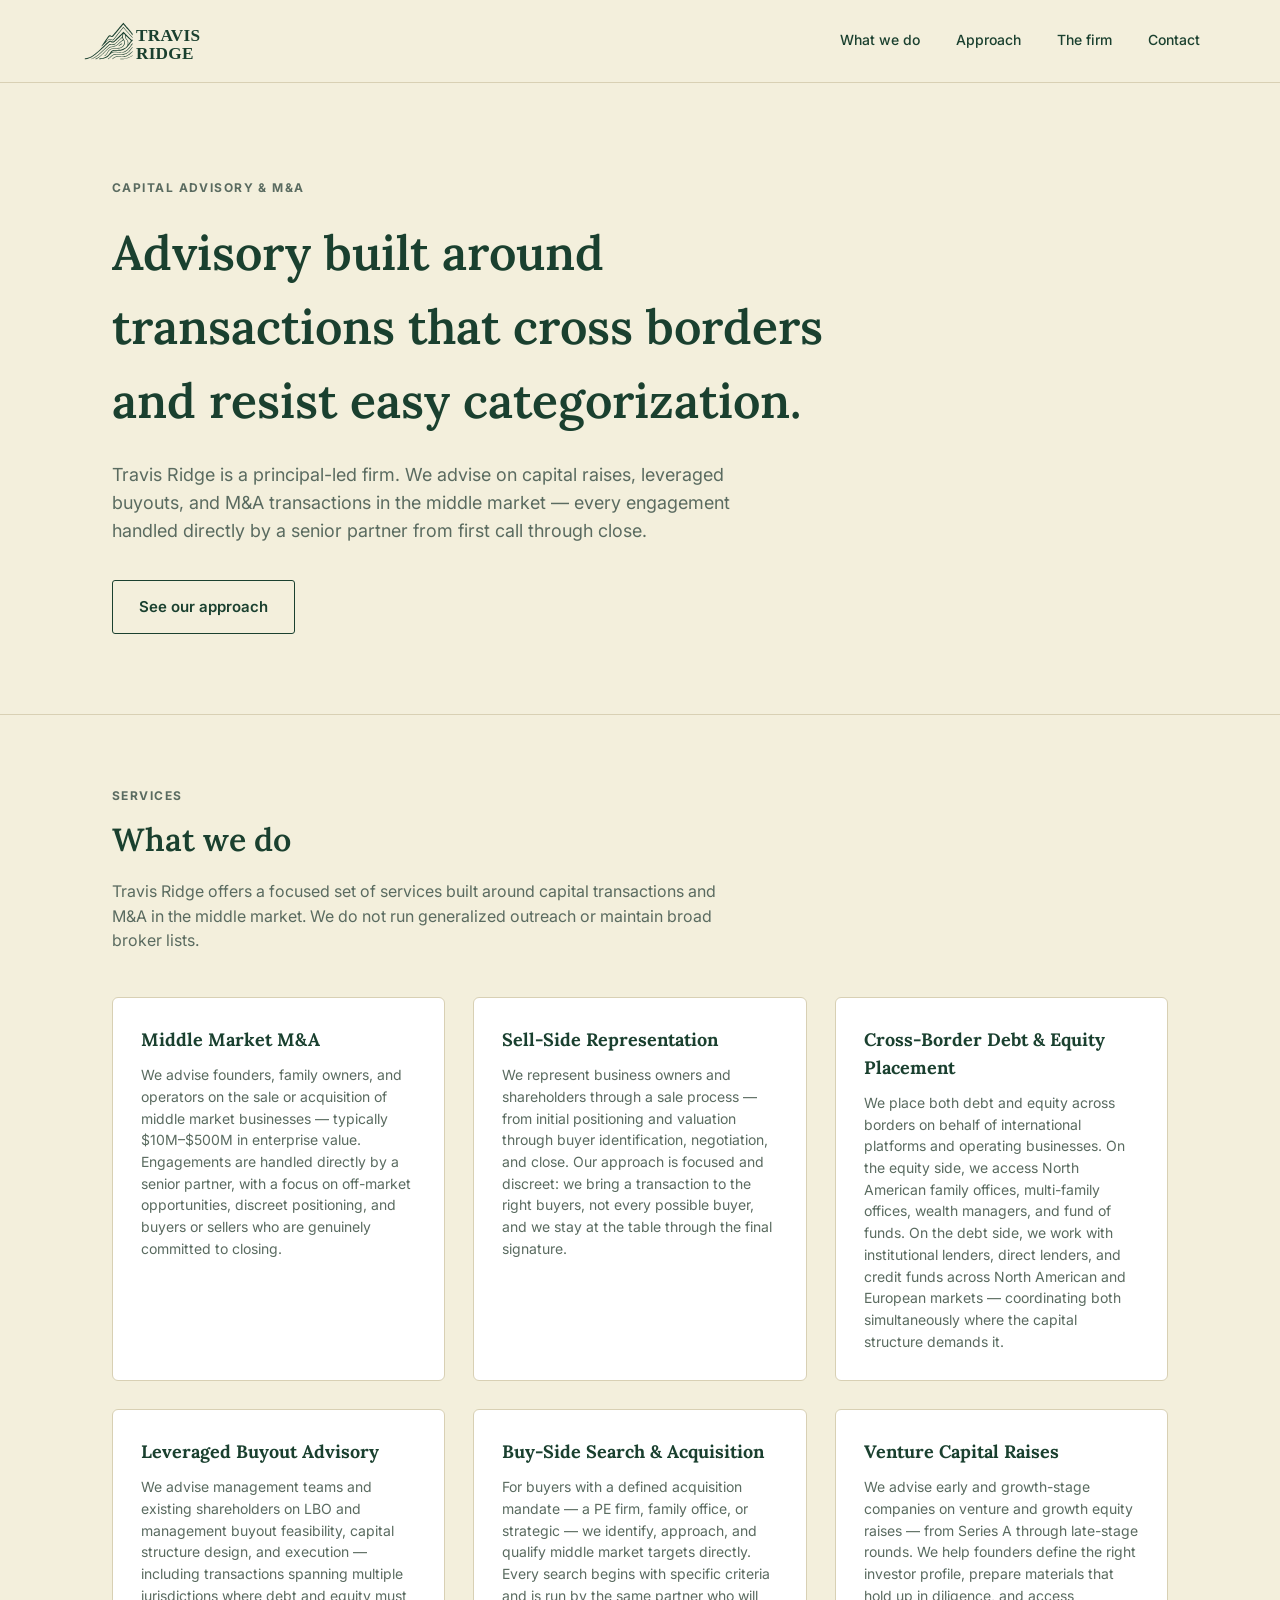
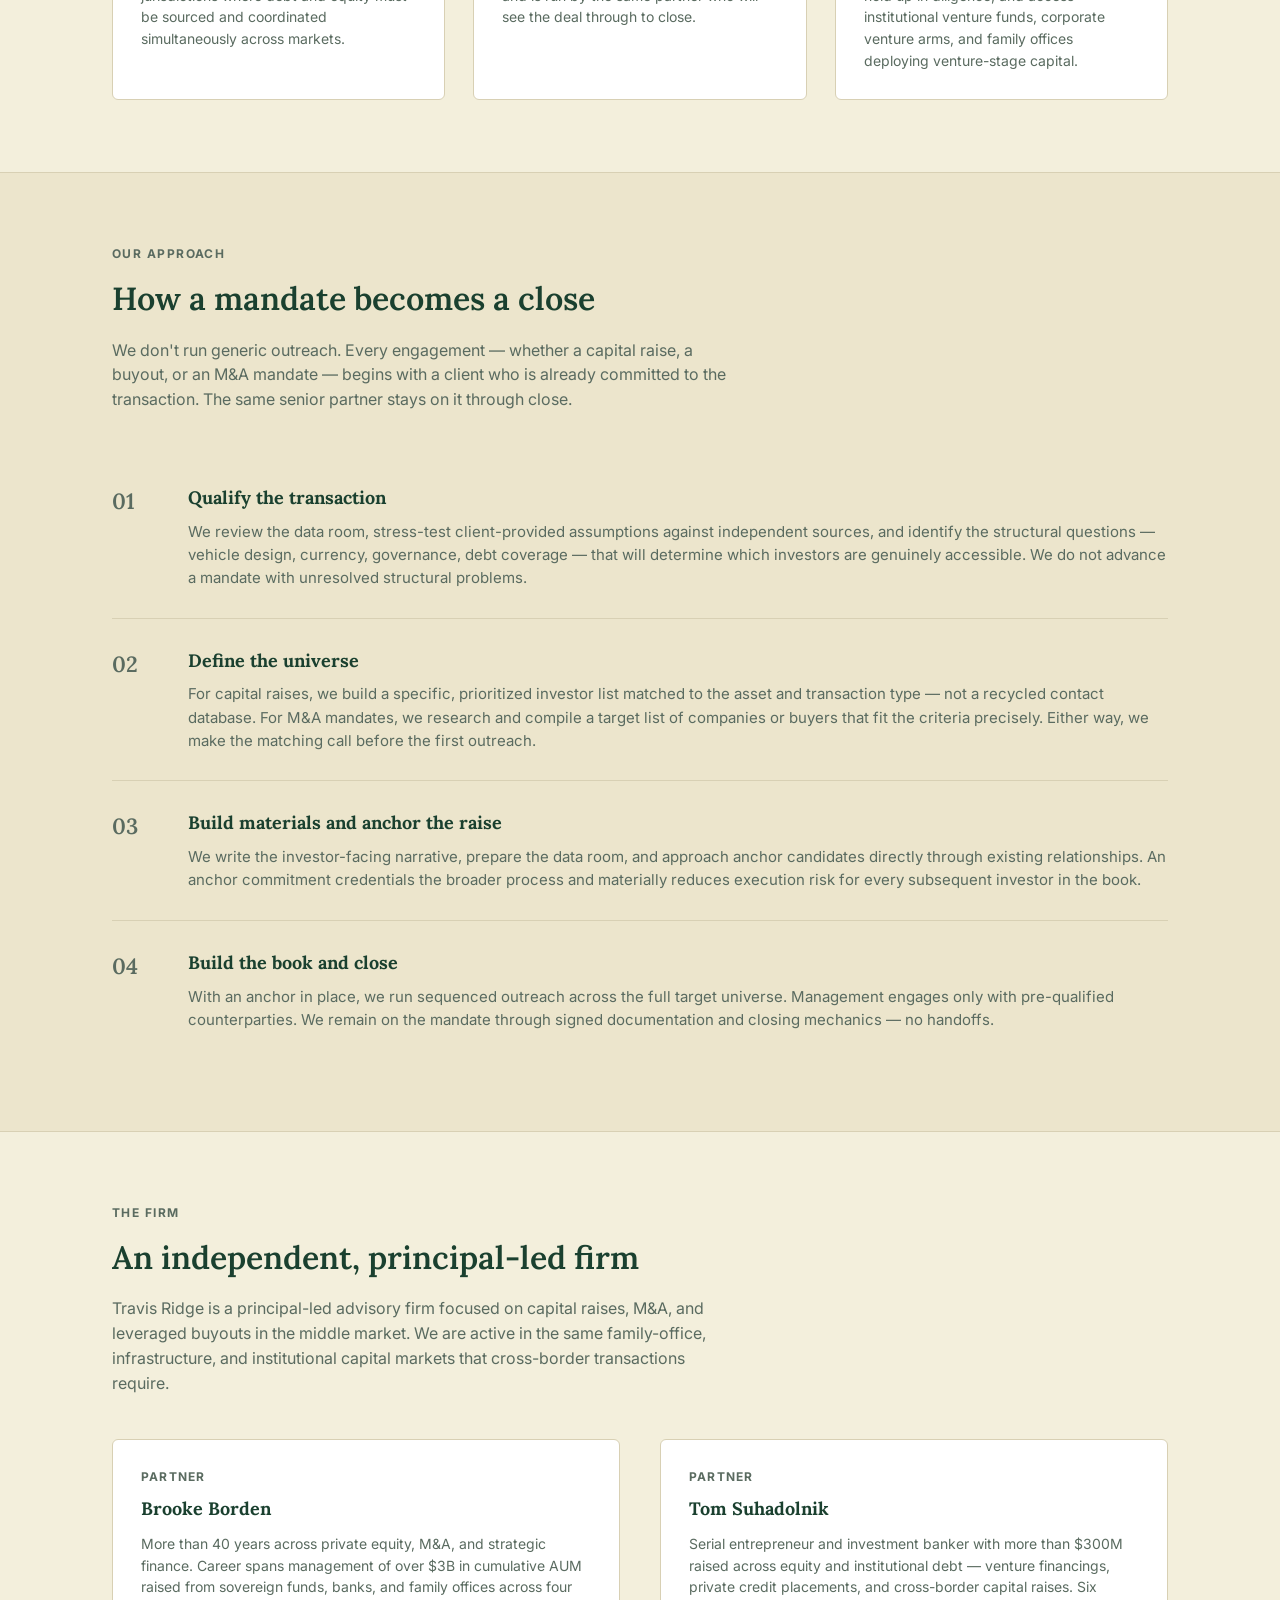
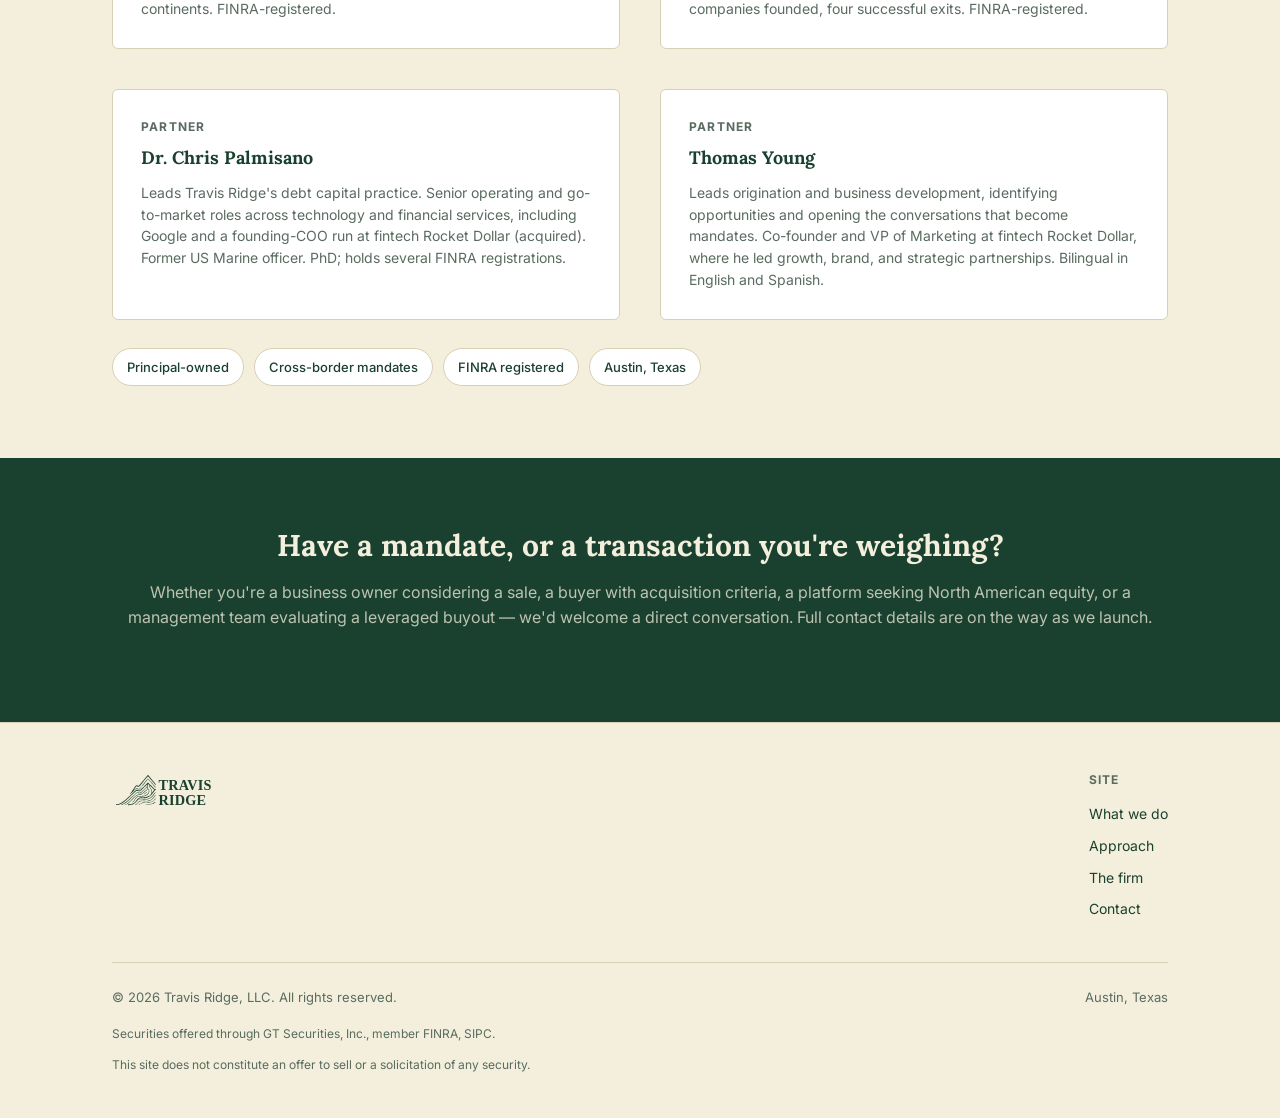
==== commit 37fd4c0f: "Add GT Securities disclosure; add Thomas Young partner bio Footer: add "Securities offered through G" ====
--- a/index.html
+++ b/index.html
@@ -137,8 +137,8 @@
       </div>
       <div class="card">
         <div style="font-size:12px; text-transform:uppercase; letter-spacing:0.1em; color:var(--text-muted); font-weight:700; margin-bottom:8px;">Partner</div>
-        <h3>Thomas Y.</h3>
-        <p style="font-style:italic;">Background and biography coming soon.</p>
+        <h3>Thomas Young</h3>
+        <p>Leads origination and business development, identifying opportunities and opening the conversations that become mandates. Co-founder and VP of Marketing at fintech Rocket Dollar, where he led growth, brand, and strategic partnerships. Bilingual in English and Spanish.</p>
       </div>
     </div>
     <div class="tag-row" style="margin-top:28px;">
@@ -175,7 +175,8 @@
       <span>© 2026 Travis Ridge, LLC. All rights reserved.</span>
       <span>Austin, Texas</span>
     </div>
-    <p style="font-size:12px; color:var(--text-muted); margin-top:18px;">This site does not constitute an offer to sell or a solicitation of any security.</p>
+    <p style="font-size:12px; color:var(--text-muted); margin-top:18px;">Securities offered through GT Securities, Inc., member FINRA, SIPC.</p>
+    <p style="font-size:12px; color:var(--text-muted); margin-top:8px;">This site does not constitute an offer to sell or a solicitation of any security.</p>
   </div>
 </footer>
 
